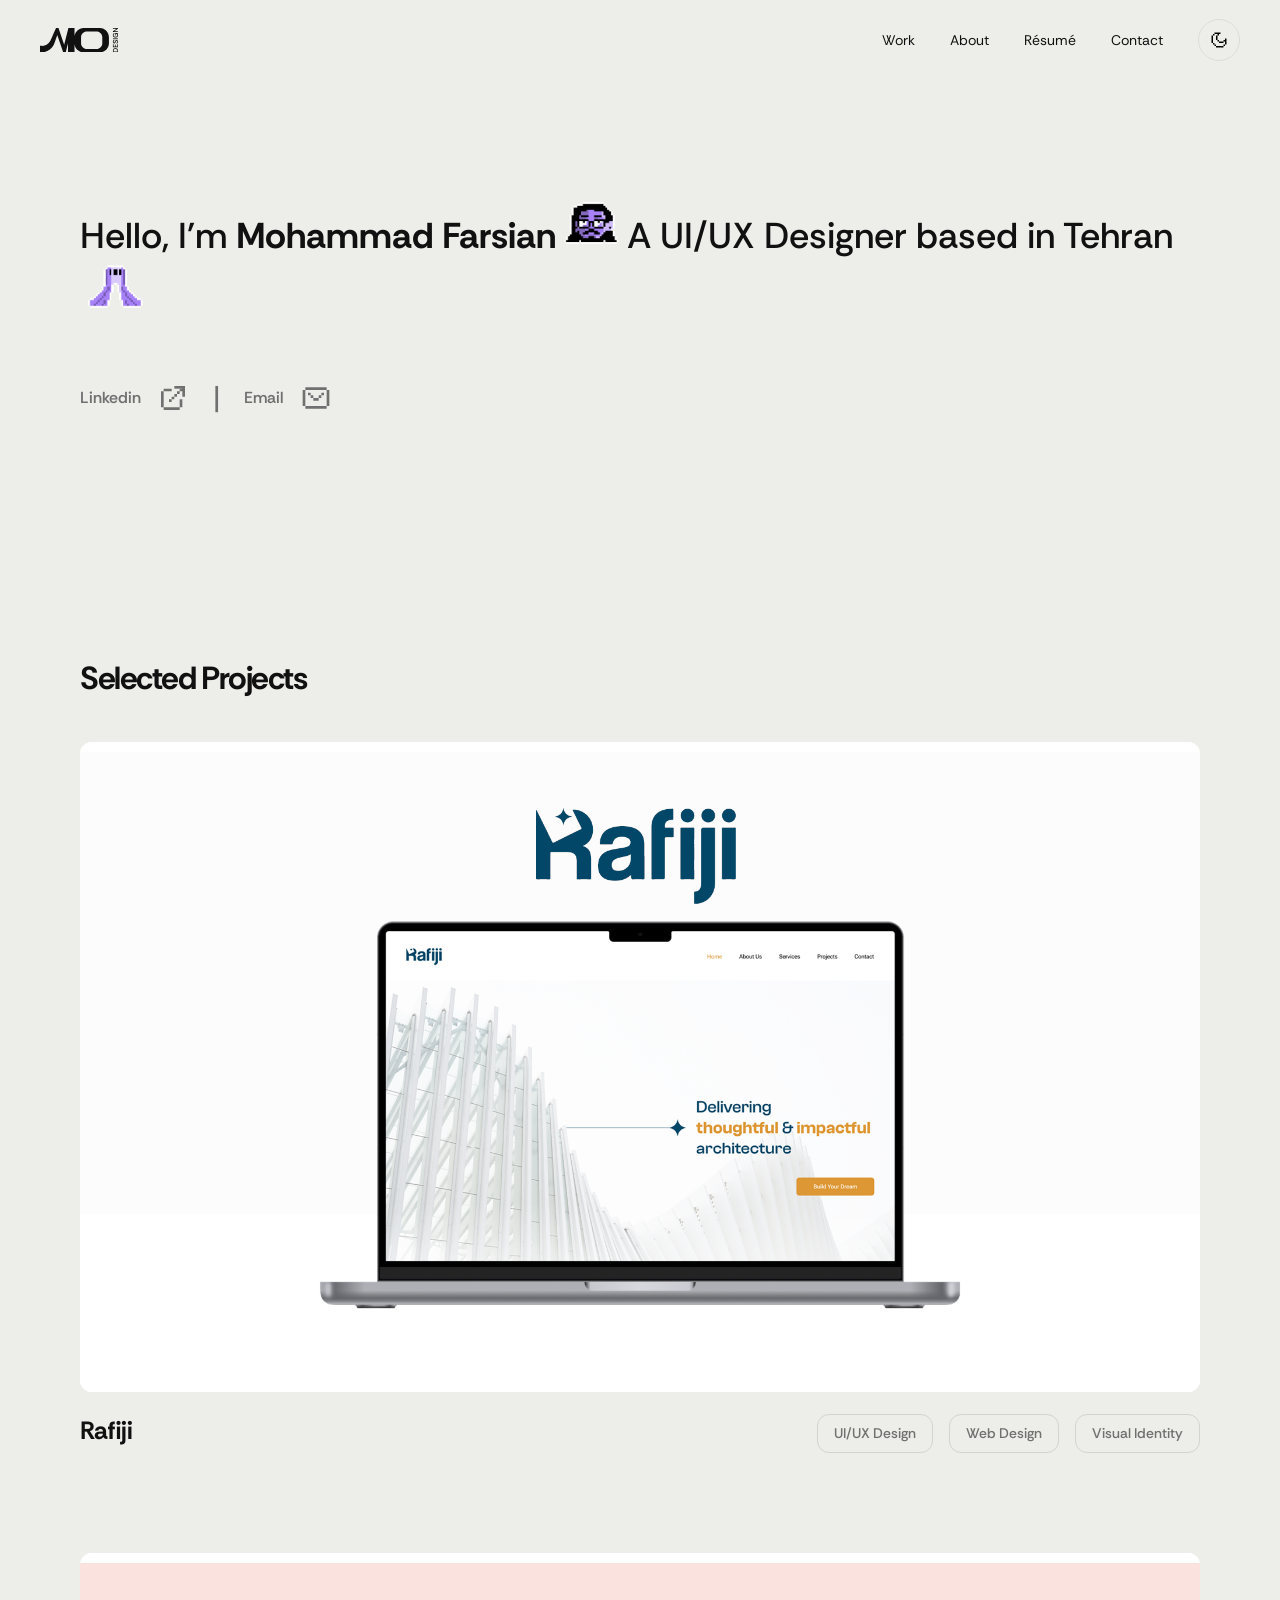
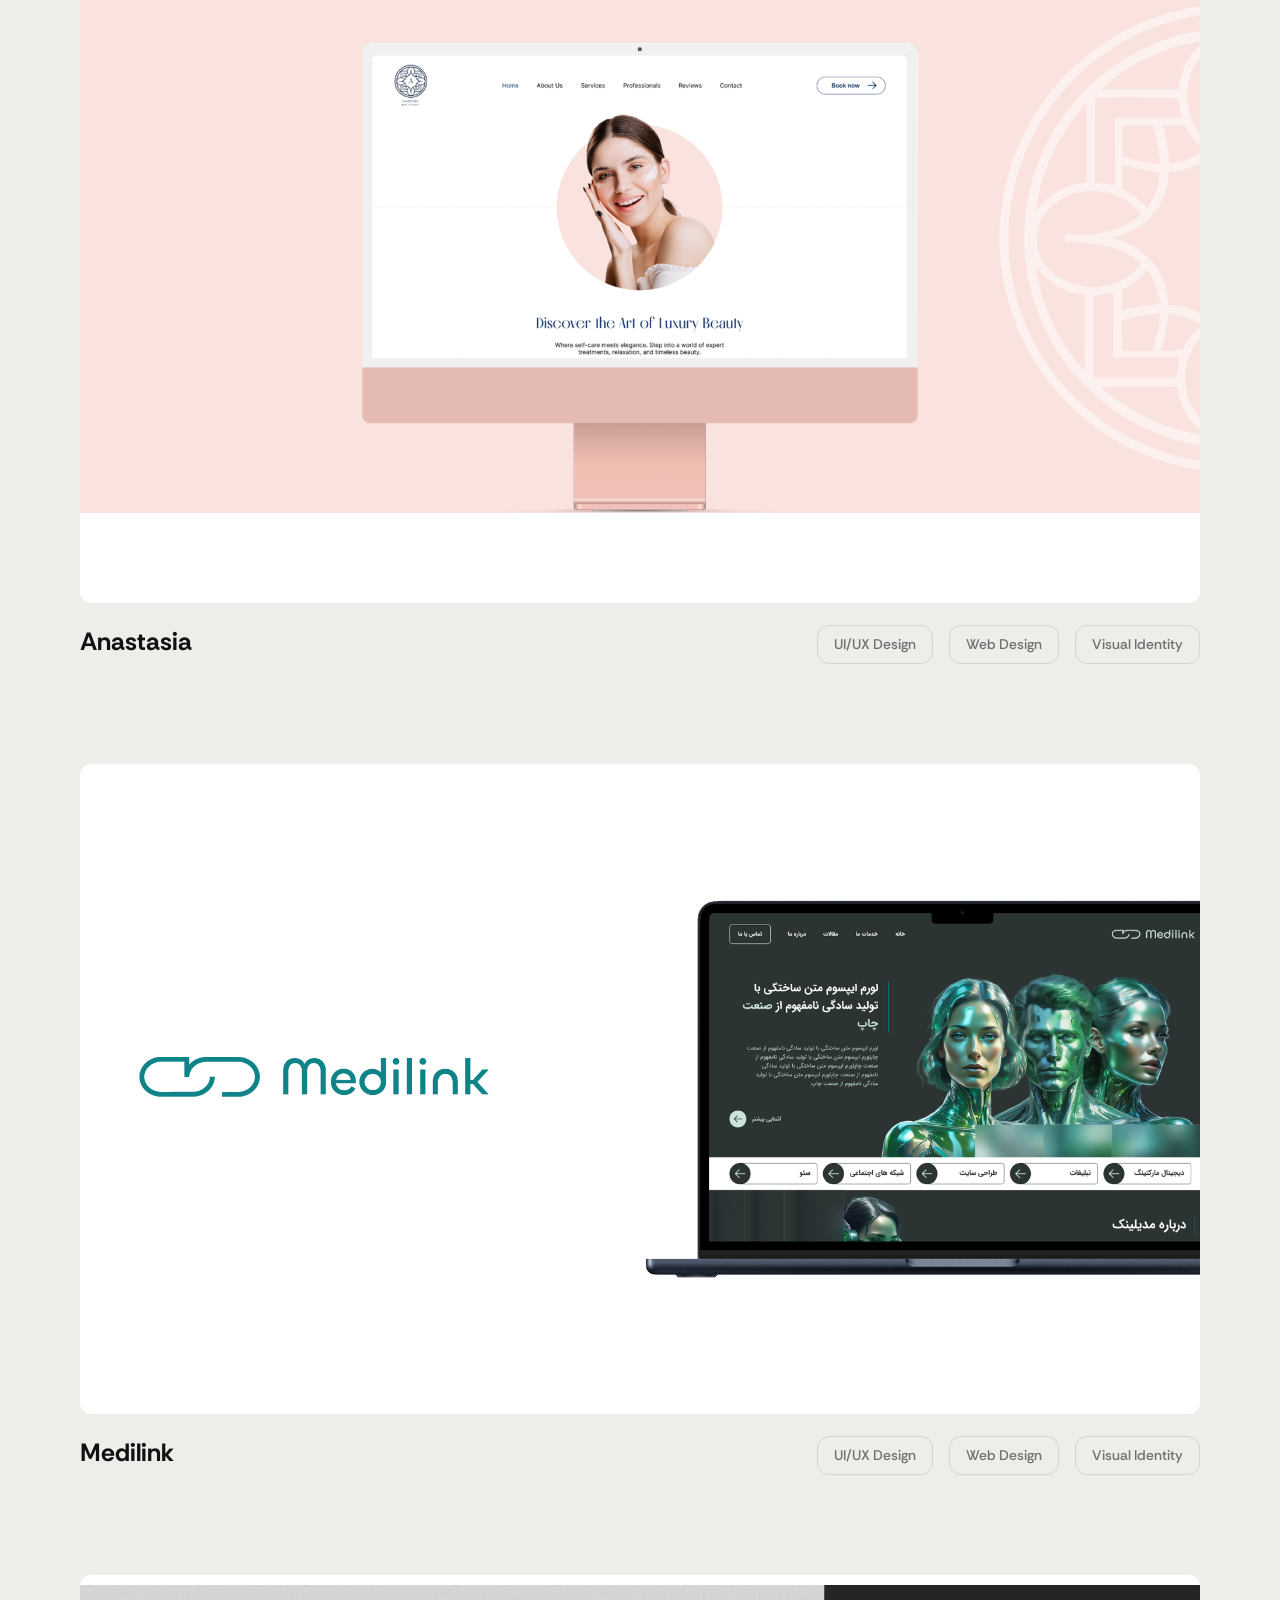
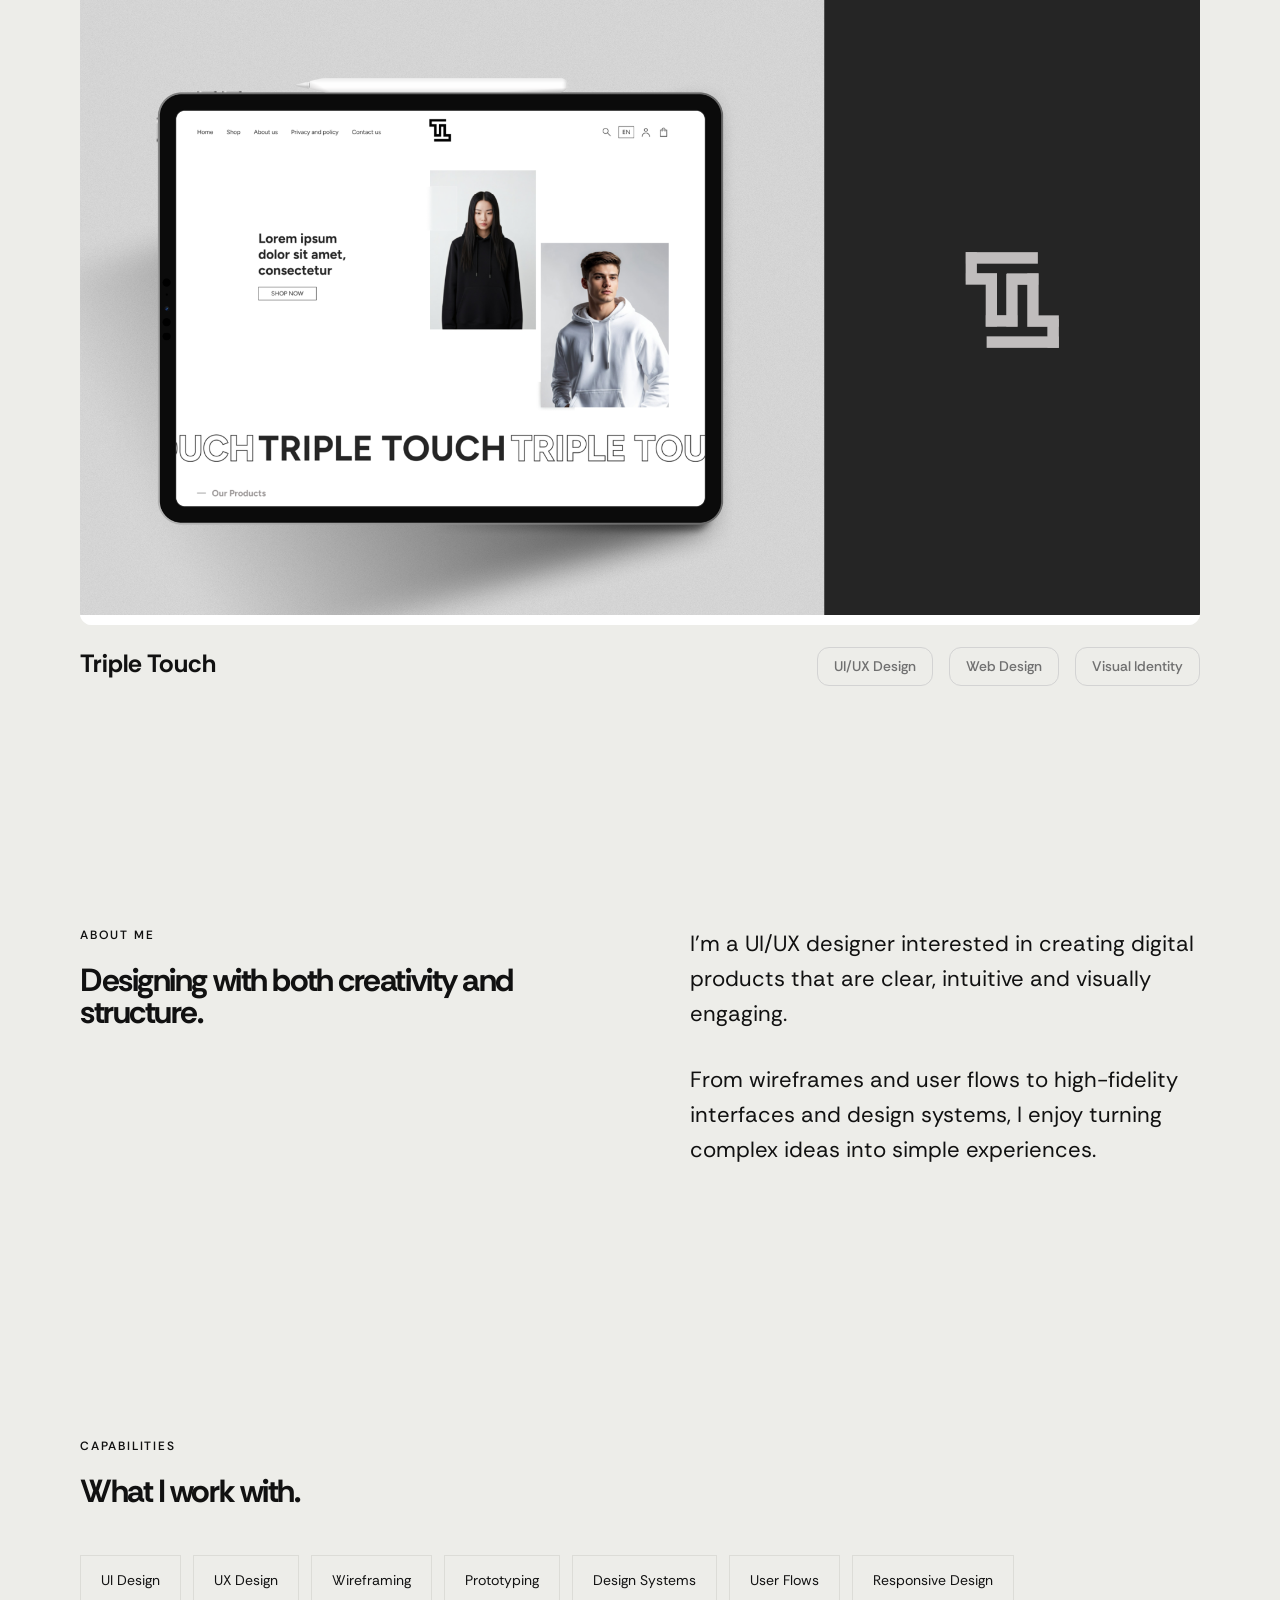
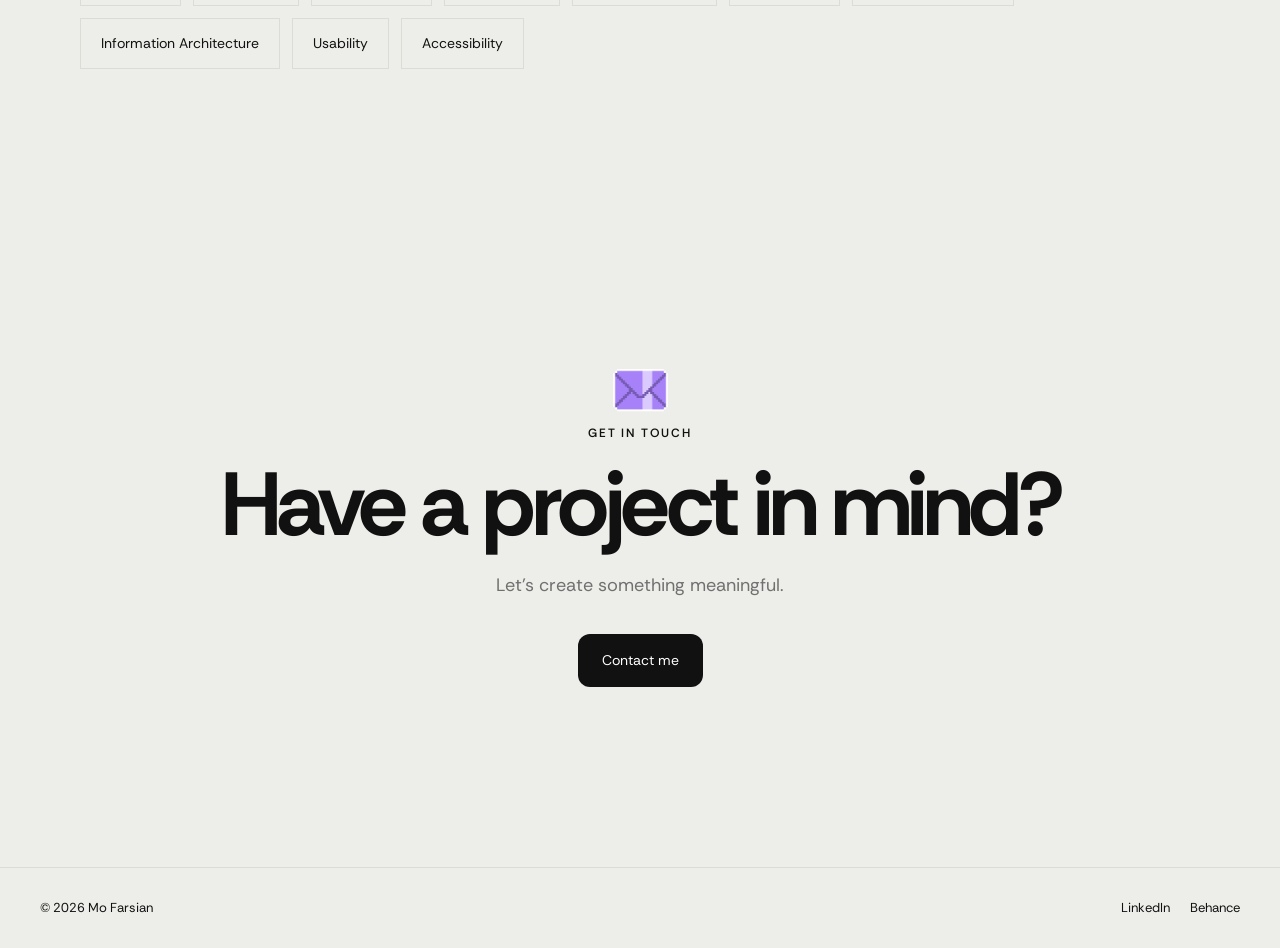
==== index.html @ df073ef6 "some major changes to the nav and hero" ====
<!DOCTYPE html>
<html lang="en">

<head>

    <meta charset="UTF-8">

    <meta
        name="viewport"
        content="width=device-width, initial-scale=1.0"
    >

    <title>Mo. Farsian — UI/UX Designer</title>

    <link rel="stylesheet" href="style.css">
    <link rel="icon" type="image/x-icon" href="Images/favicons/favicon.ico">
<link rel="icon" type="image/png" sizes="16x16" href="Images/favicons/favicon-16x16.png">
<link rel="icon" type="image/png" sizes="32x32" href="Images/favicons/favicon-32x32.png">
<link rel="apple-touch-icon" sizes="180x180" href="Images/favicons/apple-touch-icon.png">
<link rel="icon" type="image/png" sizes="192x192" href="Images/favicons/android-chrome-192x192.png">
<link rel="icon" type="image/png" sizes="512x512" href="Images/favicons/android-chrome-512x512.png">
<meta name="theme-color" content="#ffffff">

</head>

<body>


    <!-- =========================
         NAVIGATION
    ========================== -->

    <header class="navbar">
        <a href="#" class="mo-logo">
<svg id="Layer_2" data-name="Layer 2" xmlns="http://www.w3.org/2000/svg" viewBox="0 0 513.45 160.19">
  <g id="Layer_1-2" data-name="Layer 1">
    <path d="M393.83,0h-107.16c-30.55,0-55.82,24.55-59.52,54.12V0h-40.21l-27.93,110.62L121.69,0h-16.21s-34.4,78.73-37.21,84.76c-10.06,19.81-31.52,33.11-53.47,33.11-1.35,0-14.79-.96-14.79-.96v43.28h10c33.77,0,64.35-18.42,79.88-48.37,4.36-7.42,23.71-66.4,23.71-66.4l38.98,114.76h16.84l15.04-60.45v60.45h42.71v-53.02c3.69,29.57,28.97,53.02,59.52,53.02h107.16c33.08,0,60-27.41,60-60.5v-38.1c0-33.08-26.92-61.6-60-61.6ZM270.38,61.6c0-20.95,17.05-38,38-38h63.74c20.95,0,38,17.05,38,38v38.1c0,20.95-17.05,38-38,38h-63.74c-20.95,0-38-17.05-38-38v-38.1Z"/>
    <g>
      <path d="M512.89,160.19h-32.69v-10.79c0-3.89.68-7.08,2.03-9.55,1.35-2.47,3.26-4.3,5.72-5.49,2.46-1.18,5.34-1.77,8.64-1.77s6.36.63,8.8,1.89,4.31,3.14,5.58,5.63c1.28,2.49,1.91,5.59,1.91,9.29v10.79ZM508.36,154.87v-5.28c0-2.86-.47-5.14-1.4-6.84-.93-1.7-2.29-2.9-4.06-3.62-1.77-.72-3.88-1.07-6.3-1.07-4.08,0-7.08.93-9.01,2.8-1.93,1.87-2.9,4.78-2.9,8.73v5.28h23.68Z"/>
      <path d="M512.89,127.46h-32.69v-20.74h4.48v15.41h8.73v-13.31h4.44v13.31h10.55v-15.41h4.48v20.74Z"/>
      <path d="M513.45,90.23c0,2.24-.4,4.28-1.19,6.12s-1.96,3.29-3.5,4.37c-1.54,1.07-3.45,1.63-5.72,1.66v-5.56c1.74-.03,3.17-.64,4.27-1.82,1.11-1.18,1.66-2.76,1.66-4.72,0-1.74-.4-3.14-1.22-4.2-.81-1.06-1.95-1.59-3.41-1.59-.84,0-1.55.14-2.13.42-.58.28-1.09.75-1.54,1.4s-.89,1.53-1.31,2.62c-.42,1.09-.91,2.48-1.47,4.16-.65,1.96-1.41,3.57-2.27,4.81-.86,1.25-1.85,2.16-2.99,2.73-1.14.58-2.4.86-3.81.86-1.99,0-3.67-.47-5.04-1.42-1.37-.95-2.4-2.24-3.11-3.88-.7-1.64-1.05-3.45-1.05-5.44s.36-3.85,1.07-5.46,1.77-2.93,3.15-3.92c1.39-1,3.07-1.51,5.07-1.54v5.65c-1.34,0-2.48.5-3.41,1.49-.93,1-1.4,2.32-1.4,3.97-.03,1.4.33,2.59,1.07,3.57.75.98,1.84,1.47,3.27,1.47,1,0,1.82-.32,2.48-.96.65-.64,1.23-1.55,1.73-2.73.5-1.18,1.04-2.62,1.64-4.3.34-1.03.75-2.08,1.21-3.15.47-1.07,1.07-2.05,1.8-2.94.73-.89,1.63-1.61,2.71-2.17,1.07-.56,2.4-.84,3.99-.84,1.96,0,3.65.51,5.07,1.52,1.42,1.01,2.5,2.37,3.25,4.09s1.12,3.63,1.12,5.74Z"/>
      <path d="M512.89,73.84h-32.69v-5.32h32.69v5.32Z"/>
      <path d="M513.45,48.01c0,3.11-.71,5.82-2.13,8.1-1.42,2.29-3.39,4.07-5.91,5.35-2.52,1.28-5.43,1.91-8.73,1.91s-6.1-.62-8.69-1.87c-2.58-1.25-4.62-3.07-6.12-5.49s-2.24-5.36-2.24-8.85c0-3.77.91-6.9,2.73-9.39,1.82-2.49,4.32-4.11,7.5-4.86v5.98c-1.65.47-2.96,1.41-3.92,2.83-.96,1.42-1.45,3.23-1.45,5.44,0,2.34.51,4.31,1.54,5.91,1.03,1.6,2.45,2.82,4.27,3.64,1.82.82,3.96,1.24,6.42,1.24s4.55-.41,6.35-1.24c1.81-.82,3.2-2.02,4.18-3.57.98-1.56,1.47-3.41,1.47-5.56,0-3.02-.82-5.32-2.45-6.91-1.64-1.59-3.84-2.55-6.61-2.9v10.83h-4.39v-16.3h17.61v4.86l-4.67.42c1.68,1.12,2.97,2.49,3.88,4.11.9,1.62,1.35,3.72,1.35,6.31Z"/>
      <path d="M512.89,26.67h-32.69v-5.32l23.96-16.02h-23.96V0h32.69v5.32l-23.91,16.02h23.91v5.32Z"/>
    </g>
  </g>
</svg>
        </a>
        
        <nav class="nav-links">

            <a href="#work">
                Work
            </a>

            <a href="#about">
                About
            </a>

            <a href="#">
                Résumé
            </a>

            <a href="#contact">
                Contact
            </a>


            <button class="theme-toggle" id="theme-toggle" aria-label="Switch to night mode">
  <img
    class="theme-icon theme-icon-light"
    src="./Images/icons/moon.svg"
    alt=""
  >

  <img
    class="theme-icon theme-icon-dark"
    src="./Images/icons/sun.svg"
    alt=""
  >
</button>

        </nav>

    </header>



    <main>


        <!-- =========================
             HERO
        ========================== -->
        <section>           
            <div class="hero">
                <span class="hero-text">
                    <p>Hello, I'm <b>Mohammad Farsian</b><span><img
                            src="./Images/gif/mo.gif"
                            alt="mo farsian pixel art"
                            class="hero-gif"
                            height="48px"
                            width="55px"
                        ></span>A UI/UX Designer based in Tehran<span><img
                            src="./Images/gif/tehran.gif"
                            alt="azadi tower"
                            class="hero-gif"
                            height="48px"
                            width="55px"
                        ></span>
                </p>       
                <span class="hero-sub">
                    <a href="https://www.linkedin.com/in/mohammad-farsian-610218201/" target="_blank">
                        Linkedin
                        <svg xmlns="http://www.w3.org/2000/svg" width="32" height="32" viewBox="0 0 24 24"><!-- Icon from Pixelarticons by Gerrit Halfmann - https://github.com/halfmage/pixelarticons/blob/master/LICENSE --><g fill="currentColor"><path d="M11 5H5v2h6zM5 7H3v12h2zm12 12H5v2h12zm2-6h-2v6h2zm-8 0H9v2h2zm2-2h-2v2h2zm2-2h-2v2h2zm2-2h-2v2h2zm2-2h-2v2h2zm2-2h-2v8h2z"/><path d="M21 3h-8v2h8z"/></g></svg>
                    </a>
                    <span class="sub-divider">|</span>
                    <a href="email">
                        Email
                        <svg xmlns="http://www.w3.org/2000/svg" width="32" height="32" viewBox="0 0 24 24"><!-- Icon from Pixelarticons by Gerrit Halfmann - https://github.com/halfmage/pixelarticons/blob/master/LICENSE --><path fill="currentColor" d="M6 8h2v2H6zm2 2h2v2H8zm10-2h-2v2h2zm-2 2h-2v2h2zm-6 2h4v2h-4zM2 6h2v12H2zm18 0h2v12h-2zM4 4h16v2H4zm0 14h16v2H4z"/></svg>
                    </a>
                </span>
                </span>
            </div>
        </section>

        <!-- =========================
             SELECTED WORK
        ========================== -->

        <section
            id="work"
            class="work"
        >

            <div class="section-heading">
                <h2>
                    Selected Projects
                </h2>
            </div>


            <div class="projects">


                <!-- PROJECT 01 -->

                <article class="project reveal">

                    <a
                        href="project-01.html"
                        class="project-image"
                    >

                        <img
                            src="./Images/rafiji/rafiji-01.png"
                            alt="Project One UI/UX design"
                        >

                    </a>


                    <div class="project-info">

                            <span class="project-link-container">
                            <h3>
                                Rafiji
                            </h3>  
                            
                            <span class="project-categories">
                                <p class="categories-txt">UI/UX Design</p>
                                <p class="categories-txt">Web Design</p>
                                <p class="categories-txt">Visual Identity</p>
                            </span>

                            </span>

                    </div>

                </article>



                <!-- PROJECT 02 -->

                <article class="project reveal">

                    <a
                        href="project-02.html"
                        class="project-image"
                    >

                        <img
                            src="./Images/anastasia/ana-01.png"
                            alt="Project Two UI/UX design"
                        >

                    </a>


                    <div class="project-info">

                            <span class="project-link-container">
                            <h3>
                                Anastasia
                            </h3>  
                            
                            <span class="project-categories">
                                <p class="categories-txt">UI/UX Design</p>
                                <p class="categories-txt">Web Design</p>
                                <p class="categories-txt">Visual Identity</p>
                            </span>

                            </span>

                    </div>

                </article>



                <!-- PROJECT 03 -->

                <article class="project reveal">

                    <a
                        href="project-03.html"
                        class="project-image"
                    >

                        <img
                            src="./Images/medilink/med-01.png"
                            alt="Project Two UI/UX design"
                        >

                    </a>


                    <div class="project-info">

                            <span class="project-link-container">
                            <h3>
                                Medilink
                            </h3>  
                            
                            <span class="project-categories">
                                <p class="categories-txt">UI/UX Design</p>
                                <p class="categories-txt">Web Design</p>
                                <p class="categories-txt">Visual Identity</p>
                            </span>

                            </span>

                    </div>

                </article>

                <!-- PROJECT 04 -->

                <article class="project reveal">

                    <a
                        href="project-04.html"
                        class="project-image"
                    >

                        <img
                            src="./Images/tripletouch/tt-01.png"
                            alt="Project Two UI/UX design"
                        >

                    </a>


                    <div class="project-info">

                            <span class="project-link-container">
                            <h3>
                                Triple Touch
                            </h3>  
                            
                            <span class="project-categories">
                                <p class="categories-txt">UI/UX Design</p>
                                <p class="categories-txt">Web Design</p>
                                <p class="categories-txt">Visual Identity</p>
                            </span>

                            </span>

                    </div>

                </article>


            </div>

        </section>



        <!-- =========================
             ABOUT
        ========================== -->

        <section
            id="about"
            class="about reveal"
        >

            <div class="section-heading">

                <p class="eyebrow">
                    ABOUT ME
                </p>

                <h2>
                    Designing with both
                    creativity and structure.
                </h2>

            </div>


            <div class="about-content">

                <p>
                    I'm a UI/UX designer interested in creating
                    digital products that are clear, intuitive
                    and visually engaging.
                </p>

                <p>
                    From wireframes and user flows to high-fidelity
                    interfaces and design systems, I enjoy turning
                    complex ideas into simple experiences.
                </p>

            </div>

        </section>



        <!-- =========================
             SKILLS
        ========================== -->

        <section class="skills reveal">

            <div class="section-heading">

                <p class="eyebrow">
                    CAPABILITIES
                </p>

                <h2>
                    What I work with.
                </h2>

            </div>


            <div class="skill-list">

                <span>UI Design</span>
                <span>UX Design</span>
                <span>Wireframing</span>
                <span>Prototyping</span>
                <span>Design Systems</span>
                <span>User Flows</span>
                <span>Responsive Design</span>
                <span>Information Architecture</span>
                <span>Usability</span>
                <span>Accessibility</span>

            </div>

        </section>



        <!-- =========================
             CONTACT
        ========================== -->

        <section
            id="contact"
            class="contact reveal"
        >

        <img
                            src="./Images/gif/mail.gif"
                            alt="contact me"
                            class="hero-gif"
                            height="48px"
                            width="55px"
                        >

            <p class="eyebrow">
                GET IN TOUCH
            </p>

            <h2>
                Have a project
                in mind?
            </h2>

            <p>
                Let's create something meaningful.
            </p>

            <a
                href="mailto:mofarsian.designs@email.com"
                class="button"
            >
                Contact me
            </a>

        </section>


    </main>



    <!-- =========================
         FOOTER
    ========================== -->

    <footer>

        <p>
            © 2026 Mo Farsian
        </p>


        <div>

            <a href="https://www.linkedin.com/in/mohammad-farsian-610218201/" target="_blank">
                LinkedIn
            </a>

            <a href="#">
                Behance
            </a>

        </div>

    </footer>



    <script src="script.js"></script>

</body>

</html>
---- style.css ----
@font-face {
  font-family: ReThinkSans;
  src: url(Font/RethinkSans-VariableFont_wght.ttf); 
}

/* =========================================
   DESIGN TOKENS
========================================= */


:root {
  --background: #edede9;
  --surface: #ffffff;
  --text: #111111;
  --muted: #707070;
  --border: #dcdcd7;
  --accent: #a681f8;

  --nav-background: rgba(237, 237, 233, 0.82);
  --button-background: #111111;
  --button-text: #ffffff;
}

[data-theme="dark"] {
  --background: #0d0d0c;
  --surface: #17171a;
  --text: #f1f1ef;
  --muted: #99999f;
  --border: #393E46;
  --accent: #a681f8;

  --nav-background: #0d0d0cd1;
  --button-background: #f1f1ef;
  --button-text: #0d0d0f;
}


/* =========================================
   RESET
========================================= */

* {
    margin: 0;
    padding: 0;
    box-sizing: border-box;
}


html {
    scroll-behavior: smooth;
}


body {

    font-family:
        ReThinkSans,
        Helvetica,
        sans-serif;

    background: var(--background);

    color: var(--text);

    line-height: 1.5;

    overflow-x: hidden;

    transition:
    background-color 0.4s ease,
    color 0.4s ease;

}


img {
    max-width: 100%;
}


a {

    color: inherit;

    text-decoration: none;

}


/* =========================================
   GLOBAL SECTIONS
========================================= */

section {

    max-width: 1200px;

    margin: 0 auto;

    padding: 120px 40px;

}


.eyebrow {

    font-size: 12px;

    letter-spacing: 0.15em;

    font-weight: 600;

    margin-bottom: 20px;

}


/* =========================================
   NAVIGATION
========================================= */

.navbar {

    height: 80px;

    display: flex;

    align-items: center;

    justify-content: space-between;

    padding: 0 40px;

    position: sticky;

    top: 0;

    background: var(--nav-background);

    backdrop-filter: blur(12px);

    -webkit-backdrop-filter: blur(12px);

    z-index: 100;

  transition: background-color 0.4s ease;

}


.logo {
    color: var(--text);

    font-size: 22px;

    font-weight: 700;

    letter-spacing: -0.05em;

    transition: color 200ms ease;

}

.logo:hover {
    color: var(--accent);
}

.nav-links {

    display: flex;
    gap: 35px;
    align-items: center;

}


.nav-links a {

    position: relative;

    font-size: 14px;

}


.nav-links a::after {

    content: "";

    position: absolute;

    left: 0;

    bottom: -6px;

    width: 0;

    height: 1px;

    background: var(--text);

    transition: width 0.25s ease;

}


.nav-links a:hover::after {

    width: 100%;

}

.mo-logo {
    fill: var(--text);
    height: 100%;
    width: 78px;
    max-height: 24px;
    transition:
    fill 0.3s ease;
}

.mo-logo:hover {
    fill: var(--accent);
}


/* =========================================
   HERO
========================================= */

.hero {

    display: flex;

    align-items: center;
justify-content: left;

}


.hero-text {
    font-size:
        clamp(36px, 2vw, 64px);
    font-weight: 500;
}


.hero h1 {

    font-size:
        clamp(55px, 8vw, 115px);

    line-height: 0.9;

    letter-spacing: -0.065em;

    font-weight: 600;

    margin-bottom: 40px;

}


.hero-description {
    max-width: 560px;
    font-size: 18px;
    line-height: 1.6;
    color: var(--muted);
    margin-bottom: 40px;

}

.hero-gif {
    margin-inline: 8px;
}

.hero-sub {
    display: flex;
    gap: 24px;
    padding-top: 48px;
    justify-content: normal;
}

.hero-sub a {
    font-size: 16px;
    font-weight: 600;
    color: var(--muted);
    display: inline-flex;
    align-items: center;
    gap: 16px;
    transition:
    color 0.3s ease,
    transform 0.3s ease;
}

.hero-sub a:hover {
    color: var(--accent);
    transform: translateY(-3px);
}

.sub-divider {
    color: var(--muted);
    font-size: 32px;
    font-weight: 400;
}
/* =========================================
   BUTTON
========================================= */

.button {

    display: inline-flex;

    align-items: center;

    justify-content: center;

    background: var(--button-background);
  color: var(--button-text);

    padding: 16px 24px;

    font-size: 14px;

    border-radius: 12px;

  transition:
    background-color 0.3s ease,
    color 0.3s ease,
    transform 0.3s ease;

}


.button:hover {

    transform: translateY(-3px);

    background: var(--accent);

}


/* =========================================
   MARQUEE
========================================= */

.marquee {

    width: 100%;

    overflow: hidden;

    border-top:
        1px solid var(--border);

    border-bottom:
        1px solid var(--border);

    padding: 18px 0;

    white-space: nowrap;

}


.marquee-content {

    display: inline-flex;

    align-items: center;

    gap: 30px;

    font-size: 13px;

    letter-spacing: 0.12em;

    animation:
        marquee 25s linear infinite;

}


.marquee-content b {

    color: var(--accent);

    font-weight: 400;

}


@keyframes marquee {

    from {
        transform: translateX(0);
    }

    to {
        transform: translateX(-50%);
    }

}


/* =========================================
   SECTION HEADINGS
========================================= */

.section-heading {

    max-width: 700px;

    margin-bottom: 48px;

}


.section-heading h2 {

    font-size: 2em;

    line-height: 1;

    letter-spacing: -0.045em;

}


/* =========================================
   PROJECTS
========================================= */

.projects {

    display: flex;

    flex-direction: column;

    gap: 100px;

}


.project {

    width: 100%;

}

.project-categories {
    display: flex;
    gap: 16px;
}

.categories-txt {
    color: black;
    border: 1px solid lightgray;
    padding: 8px 16px;
    border-radius: 12px;
    cursor: default;
    font-weight: 500;
}


/* =========================================
   PROJECT IMAGE CONTAINER
========================================= */

/*
    IMPORTANT:

    The container controls the clipping.

    The image is allowed to become larger
    during hover without affecting layout.
*/

.project-image {

    position: relative;

    display: block;

    width: 100%;

    height: 650px;

    overflow: hidden;

    background: #deded9;

}


/* =========================================
   PROJECT IMAGE
========================================= */

.project-image {

    position: relative;

    display: block;

    width: 100%;

    height: 650px;

    overflow: hidden;

    background: #ffffff;

    border-radius: 12px;

}


.project-image img {

    display: block;

    width: 100%;

    height: 100%;

    object-fit: contain;

    background: #ffffff;

    transform: scale(1);

    transform-origin: center center;

    transition:
        transform 0.7s
        cubic-bezier(0.2, 0.65, 0.3, 1);

}


/* =========================================
   IMAGE HOVER ZOOM
========================================= */

.project-image:hover img {

    transform: scale(1.05);

}


/* =========================================
   PLACEHOLDER PROJECTS
========================================= */

.image-placeholder {

    width: 100%;

    height: 100%;

    display: flex;

    align-items: center;

    justify-content: center;

    color: #777;

    font-size: 13px;

    letter-spacing: 0.15em;

}


/* =========================================
   PROJECT INFO
========================================= */

.project-info {
    display: flex;
    align-items: flex-start;
    padding-top: 22px;
    flex-direction: column;
}


.project-info h3 {

    font-size: 25px;

    line-height: 1.2;

    margin-bottom: 5px;

}


.project-info p {

    color: var(--muted);

    font-size: 14px;

}


.project-link {

    font-size: 14px;

    margin-top: 5px;

    transition: color 0.25s ease;

}

.project-link-container {
    display: flex;
    justify-content: space-between;
    align-items: center;
    width: 100%;
}


.project-link:hover {

    color: var(--accent);

}


/* =========================================
   ABOUT
========================================= */

.about {

    display: grid;

    grid-template-columns: 1fr 1fr;

    gap: 100px;

}


.about-content {

    font-size: 22px;

    line-height: 1.6;

}


.about-content p {

    margin-bottom: 30px;

}


/* =========================================
   SKILLS
========================================= */

.skill-list {

    display: flex;

    flex-wrap: wrap;

    gap: 12px;

}


.skill-list span {

    border:
        1px solid var(--border);

    padding: 14px 20px;

    font-size: 14px;

    transition:
        background 0.2s ease,
        color 0.2s ease;

}


.skill-list span:hover {

    background: var(--text);

    color: white;

}


/* =========================================
   CONTACT
========================================= */

.contact {

    text-align: center;

    padding-top: 180px;

    padding-bottom: 180px;

}


.contact h2 {

    font-size:
        clamp(50px, 7vw, 100px);

    line-height: 0.95;

    letter-spacing: -0.05em;

    margin-bottom: 25px;

}


.contact p:not(.eyebrow) {

    color: var(--muted);

    font-size: 18px;

    margin-bottom: 35px;

}


/* =========================================
   FOOTER
========================================= */

footer {

    border-top:
        1px solid var(--border);

    padding: 30px 40px;

    display: flex;

    justify-content: space-between;

    font-size: 13px;

}


footer div {

    display: flex;

    gap: 20px;

}


/* =========================================
   TABLET
   701px — 1000px
========================================= */

@media (max-width: 1000px) {


    section {

        padding-left: 30px;

        padding-right: 30px;

    }


    .navbar {

        padding-left: 30px;

        padding-right: 30px;

    }


    .hero h1 {

        font-size:
            clamp(55px, 9vw, 85px);

    }


    .project-image {

        height: 500px;

    }


    .about {

        grid-template-columns: 1fr;

        gap: 50px;

    }

}


/* =========================================
   MOBILE
   0px — 700px
========================================= */

@media (max-width: 700px) {


    /* GLOBAL */

    section {

        padding:
            80px 20px;

    }


    /* NAVIGATION */

    .navbar {

        height: 70px;

        padding:
            0 20px;

    }


    .logo {

        font-size: 20px;

    }


    .nav-links {

        gap: 18px;

    }


    .nav-links a {

        font-size: 13px;

    }


    /* HERO */

    .hero {

        min-height: 75vh;

        padding-top: 50px;

        padding-bottom: 60px;

    }


    .hero h1 {

        font-size:
            clamp(48px, 14vw, 70px);

        line-height: 0.92;

        margin-bottom: 30px;

    }


    .hero-description {

        font-size: 16px;

        line-height: 1.6;

        margin-bottom: 30px;

    }


    /* BUTTON */

    .button {

        padding:
            14px 20px;

        font-size: 13px;

    }


    /* SECTION HEADINGS */

    .section-heading {

        margin-bottom: 45px;

    }


    .section-heading h2 {

        font-size:
            clamp(38px, 11vw, 55px);

        line-height: 0.95;

    }


    /* MARQUEE */

    .marquee {

        padding: 15px 0;

    }


    .marquee-content {

        gap: 20px;

        font-size: 11px;

    }


    /* PROJECTS */

    .projects {

        gap: 70px;

    }


    .project-image {

        height: 400px;

    }


    /*
        Keep zoom active on mobile too.

        The scale is slightly smaller
        because mobile screens are narrower.
    */

    .project-image:hover img {

        transform: scale(1.03);

    }


    .project-info {

        flex-direction: column;

        gap: 15px;

        padding-top: 18px;

    }


    .project-info h3 {

        font-size: 21px;

    }


    .project-info p {

        font-size: 13px;

    }


    .project-link {

        font-size: 13px;

    }


    /* ABOUT */

    .about {

        grid-template-columns: 1fr;

        gap: 40px;

    }


    .about-content {

        font-size: 18px;

    }


    /* SKILLS */

    .skill-list {

        gap: 8px;

    }


    .skill-list span {

        padding:
            11px 15px;

        font-size: 12px;

    }


    /* CONTACT */

    .contact {

        padding-top: 120px;

        padding-bottom: 120px;

    }


    .contact h2 {

        font-size:
            clamp(48px, 13vw, 70px);

    }


    .contact p:not(.eyebrow) {

        font-size: 16px;

    }


    /* FOOTER */

    footer {

        padding:
            25px 20px;

        flex-direction: column;

        gap: 15px;

    }

}


/* =========================================
   VERY SMALL PHONES
   0px — 400px
========================================= */

@media (max-width: 400px) {


    .nav-links {

        gap: 12px;

    }


    .nav-links a {

        font-size: 12px;

    }


    .hero h1 {

        font-size: 48px;

    }


    .project-image {

        height: 330px;

    }

}

/* =========================================
   CASE STUDY / PRODUCT PAGE
========================================= */

.case-hero {

    max-width: 1200px;

    min-height: 70vh;

    margin: 0 auto;

    display: flex;

    flex-direction: column;

    justify-content: center;

    padding: 120px 40px 80px;

}


.case-hero h1 {

    font-size:
        clamp(60px, 10vw, 140px);

    line-height: 0.9;

    letter-spacing: -0.065em;

    margin-bottom: 40px;

}


.case-intro {

    max-width: 650px;

    font-size: 22px;

    line-height: 1.5;

    color: var(--muted);

}


/* =========================================
   CASE STUDY HERO IMAGE
========================================= */

.case-image {

    width: 100%;

    padding: 0 40px;

    margin-bottom: 80px;

}


.case-image img {

    width: 100%;

    max-height: 800px;

    object-fit: cover;

    display: block;

}


/* =========================================
   PROJECT INFORMATION
========================================= */

.project-meta {

    max-width: 1120px;

    margin: 0 auto;

    padding: 50px 40px;

    border-top:
        1px solid var(--border);

    border-bottom:
        1px solid var(--border);

    display: grid;

    grid-template-columns:
        repeat(4, 1fr);

    gap: 40px;

}


.project-meta p {

    font-size: 14px;

    line-height: 1.6;

}


.meta-label {

    font-size: 11px !important;

    letter-spacing: 0.15em;

    color: var(--muted);

    margin-bottom: 12px;

}


/* =========================================
   CASE STUDY SECTIONS
========================================= */

.case-section {

    max-width: 1200px;

    margin: 0 auto;

    padding: 150px 40px;

    display: grid;

    grid-template-columns:
        30% 70%;

    gap: 40px;

}


.case-label {

    padding-top: 10px;

}


.case-content {

    max-width: 750px;

}


.case-content h2 {

    font-size:
        clamp(40px, 5vw, 70px);

    line-height: 1;

    letter-spacing: -0.045em;

    margin-bottom: 40px;

}


.case-content p {

    font-size: 19px;

    line-height: 1.7;

    color: var(--muted);

    margin-bottom: 25px;

}


/* =========================================
   DESIGN GOALS
========================================= */

.goals {

    display: grid;

    grid-template-columns:
        repeat(3, 1fr);

    gap: 30px;

    margin-top: 60px;

}


.goal {

    border-top:
        1px solid var(--border);

    padding-top: 20px;

}


.goal span {

    font-size: 12px;

    color: var(--accent);

    display: block;

    margin-bottom: 30px;

}


.goal h3 {

    font-size: 22px;

    margin-bottom: 15px;

}


.goal p {

    font-size: 15px;

    margin-bottom: 0;

}


/* =========================================
   USER FLOW / IMAGE PLACEHOLDER
========================================= */

.case-placeholder {

    width: 100%;

    height: 400px;

    margin-top: 50px;

    background: #deded9;

    display: flex;

    align-items: center;

    justify-content: center;

    font-size: 12px;

    letter-spacing: 0.15em;

    color: #777;

}


/* =========================================
   SMALL CASE STUDY IMAGES
========================================= */

.case-image-small {

    margin-top: 50px;

}


.case-image-small img {

    width: 100%;

    display: block;

}


/* =========================================
   FINAL DESIGN
========================================= */

.final-design {

    padding-bottom: 100px;

}


/* =========================================
   NEXT PROJECT
========================================= */

.next-project {

    max-width: 1200px;

    margin: 0 auto;

    padding: 120px 40px 180px;

    border-top:
        1px solid var(--border);

}


.next-project a {

    font-size:
        clamp(50px, 8vw, 110px);

    line-height: 0.9;

    letter-spacing: -0.06em;

    transition:
        color 0.3s ease;

}


.next-project a:hover {

    color: var(--accent);

}


/* =========================================
   CASE STUDY — TABLET
========================================= */

@media (max-width: 1000px) {


    .case-hero {

        padding-left: 30px;

        padding-right: 30px;

    }


    .case-image {

        padding-left: 30px;

        padding-right: 30px;

    }


    .case-section {

        grid-template-columns: 1fr;

        gap: 35px;

        padding-left: 30px;

        padding-right: 30px;

    }


    .case-label {

        padding-top: 0;

    }


    .project-meta {

        grid-template-columns:
            repeat(2, 1fr);

        padding-left: 30px;

        padding-right: 30px;

    }


    .goals {

        grid-template-columns:
            repeat(2, 1fr);

    }

}


/* =========================================
   CASE STUDY — MOBILE
========================================= */

@media (max-width: 700px) {


    .case-hero {

        min-height: 65vh;

        padding:
            70px 20px;

    }


    .case-hero h1 {

        font-size:
            clamp(55px, 15vw, 80px);

        line-height: 0.9;

        margin-bottom: 30px;

    }


    .case-intro {

        max-width: 100%;

        font-size: 18px;

    }


    /* HERO IMAGE */

    .case-image {

        padding: 0 20px;

        margin-bottom: 40px;

    }


    .case-image img {

        max-height: none;

        width: 100%;

        object-fit: cover;

    }


    /* SMALL IMAGES */

    .case-image-small {

        margin-top: 35px;

    }


    /* PROJECT META */

    .project-meta {

        padding:
            35px 20px;

        grid-template-columns:
            repeat(2, 1fr);

        gap:
            30px 20px;

    }


    .project-meta p {

        font-size: 13px;

    }


    /* CASE SECTIONS */

    .case-section {

        padding:
            90px 20px;

        grid-template-columns: 1fr;

        gap: 25px;

    }


    .case-content {

        max-width: 100%;

    }


    .case-content h2 {

        font-size:
            clamp(38px, 11vw, 55px);

        line-height: 0.95;

        margin-bottom: 30px;

    }


    .case-content p {

        font-size: 16px;

        line-height: 1.7;

    }


    /* GOALS */

    .goals {

        grid-template-columns: 1fr;

        gap: 35px;

        margin-top: 40px;

    }


    .goal h3 {

        font-size: 20px;

    }


    .goal p {

        font-size: 15px;

    }


    /* PLACEHOLDER */

    .case-placeholder {

        height: 250px;

        margin-top: 35px;

    }


    /* NEXT PROJECT */

    .next-project {

        padding:
            90px 20px 130px;

    }


    .next-project a {

        font-size:
            clamp(48px, 13vw, 70px);

    }

}

/* ========================================
   SCROLL REVEAL ANIMATIONS
======================================== */

.reveal {
  opacity: 0;
  transform: translateY(40px);
  transition:
    opacity 0.8s ease,
    transform 0.8s cubic-bezier(0.22, 1, 0.36, 1);
}

.reveal.is-visible {
  opacity: 1;
  transform: translateY(0);
}

/* Slightly different animation for project cards */
.project-card.reveal {
  transform: translateY(50px);
}

.project-card.reveal.is-visible {
  transform: translateY(0);
}

/* Staggered project animations */
.project-card:nth-child(1) {
  transition-delay: 0s;
}

.project-card:nth-child(2) {
  transition-delay: 0.08s;
}

.project-card:nth-child(3) {
  transition-delay: 0.16s;
}

.project-card:nth-child(4) {
  transition-delay: 0.24s;
}

/* Hero animation */
.hero .reveal {
  transform: translateY(30px);
}

.hero .reveal.is-visible {
  transform: translateY(0);
}

/* Respect users who prefer reduced motion */
@media (prefers-reduced-motion: reduce) {
  .reveal,
  .project-card.reveal {
    opacity: 1;
    transform: none;
    transition: none;
  }
}

/* ========================================
   THEME TOGGLE
======================================== */

.theme-toggle {
  width: 42px;
  height: 42px;
  padding: 0;

  display: flex;
  align-items: center;
  justify-content: center;

  border: 1px solid var(--border);
  border-radius: 50%;

  background: transparent;
  cursor: pointer;

  transition:
    border-color 0.3s ease,
    transform 0.3s ease;
}

.theme-toggle:hover {
  border-color: var(--text);
  transform: rotate(10deg);
}

.theme-icon {
  width: 18px;
  height: 18px;
  display: block;

  transition:
    opacity 0.25s ease,
    transform 0.35s ease;
}

/* Light mode → show moon */
.theme-icon-dark {
  display: none;
}

/* Dark mode → show sun */
[data-theme="dark"] .theme-icon-light {
  display: none;
}

[data-theme="dark"] .theme-icon-dark {
  display: block;
}
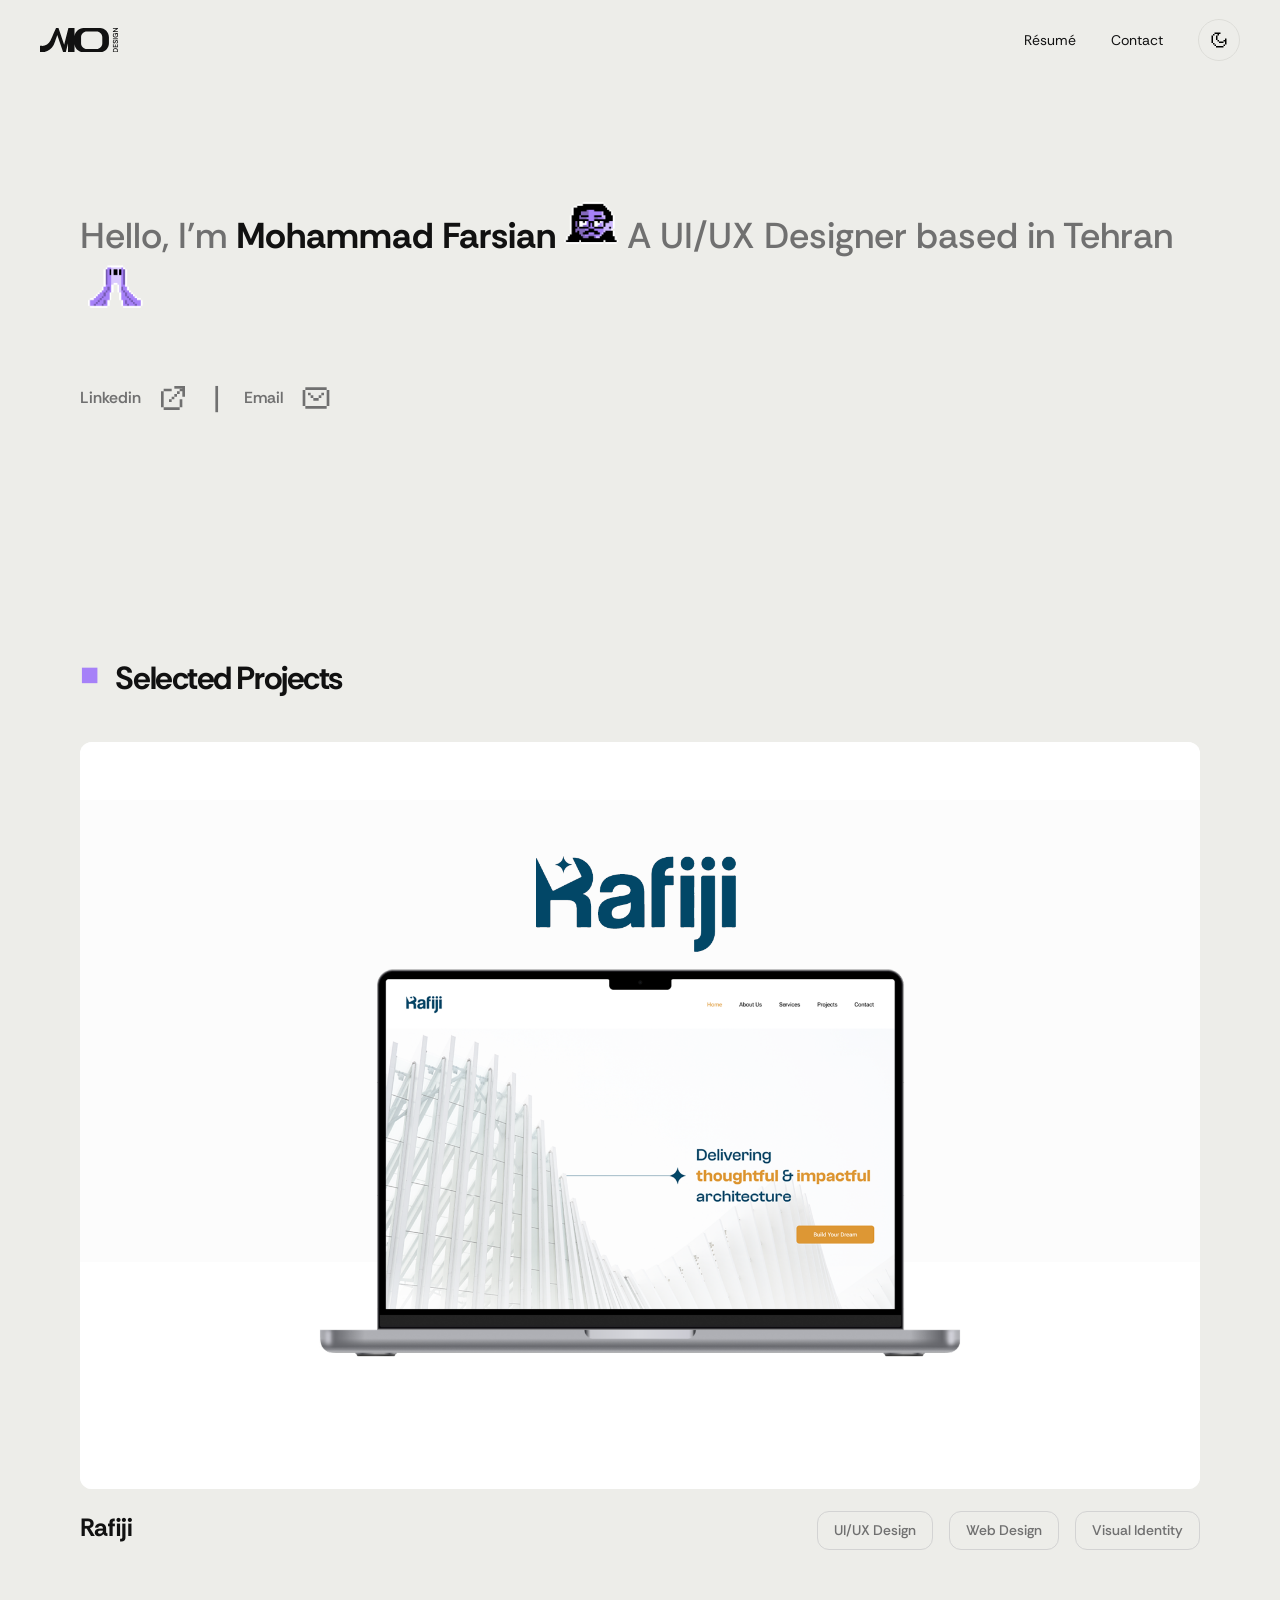
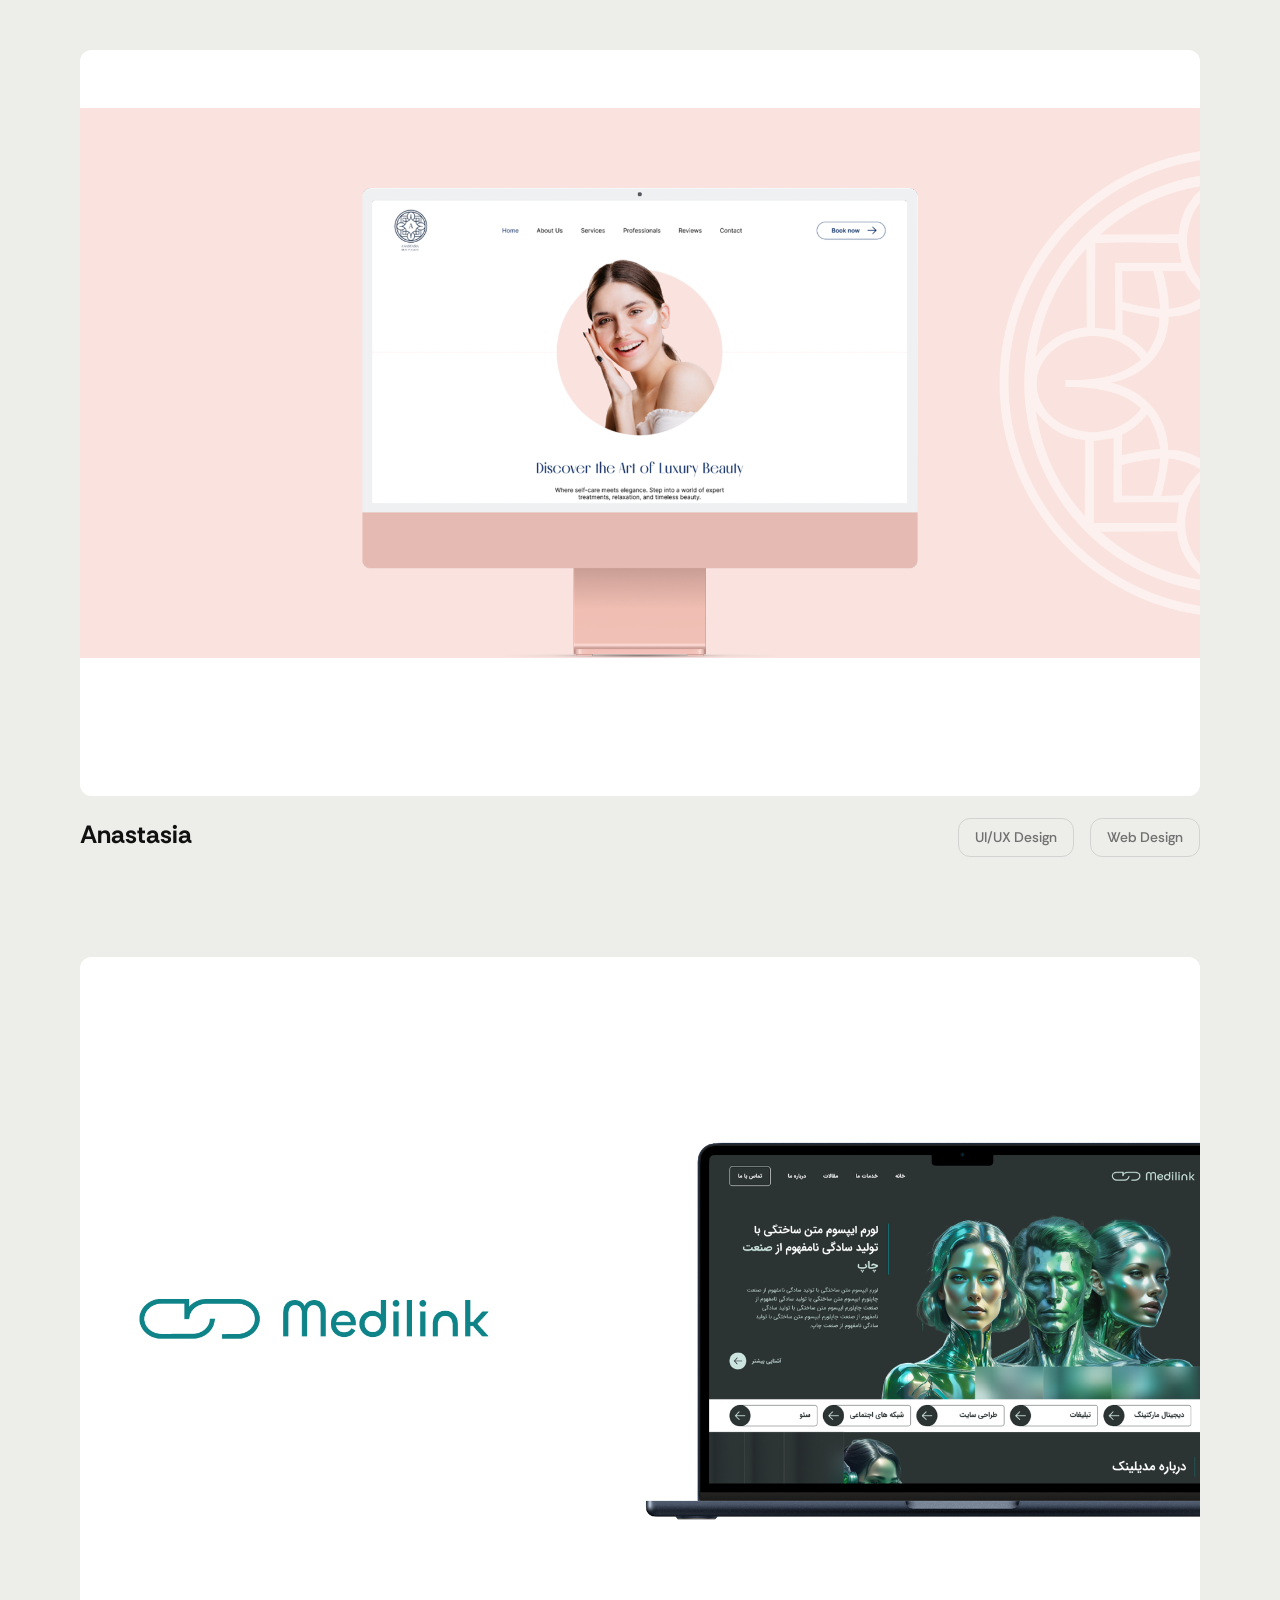
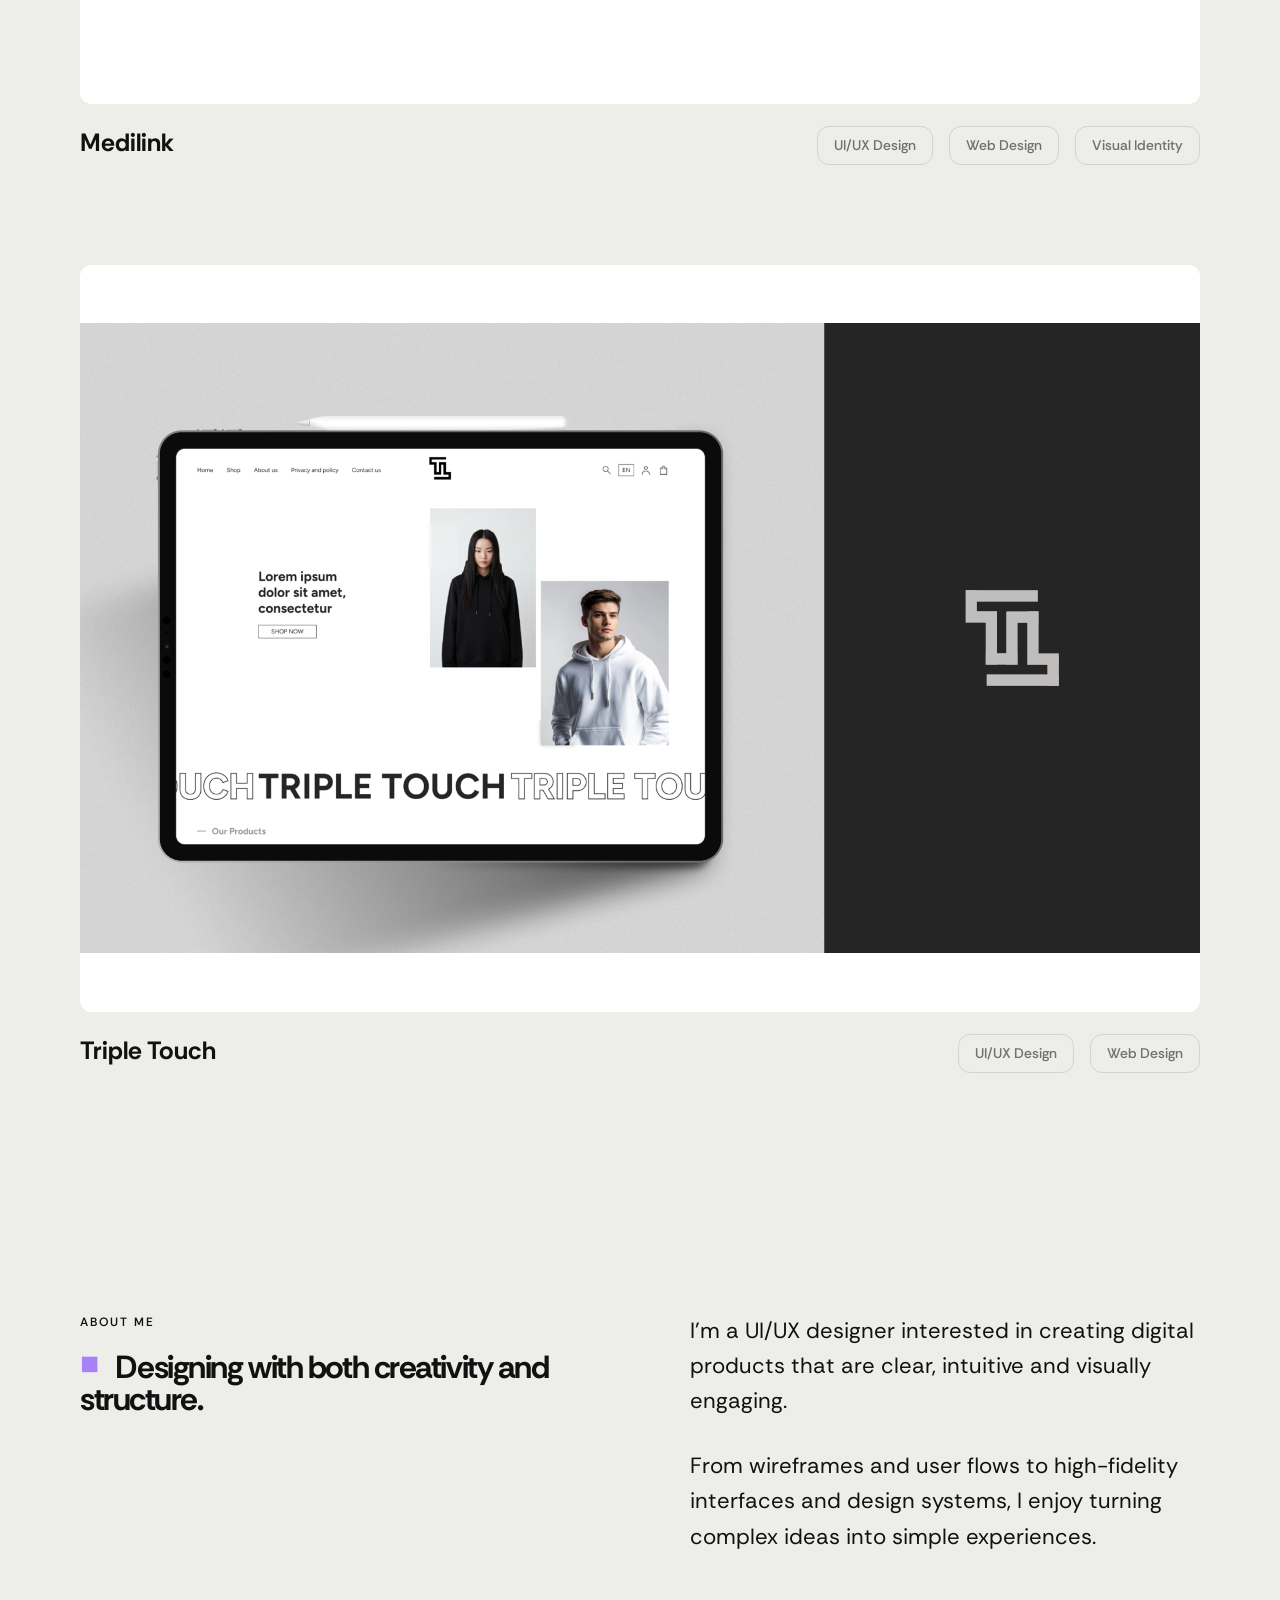
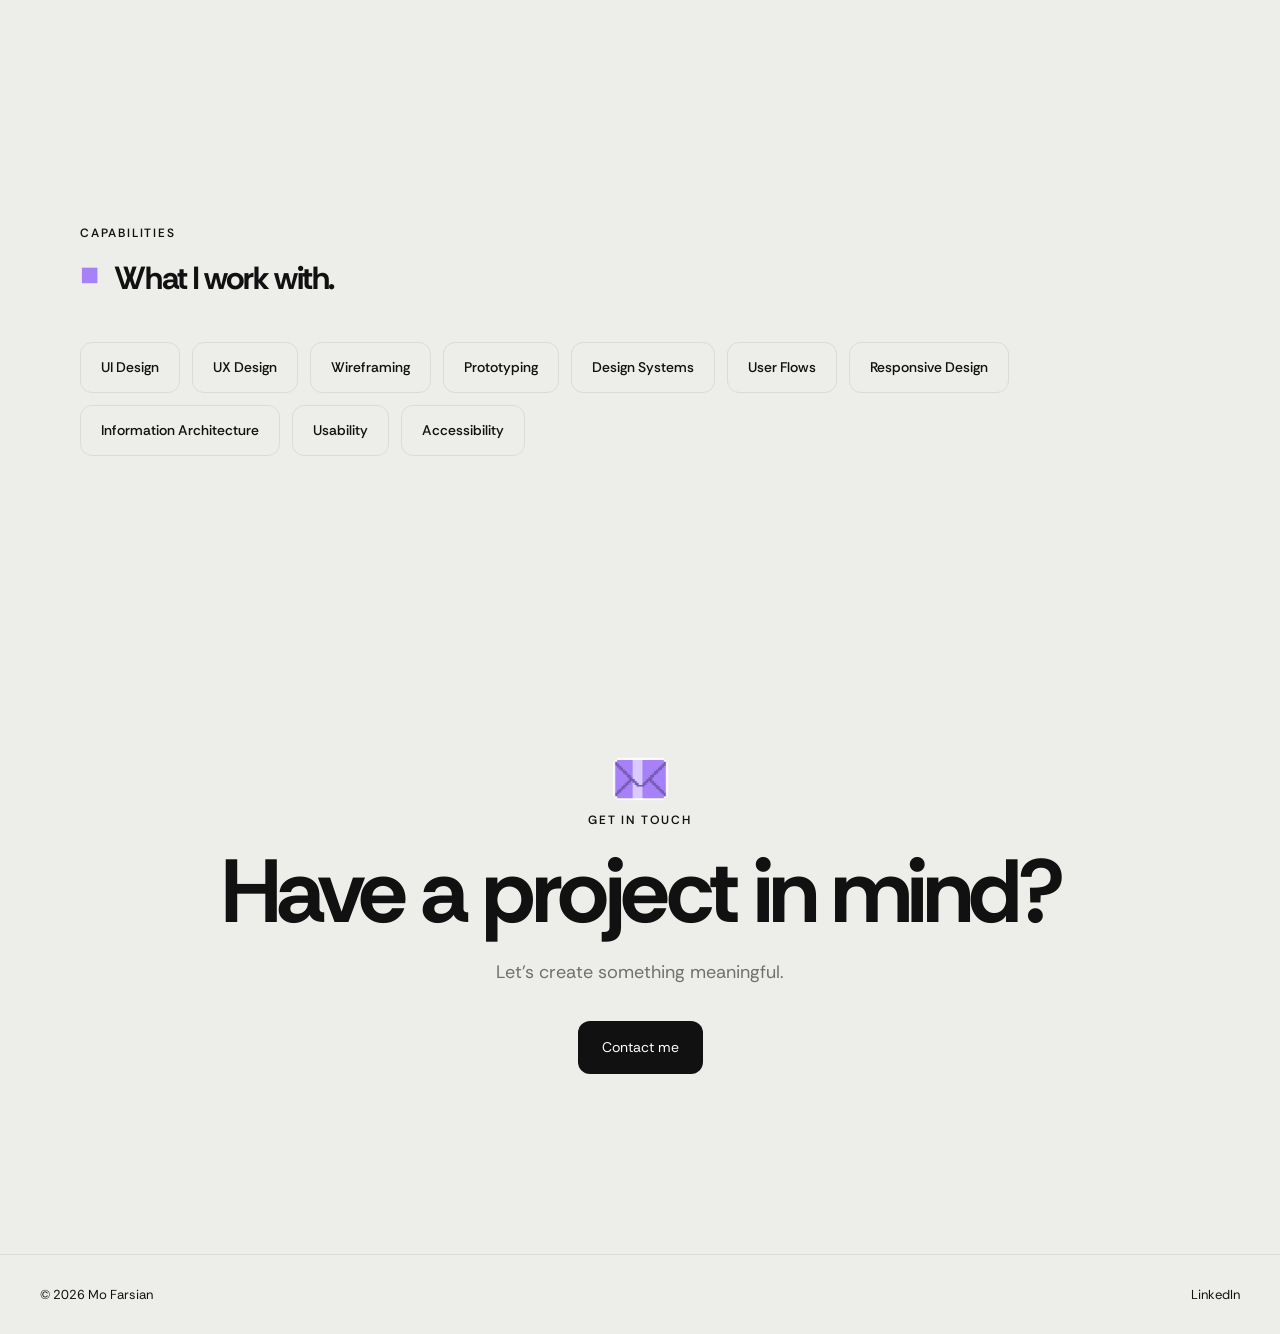
==== commit ac8ff402: "Responsive and some small changes" ====
--- a/index.html
+++ b/index.html
@@ -20,7 +20,6 @@
 <link rel="icon" type="image/png" sizes="192x192" href="Images/favicons/android-chrome-192x192.png">
 <link rel="icon" type="image/png" sizes="512x512" href="Images/favicons/android-chrome-512x512.png">
 <meta name="theme-color" content="#ffffff">
-
 </head>
 
 <body>
@@ -49,15 +48,7 @@
         
         <nav class="nav-links">
 
-            <a href="#work">
-                Work
-            </a>
-
-            <a href="#about">
-                About
-            </a>
-
-            <a href="#">
+            <a href="https://drive.google.com/file/d/1i35L6vG6WUDHnHe5bXITHP7Zoy3vDRfC/view?usp=sharing" target="_blank">
                 Résumé
             </a>
 
@@ -208,7 +199,6 @@
                             <span class="project-categories">
                                 <p class="categories-txt">UI/UX Design</p>
                                 <p class="categories-txt">Web Design</p>
-                                <p class="categories-txt">Visual Identity</p>
                             </span>
 
                             </span>
@@ -282,7 +272,6 @@
                             <span class="project-categories">
                                 <p class="categories-txt">UI/UX Design</p>
                                 <p class="categories-txt">Web Design</p>
-                                <p class="categories-txt">Visual Identity</p>
                             </span>
 
                             </span>
@@ -362,16 +351,16 @@
 
             <div class="skill-list">
 
-                <span>UI Design</span>
-                <span>UX Design</span>
-                <span>Wireframing</span>
-                <span>Prototyping</span>
-                <span>Design Systems</span>
-                <span>User Flows</span>
-                <span>Responsive Design</span>
-                <span>Information Architecture</span>
-                <span>Usability</span>
-                <span>Accessibility</span>
+                <span class="categories-txt">UI Design</span>
+                <span class="categories-txt">UX Design</span>
+                <span class="categories-txt">Wireframing</span>
+                <span class="categories-txt">Prototyping</span>
+                <span class="categories-txt">Design Systems</span>
+                <span class="categories-txt">User Flows</span>
+                <span class="categories-txt">Responsive Design</span>
+                <span class="categories-txt">Information Architecture</span>
+                <span class="categories-txt">Usability</span>
+                <span class="categories-txt">Accessibility</span>
 
             </div>
 
@@ -440,16 +429,10 @@
                 LinkedIn
             </a>
 
-            <a href="#">
-                Behance
-            </a>
-
         </div>
 
     </footer>
 
-
-
     <script src="script.js"></script>
 
 </body>
--- a/style.css
+++ b/style.css
@@ -242,6 +242,14 @@
     font-size:
         clamp(36px, 2vw, 64px);
     font-weight: 500;
+}
+
+.hero-text p {
+    color: var(--muted);
+}
+
+.hero-text b {
+    color: var(--text);
 }
 
 
@@ -427,6 +435,14 @@
 
 }
 
+.section-heading h2:before {
+    position: relative;
+    content: "■";
+    padding-right: 12px;
+    color: var(--accent);
+    bottom: 4px;
+}
+
 
 /* =========================================
    PROJECTS
@@ -455,7 +471,7 @@
 }
 
 .categories-txt {
-    color: black;
+    color: var(--text);
     border: 1px solid lightgray;
     padding: 8px 16px;
     border-radius: 12px;
@@ -505,8 +521,9 @@
     display: block;
 
     width: 100%;
-
-    height: 650px;
+    height: 100%;
+    aspect-ratio: 1.5;
+    height: 100%;
 
     overflow: hidden;
 
@@ -669,40 +686,19 @@
 ========================================= */
 
 .skill-list {
-
     display: flex;
-
     flex-wrap: wrap;
-
     gap: 12px;
-
 }
 
 
 .skill-list span {
-
     border:
         1px solid var(--border);
 
     padding: 14px 20px;
-
     font-size: 14px;
-
-    transition:
-        background 0.2s ease,
-        color 0.2s ease;
-
-}
-
-
-.skill-list span:hover {
-
-    background: var(--text);
-
-    color: white;
-
-}
-
+}
 
 /* =========================================
    CONTACT
@@ -807,11 +803,11 @@
     }
 
 
-    .project-image {
+    /* .project-image {
 
         height: 500px;
 
-    }
+    } */
 
 
     .about {
@@ -838,7 +834,7 @@
     section {
 
         padding:
-            80px 20px;
+            48px 20px;
 
     }
 
@@ -880,11 +876,13 @@
 
     .hero {
 
-        min-height: 75vh;
-
-        padding-top: 50px;
-
-        padding-bottom: 60px;
+        min-height: 50vh;
+
+        padding-top: 48px;
+
+        padding-bottom: 0;
+
+        align-items: start;
 
     }
 
@@ -935,9 +933,6 @@
 
     .section-heading h2 {
 
-        font-size:
-            clamp(38px, 11vw, 55px);
-
         line-height: 0.95;
 
     }
@@ -970,11 +965,11 @@
     }
 
 
-    .project-image {
+    /* .project-image {
 
         height: 400px;
 
-    }
+    } */
 
 
     /*
@@ -1022,6 +1017,15 @@
 
     }
 
+    .project-link-container {
+    align-items: start;
+    flex-direction: column;
+}
+
+
+.categories-txt {
+    padding: 8px 12px;
+}
 
     /* ABOUT */
 
@@ -1131,11 +1135,11 @@
     }
 
 
-    .project-image {
+    /* .project-image {
 
         height: 330px;
 
-    }
+    } */
 
 }
 
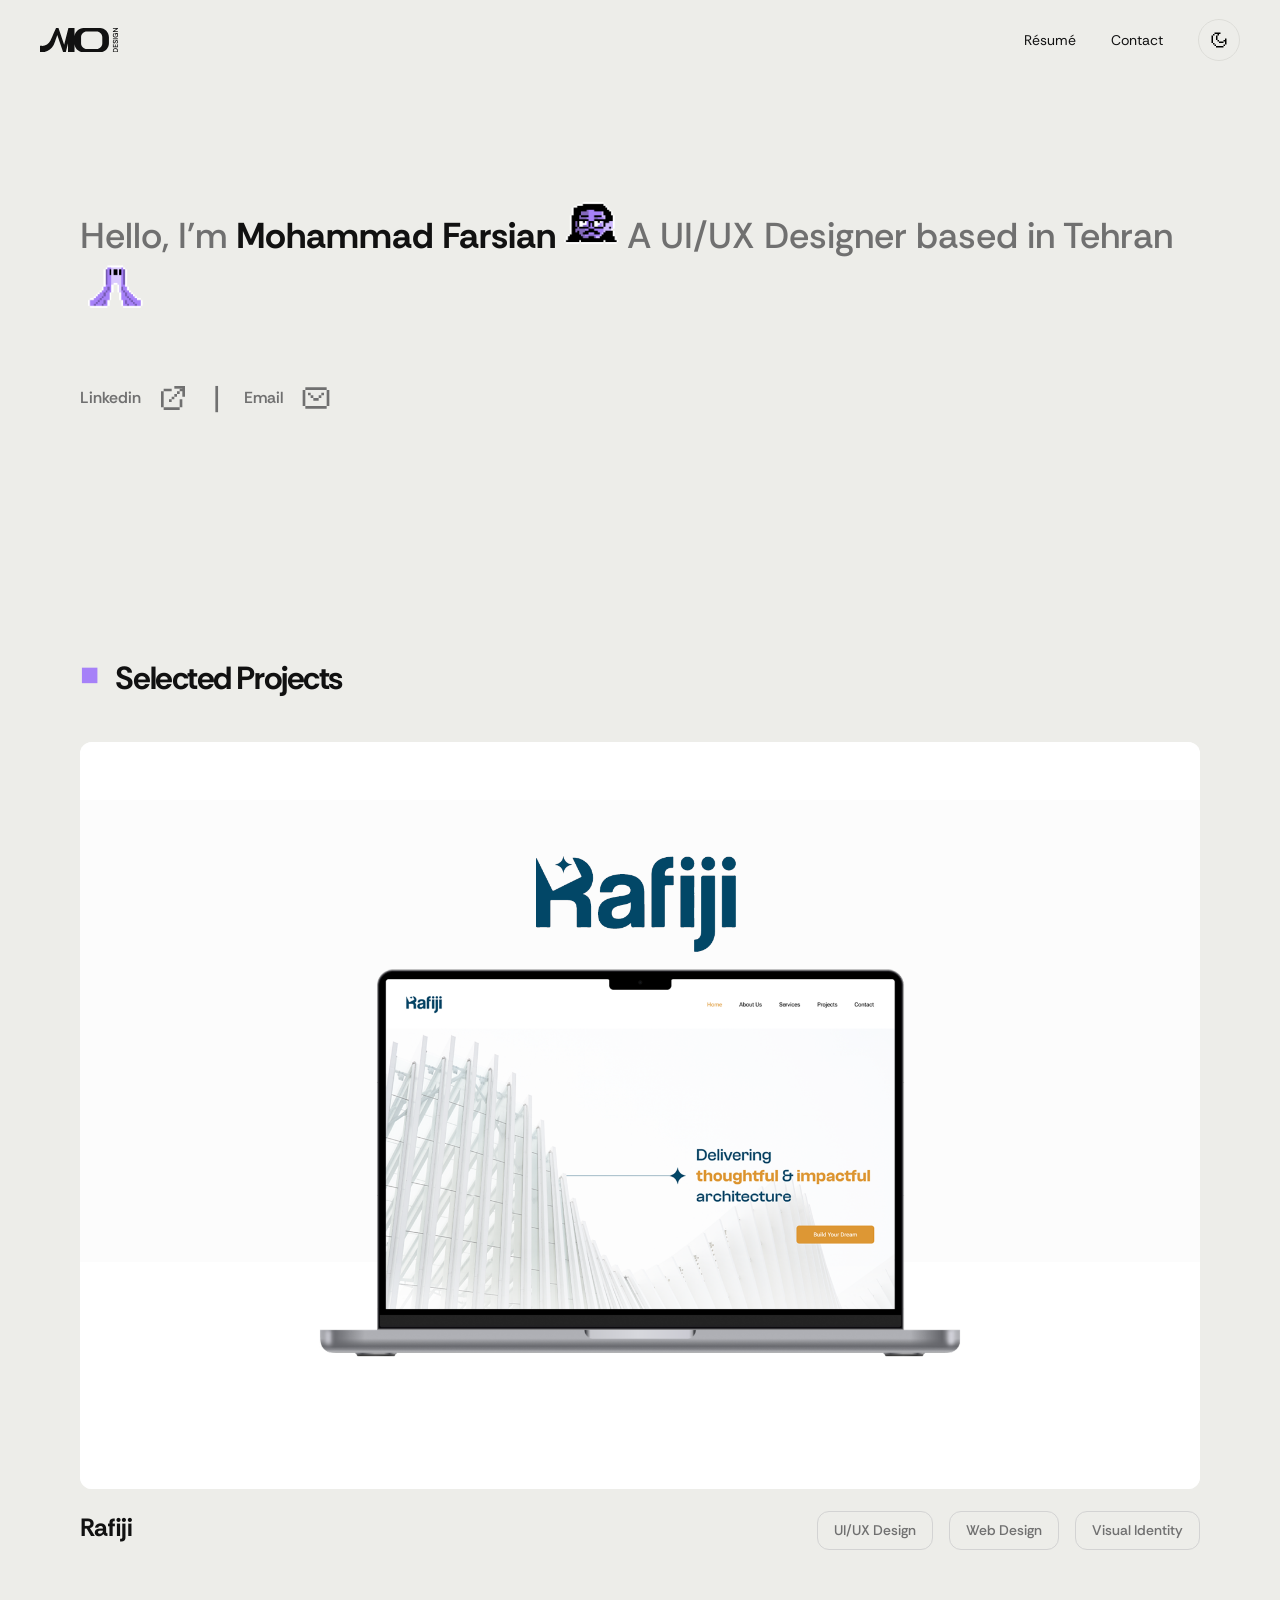
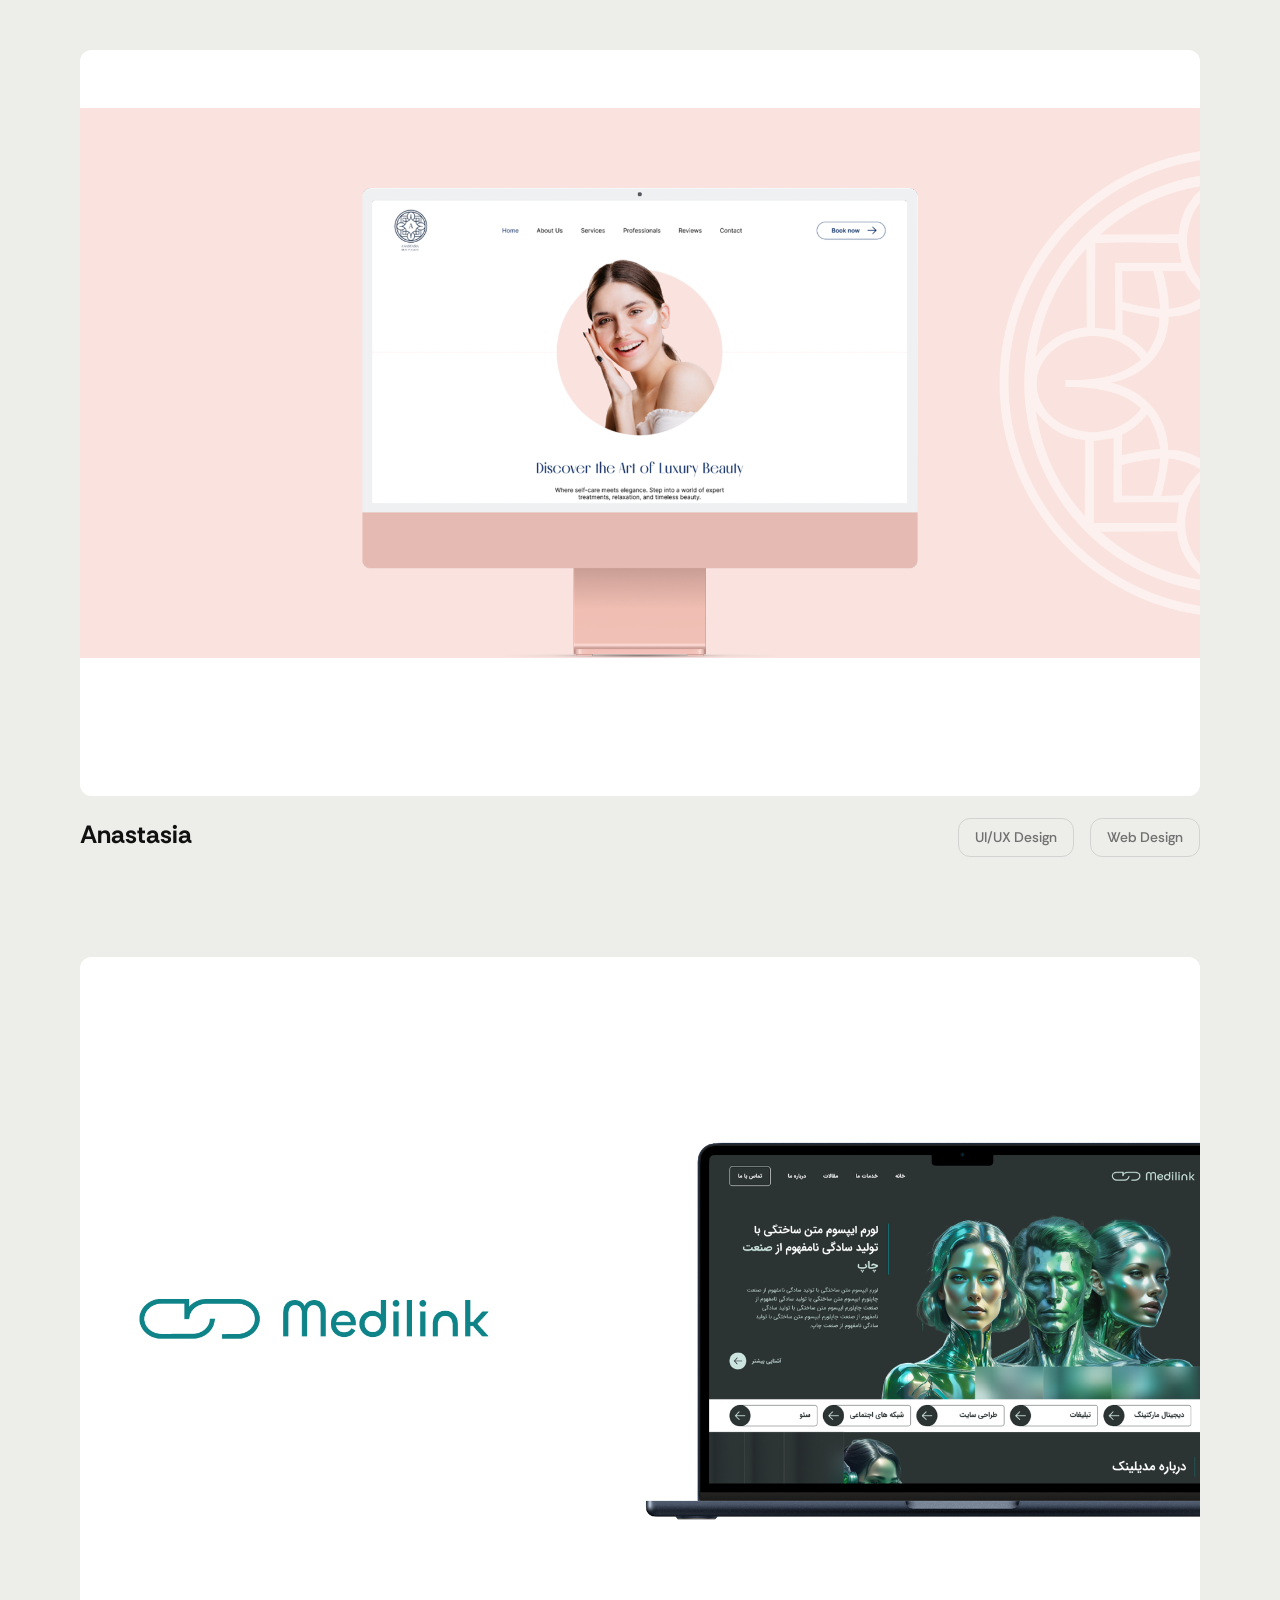
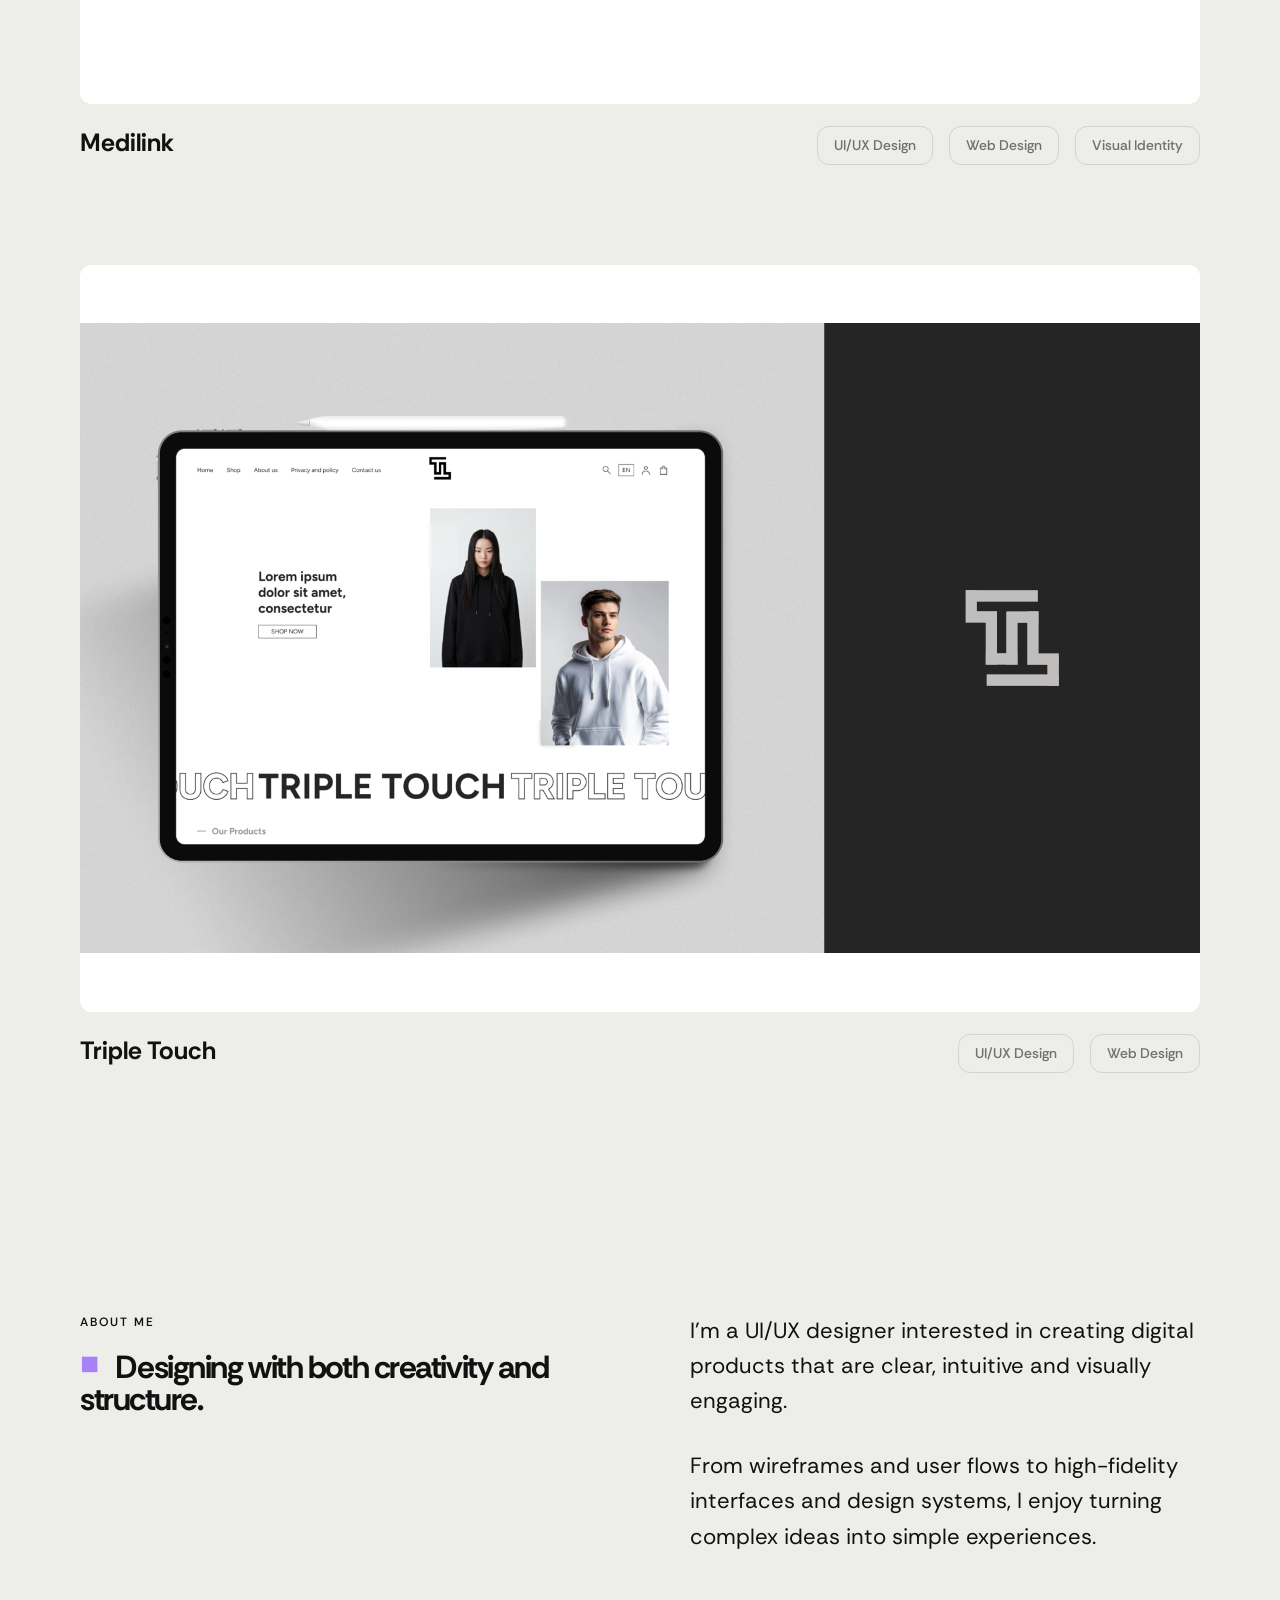
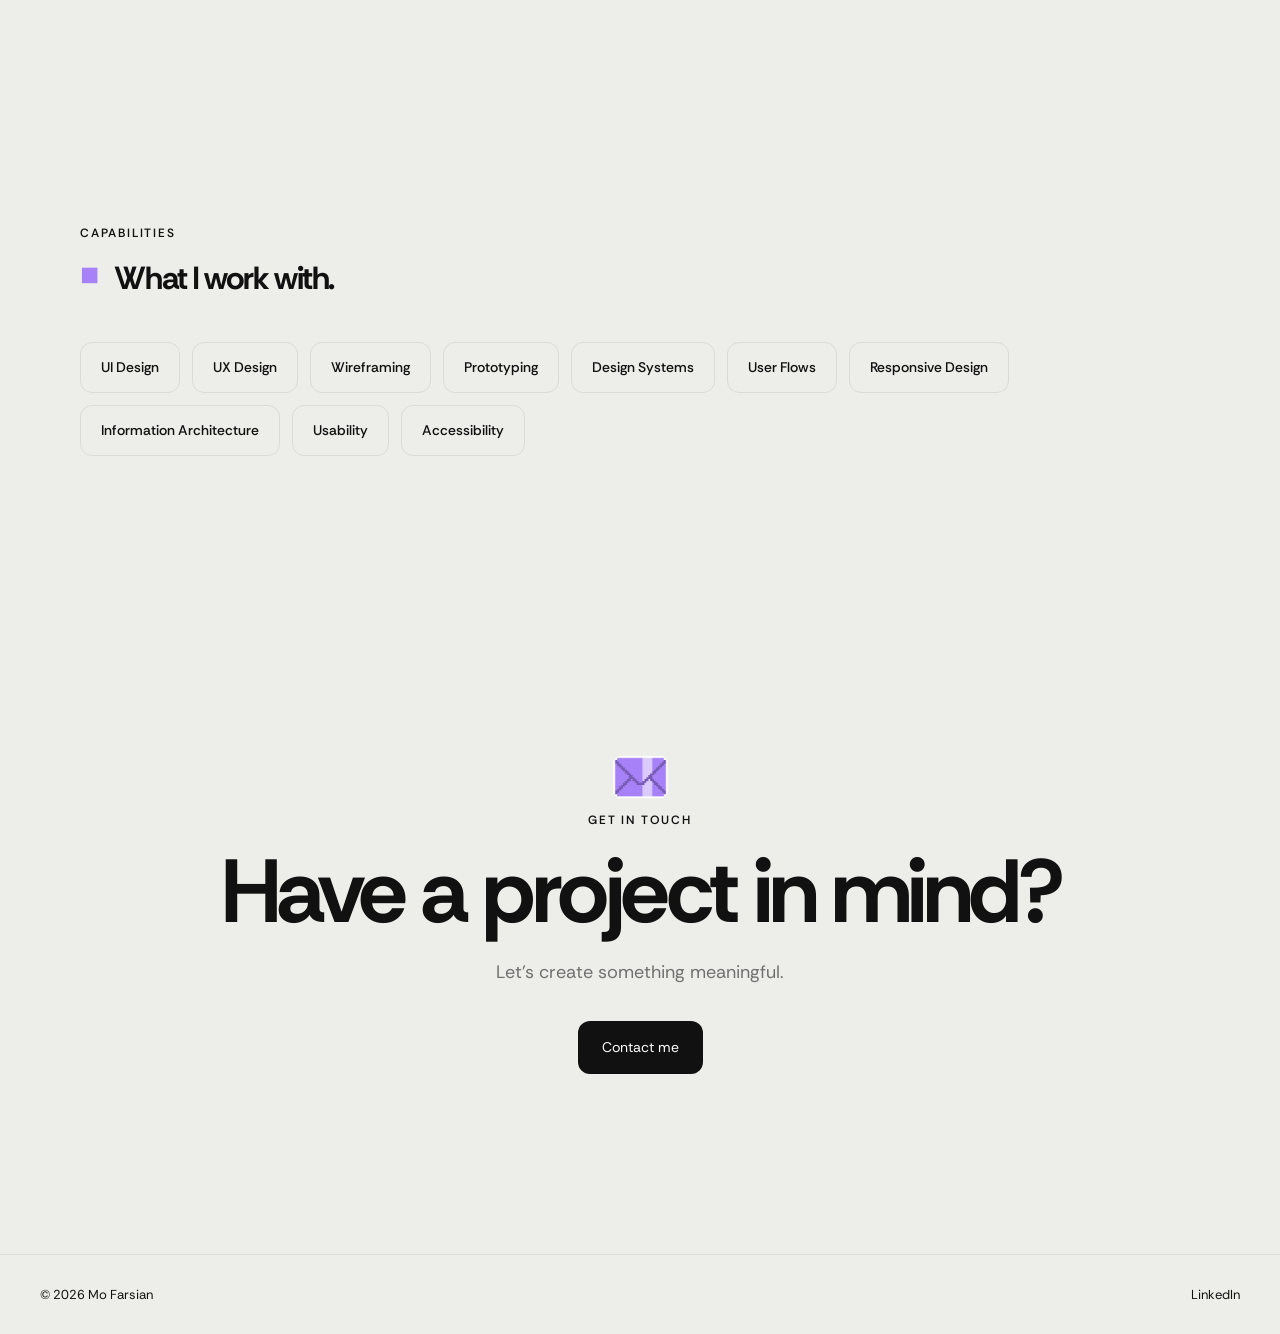
==== commit 5daaacf3: "Bug Fixes" ====
--- a/index.html
+++ b/index.html
@@ -48,7 +48,7 @@
         
         <nav class="nav-links">
 
-            <a href="https://drive.google.com/file/d/1i35L6vG6WUDHnHe5bXITHP7Zoy3vDRfC/view?usp=sharing" target="_blank">
+            <a href="Files/CV.pdf" download>
                 Résumé
             </a>
 
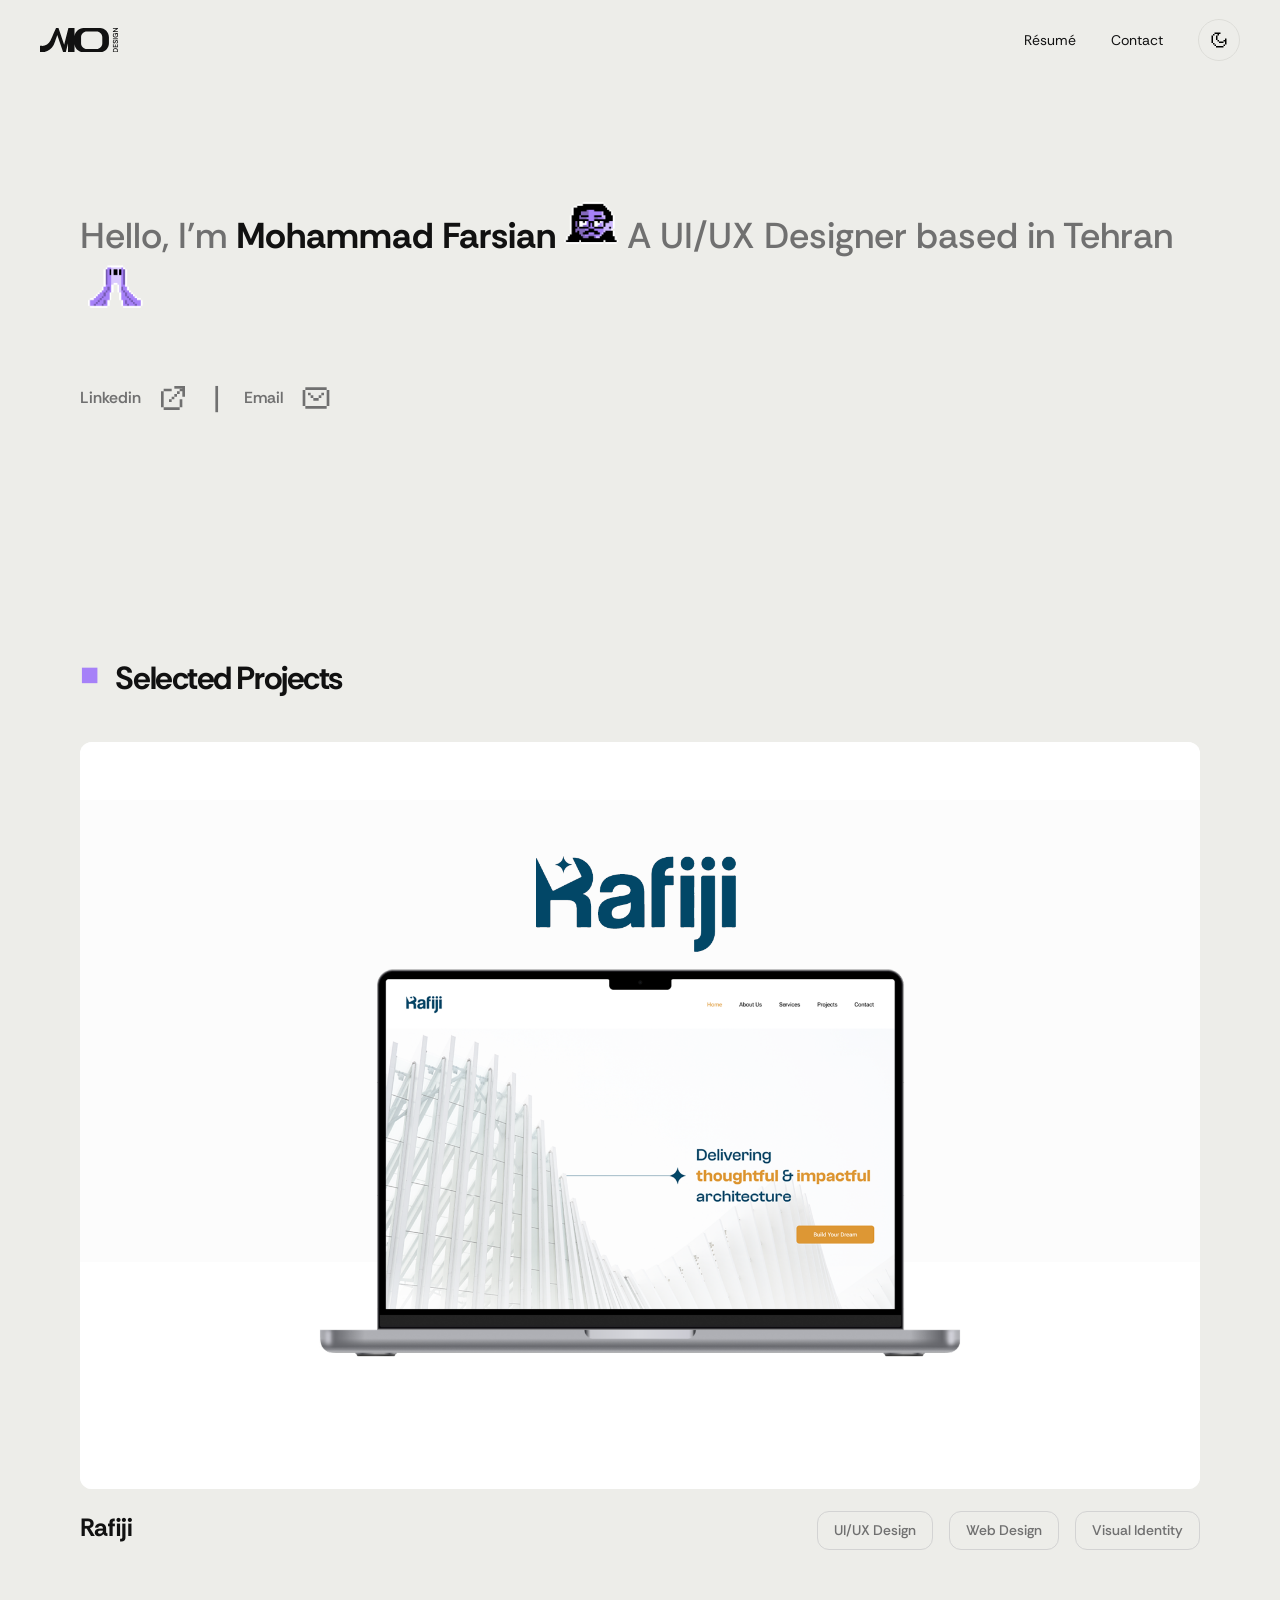
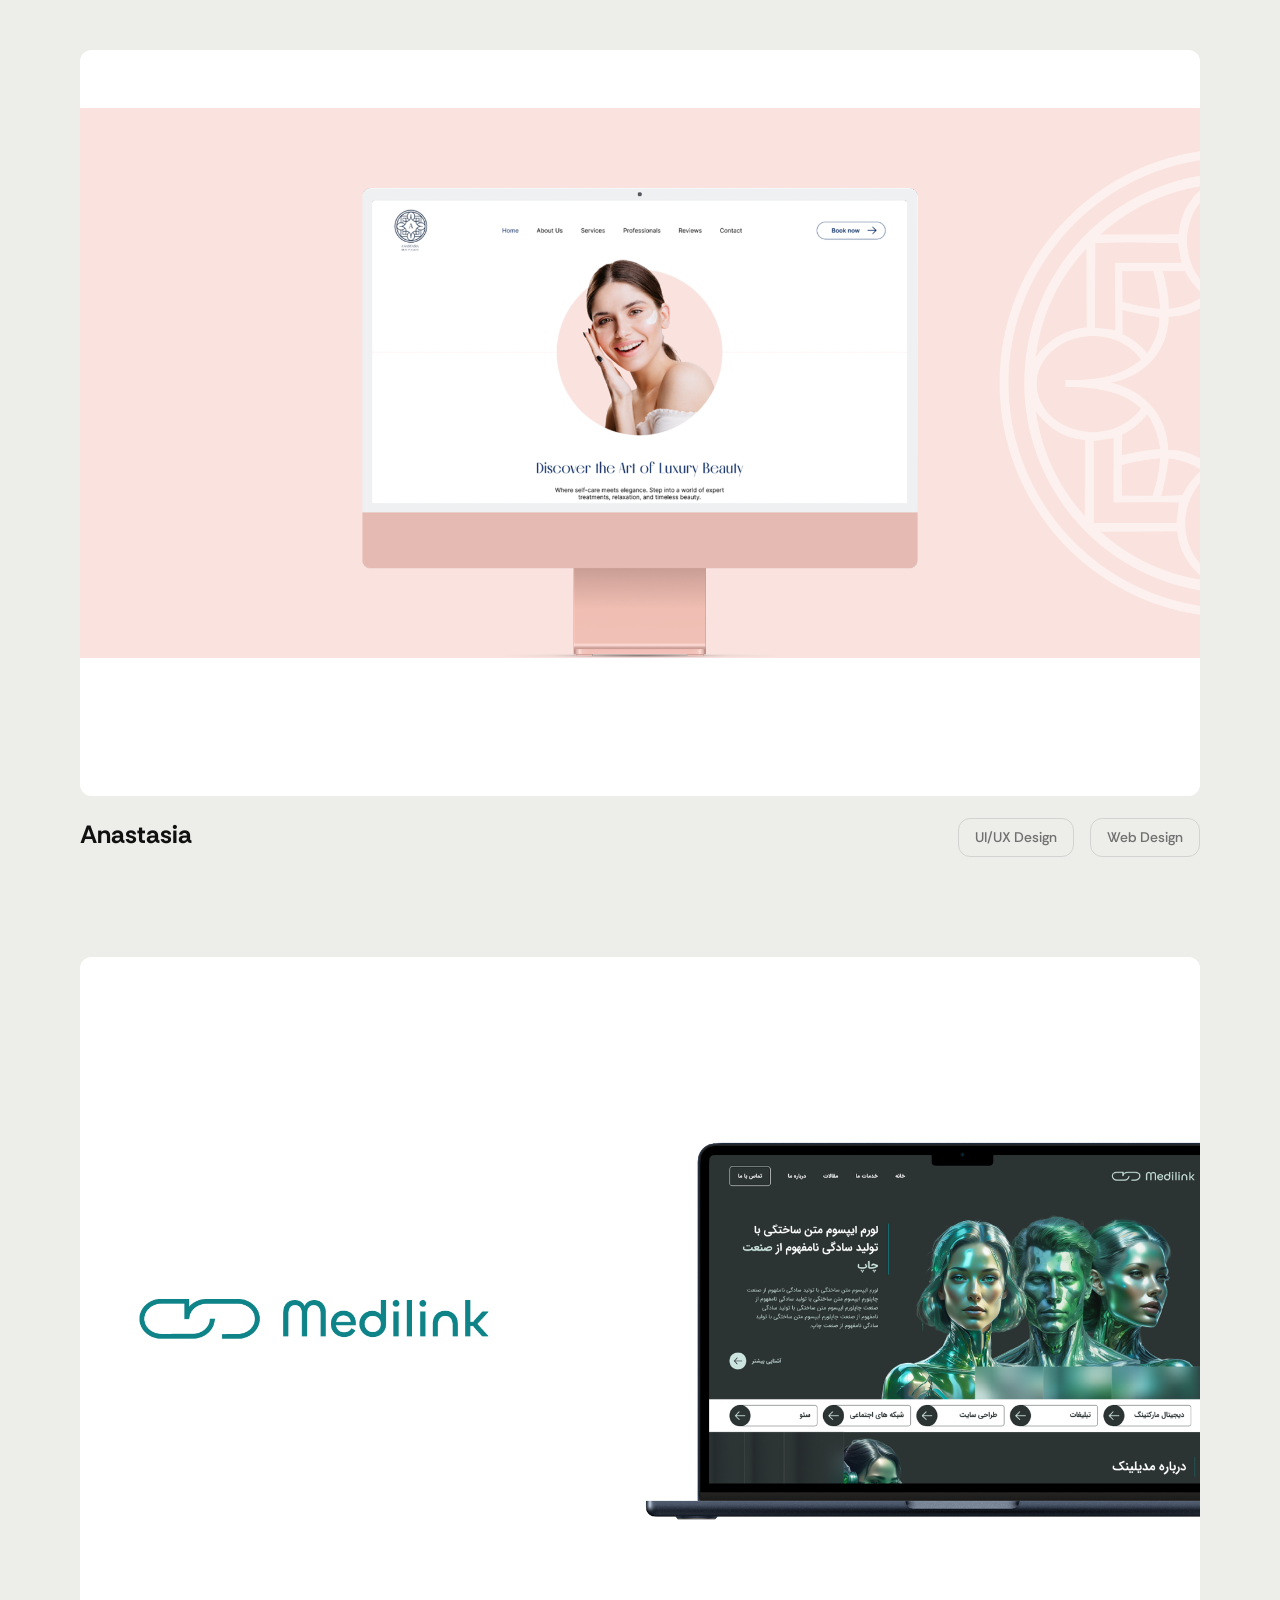
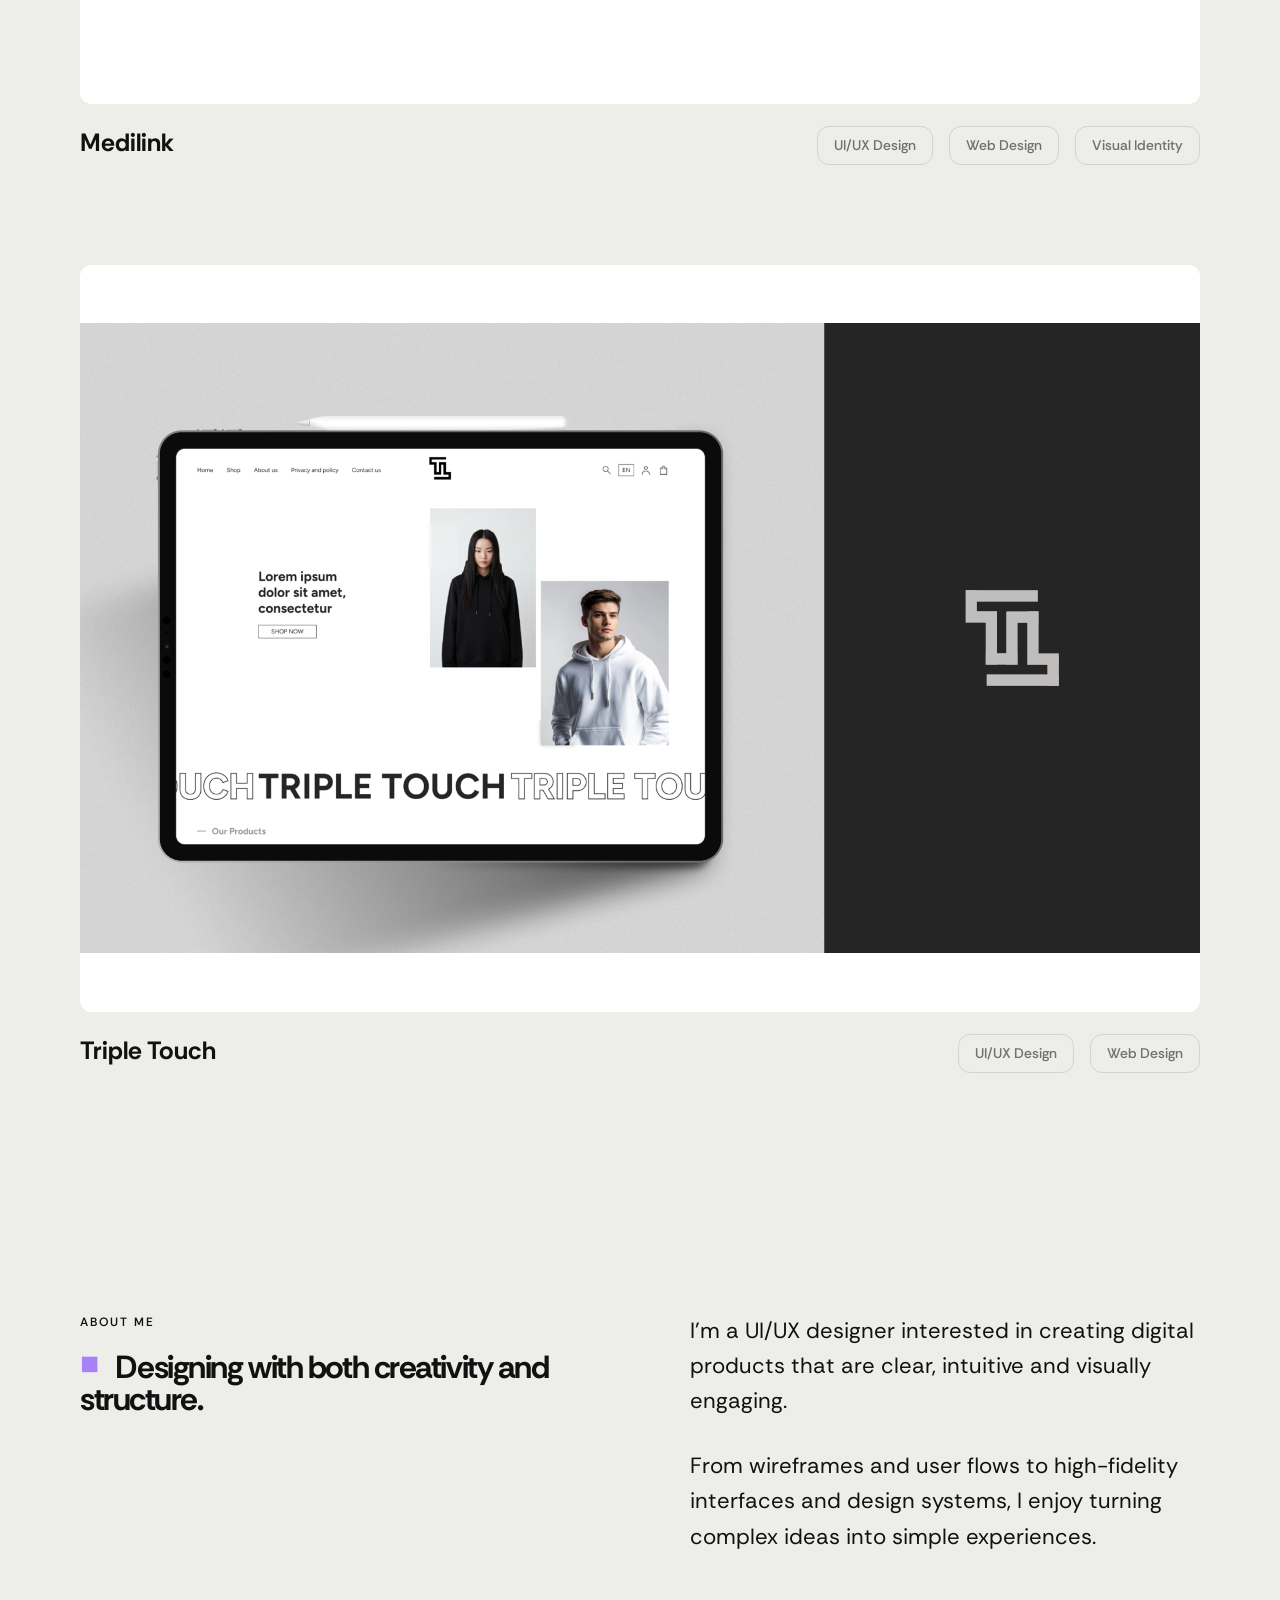
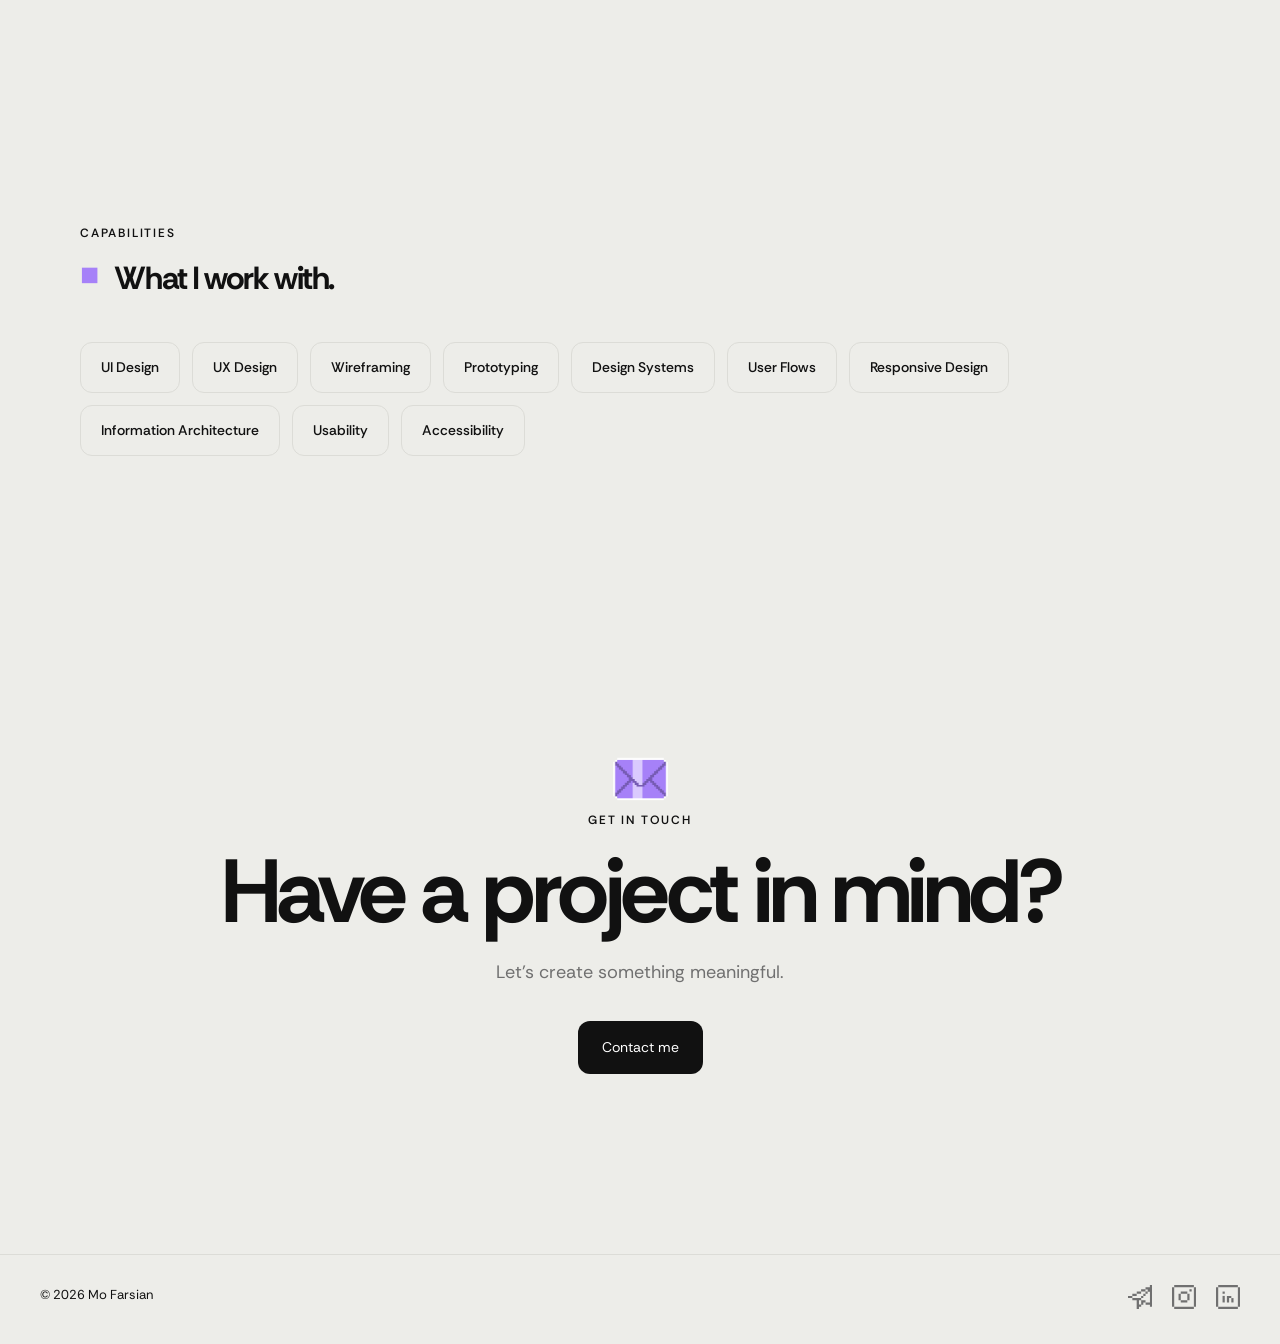
==== commit 2200d658: "Social Media in Footer" ====
--- a/index.html
+++ b/index.html
@@ -425,8 +425,26 @@
 
         <div>
 
+            <a href="https://t.me/mofarsian_designs" target="_blank">
+                <svg id="Layer_1" xmlns="http://www.w3.org/2000/svg" width="24" height="24" version="1.1" viewBox="0 0 29.3 29.3">
+  <path d="M26.7,26.7h2.7V0h-2.7v2.7h-5.3v2.7h2.7v2.7h2.7v13.3h-5.3v2.7h5.3v2.7ZM0,16h5.3v-2.7H0v2.7ZM10.7,29.3h2.7v-2.7h2.7v-2.7h-2.7v-5.3h2.7v-2.7H5.3v2.7h5.3v10.7ZM5.3,13.3h5.3v-2.7h-5.3v2.7ZM16,24h2.7v-2.7h2.7v-2.7h-5.3v5.3ZM16,16h2.7v-2.7h-2.7v2.7ZM10.7,10.7h5.3v-2.7h-5.3v2.7ZM18.7,13.3h2.7v-2.7h-2.7v2.7ZM16,8h5.3v-2.7h-5.3v2.7ZM21.3,10.7h2.7v-2.7h-2.7v2.7Z"/>
+</svg>
+            </a>
+
+            <a href="https://www.instagram.com/mofarsian?stkn=cG9hNnpwdHFveWpp" target="_blank">
+                <svg id="Layer_1" xmlns="http://www.w3.org/2000/svg" width="24" height="24" version="1.1" viewBox="0 0 29.3 29.3">
+  <path d="M2.7,2.7H0v24h2.7V2.7ZM2.7,2.7h24V0H2.7v2.7ZM2.7,29.3h24v-2.7H2.7v2.7ZM8,18.7h2.7v-8h-2.7v8ZM10.7,21.3h8v-2.7h-8v2.7ZM10.7,10.7h8v-2.7h-8v2.7ZM18.7,18.7h2.7v-8h-2.7v8ZM26.7,26.7h2.7V2.7h-2.7v24ZM21.3,8h2.7v-2.7h-2.7v2.7Z"/>
+</svg>
+            </a>
+
             <a href="https://www.linkedin.com/in/mohammad-farsian-610218201/" target="_blank">
-                LinkedIn
+                <svg id="Layer_1" width="24" height="24" xmlns="http://www.w3.org/2000/svg" version="1.1" viewBox="0 0 29.3 29.3">
+  <path d="M0,2.7v24h2.7V2.7H0ZM2.7,26.7v2.7h24v-2.7H2.7ZM26.7,2.7v24h2.7V2.7h-2.7ZM2.7,0v2.7h24V0H2.7Z"/>
+  <polygon points="18.7 13.3 18.7 16 16 16 16 21.3 13.3 21.3 13.3 13.3 18.7 13.3"/>
+  <rect x="18.7" y="16" width="2.7" height="5.3"/>
+  <rect x="8" y="8" width="2.7" height="2.7"/>
+  <rect x="8" y="13.3" width="2.7" height="8"/>
+</svg>
             </a>
 
         </div>
--- a/style.css
+++ b/style.css
@@ -768,6 +768,17 @@
 
 }
 
+footer a {
+    fill: var(--muted);
+    transition:
+    fill 0.3s ease,
+    transform 0.3s ease;
+}
+
+footer a:hover {
+    fill: var(--accent);
+    transform: translateY(-3px);
+}
 
 /* =========================================
    TABLET
@@ -1096,8 +1107,6 @@
 
         padding:
             25px 20px;
-
-        flex-direction: column;
 
         gap: 15px;
 
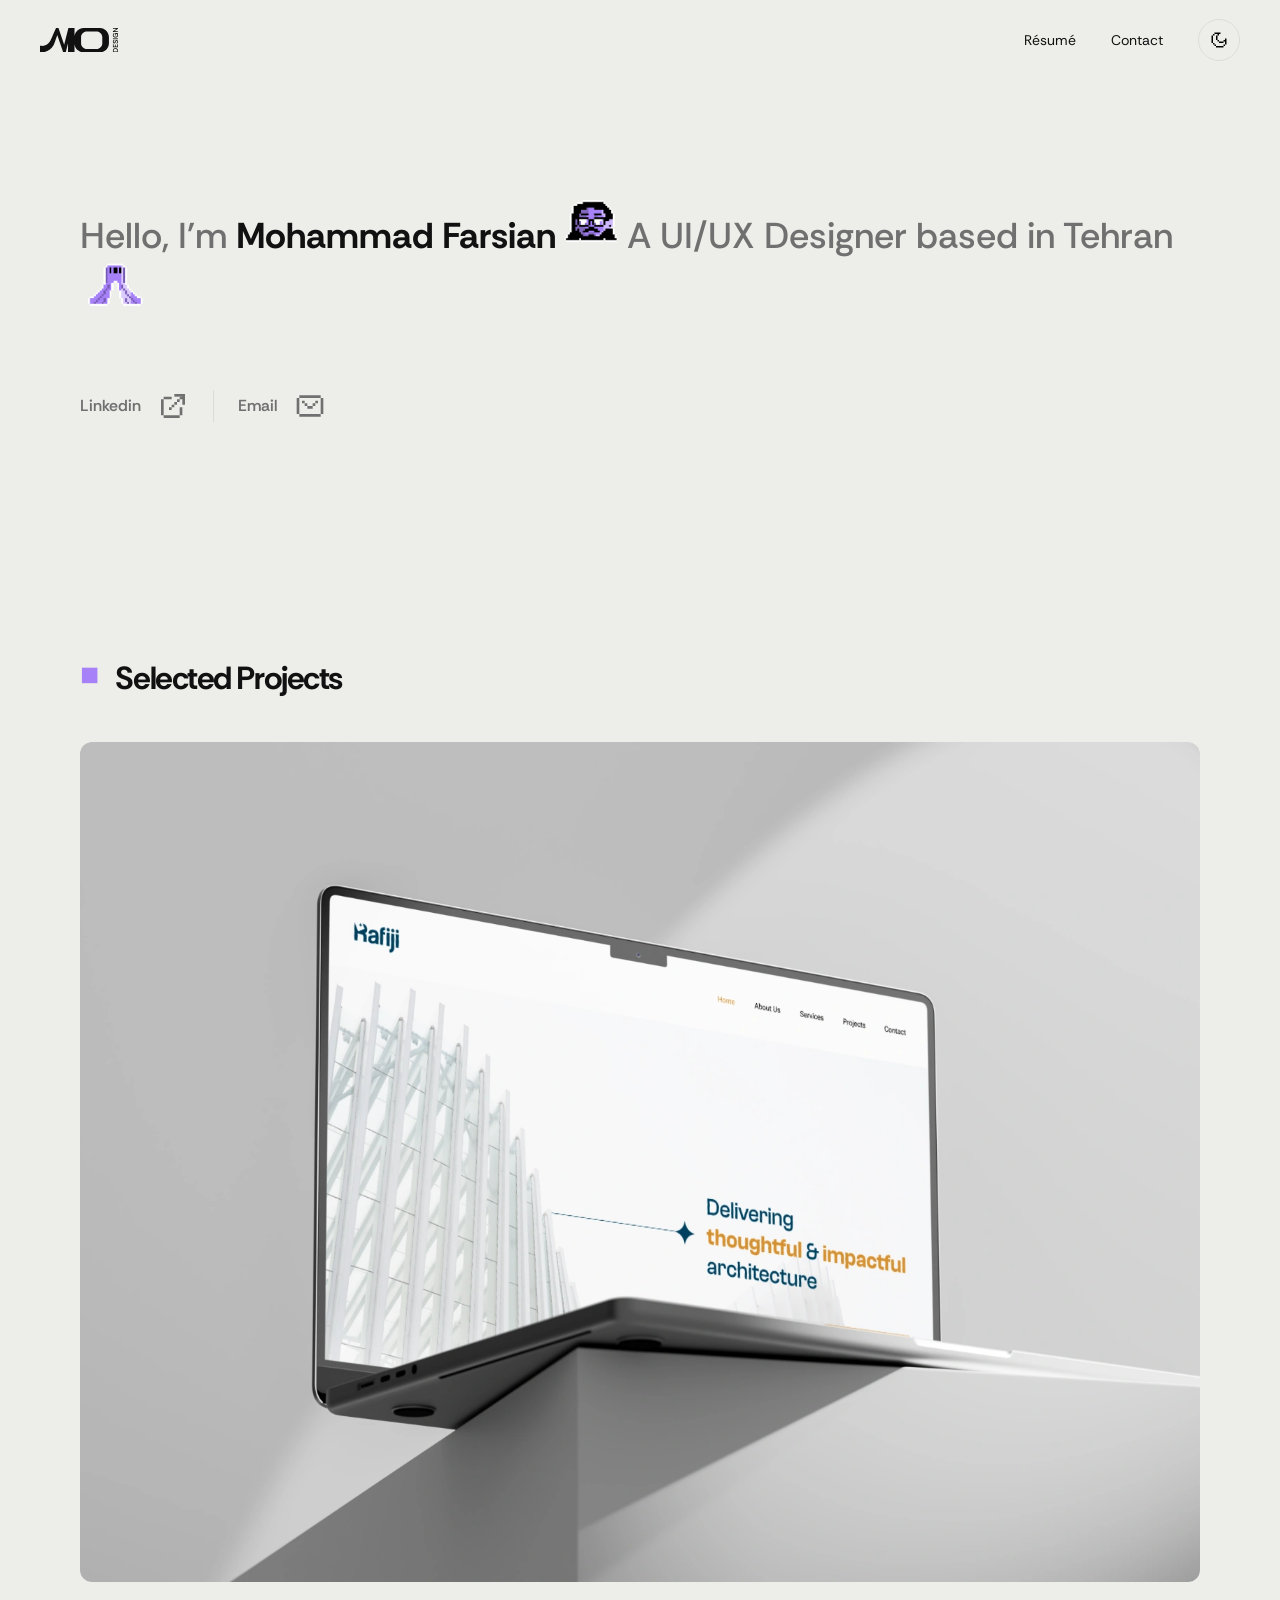
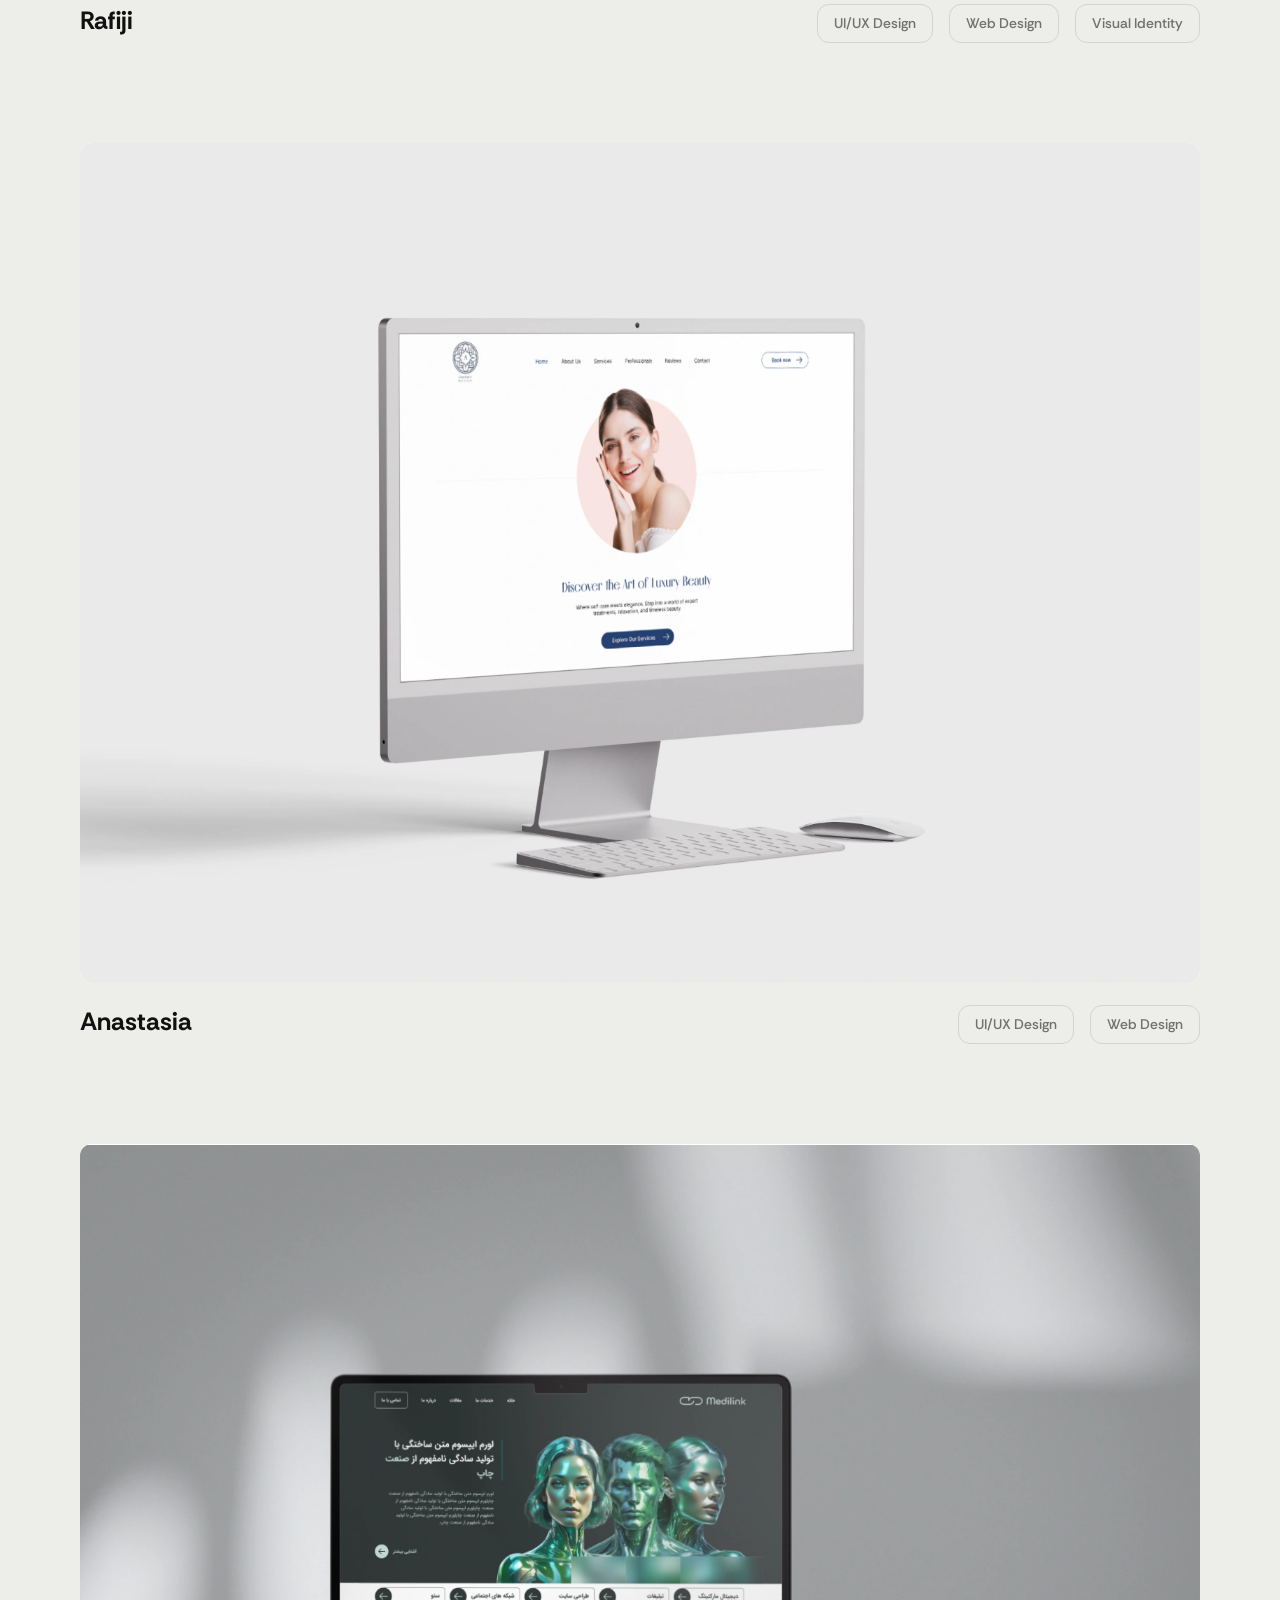
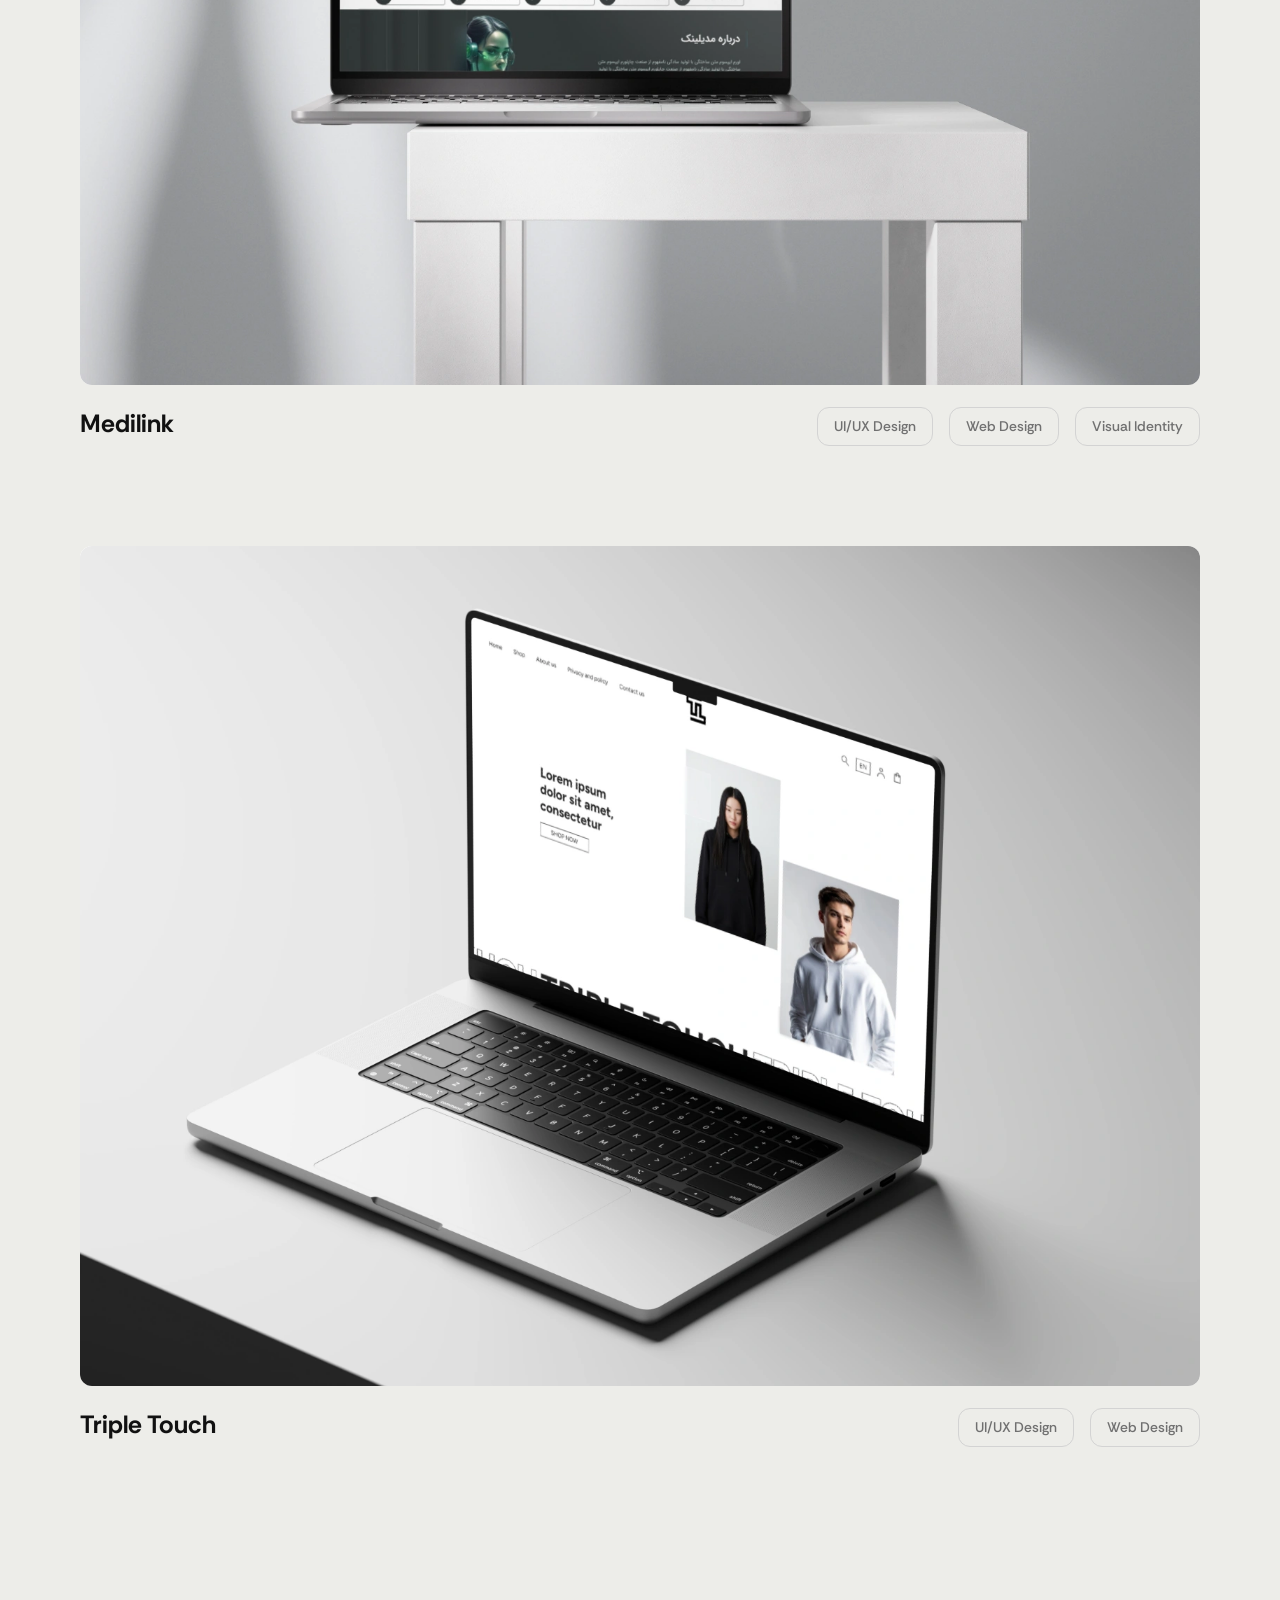
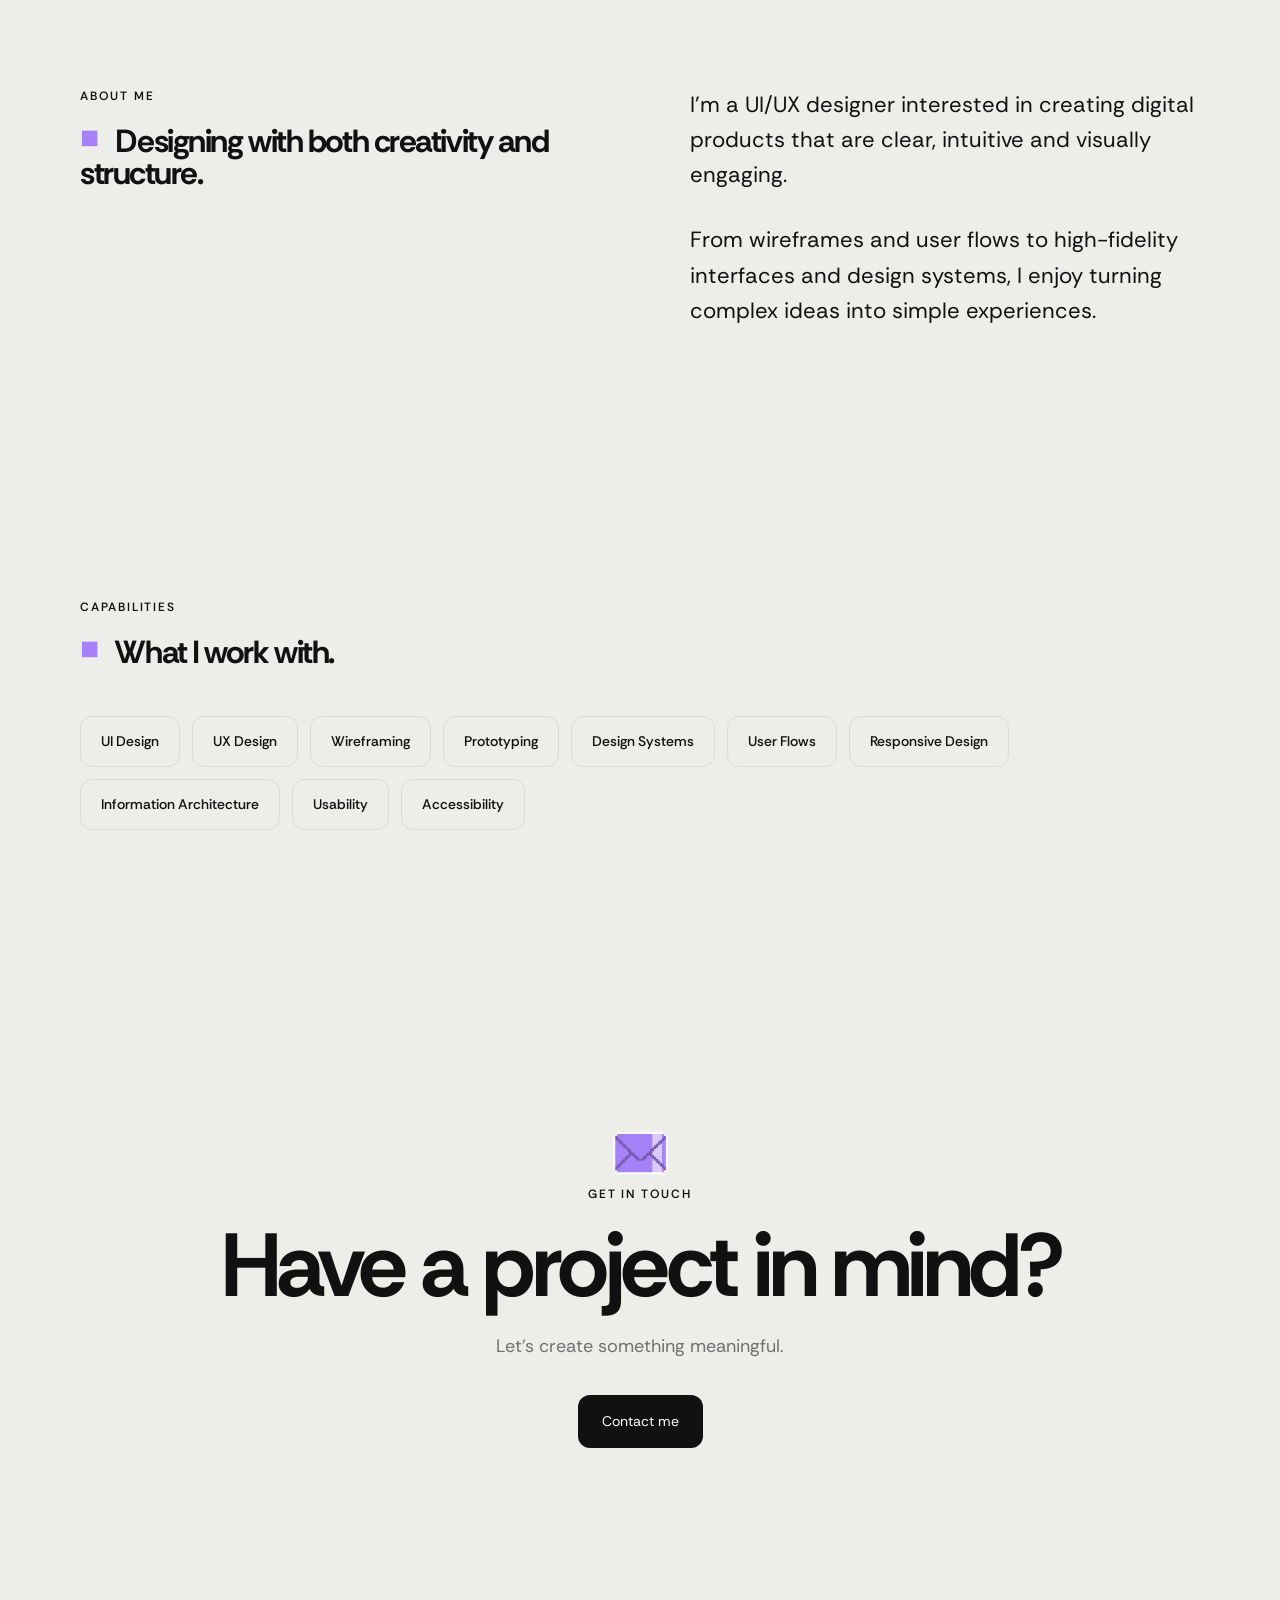
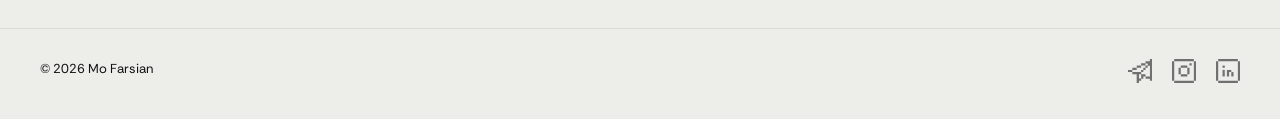
==== commit cef0730c: "Rafiji Project Brief + some bug fixes" ====
--- a/index.html
+++ b/index.html
@@ -11,6 +11,21 @@
     >
 
     <title>Mo. Farsian — UI/UX Designer</title>
+
+    <script>
+  const savedTheme = localStorage.getItem("theme");
+
+  const systemPrefersDark =
+    window.matchMedia("(prefers-color-scheme: dark)").matches;
+
+  const theme = savedTheme ||
+    (systemPrefersDark ? "dark" : "light");
+
+  document.documentElement.setAttribute(
+    "data-theme",
+    theme
+  );
+</script>
 
     <link rel="stylesheet" href="style.css">
     <link rel="icon" type="image/x-icon" href="Images/favicons/favicon.ico">
@@ -105,7 +120,6 @@
                         Linkedin
                         <svg xmlns="http://www.w3.org/2000/svg" width="32" height="32" viewBox="0 0 24 24"><!-- Icon from Pixelarticons by Gerrit Halfmann - https://github.com/halfmage/pixelarticons/blob/master/LICENSE --><g fill="currentColor"><path d="M11 5H5v2h6zM5 7H3v12h2zm12 12H5v2h12zm2-6h-2v6h2zm-8 0H9v2h2zm2-2h-2v2h2zm2-2h-2v2h2zm2-2h-2v2h2zm2-2h-2v2h2zm2-2h-2v8h2z"/><path d="M21 3h-8v2h8z"/></g></svg>
                     </a>
-                    <span class="sub-divider">|</span>
                     <a href="email">
                         Email
                         <svg xmlns="http://www.w3.org/2000/svg" width="32" height="32" viewBox="0 0 24 24"><!-- Icon from Pixelarticons by Gerrit Halfmann - https://github.com/halfmage/pixelarticons/blob/master/LICENSE --><path fill="currentColor" d="M6 8h2v2H6zm2 2h2v2H8zm10-2h-2v2h2zm-2 2h-2v2h2zm-6 2h4v2h-4zM2 6h2v12H2zm18 0h2v12h-2zM4 4h16v2H4zm0 14h16v2H4z"/></svg>
@@ -144,7 +158,7 @@
                     >
 
                         <img
-                            src="./Images/rafiji/rafiji-01.png"
+                            src="./Images/rafiji/rafiji-thumbnail.webp"
                             alt="Project One UI/UX design"
                         >
 
@@ -155,7 +169,7 @@
 
                             <span class="project-link-container">
                             <h3>
-                                Rafiji
+                                <a href="project-01.html">Rafiji</a>
                             </h3>  
                             
                             <span class="project-categories">
@@ -182,7 +196,7 @@
                     >
 
                         <img
-                            src="./Images/anastasia/ana-01.png"
+                            src="./Images/anastasia/ana-thumbnail.webp"
                             alt="Project Two UI/UX design"
                         >
 
@@ -193,7 +207,7 @@
 
                             <span class="project-link-container">
                             <h3>
-                                Anastasia
+                                <a href="project-02.html">Anastasia</a>
                             </h3>  
                             
                             <span class="project-categories">
@@ -219,7 +233,7 @@
                     >
 
                         <img
-                            src="./Images/medilink/med-01.png"
+                            src="./Images/medilink/medilink-thumbnail.webp"
                             alt="Project Two UI/UX design"
                         >
 
@@ -230,7 +244,7 @@
 
                             <span class="project-link-container">
                             <h3>
-                                Medilink
+                                <a href="project-03.html">Medilink</a>
                             </h3>  
                             
                             <span class="project-categories">
@@ -255,7 +269,7 @@
                     >
 
                         <img
-                            src="./Images/tripletouch/tt-01.png"
+                            src="./Images/tripletouch/tt-thumbnail.webp"
                             alt="Project Two UI/UX design"
                         >
 
@@ -266,7 +280,7 @@
 
                             <span class="project-link-container">
                             <h3>
-                                Triple Touch
+                                <a href="project-04.html">Triple Touch</a>
                             </h3>  
                             
                             <span class="project-categories">
--- a/style.css
+++ b/style.css
@@ -114,6 +114,39 @@
 
 }
 
+.diagram {
+    margin-bottom: 25px;
+}
+
+ul {
+    list-style: none;
+    margin-bottom: 25px;
+}
+
+li {
+    font-size: 19px;
+    line-height: 1.7;
+}
+
+li:before {
+    content: "■";
+    color: var(--accent);
+    bottom: 2px;
+    position: relative;
+    padding-right: 12px;
+}
+
+.imp-txt {
+    font-weight: 500;
+    color: var(--text)!important;
+    display: flex;
+    gap: 16px;
+}
+
+.imp-txt::before {
+    content: url(Images/bulb.svg);
+}
+
 
 /* =========================================
    NAVIGATION
@@ -242,10 +275,12 @@
     font-size:
         clamp(36px, 2vw, 64px);
     font-weight: 500;
+    cursor: default;
 }
 
 .hero-text p {
     color: var(--muted);
+    padding-bottom: 48px;
 }
 
 .hero-text b {
@@ -285,8 +320,8 @@
 .hero-sub {
     display: flex;
     gap: 24px;
-    padding-top: 48px;
-    justify-content: normal;
+    padding-top: 16px;
+    justify-content: start;
 }
 
 .hero-sub a {
@@ -301,6 +336,11 @@
     transform 0.3s ease;
 }
 
+.hero-sub a:first-child {
+    border-right: 1px solid var(--border);
+    padding-right: 24px;
+}
+
 .hero-sub a:hover {
     color: var(--accent);
     transform: translateY(-3px);
@@ -522,7 +562,7 @@
 
     width: 100%;
     height: 100%;
-    aspect-ratio: 1.5;
+    aspect-ratio: 1.333;
     height: 100%;
 
     overflow: hidden;
@@ -649,6 +689,33 @@
 
 }
 
+.rafiji.palette-parent {
+    margin-bottom: 48px;
+}
+
+.palette-colors {
+    display: flex;
+    justify-content: space-between;
+}
+
+.rafiji.palette-parent .palette-colors:first-child {
+    background-color: #DD9734;
+    padding: 36px;
+    border-radius: 12px 12px 0 0;
+}
+
+.rafiji.palette-parent .palette-colors:nth-child(2) {
+    background-color: #024666;
+    padding: 36px;
+    border-radius: 0;
+}
+
+.rafiji.palette-parent .palette-colors:last-child {
+    background-color: #FCFCFC;
+    padding: 36px;
+    border-radius: 0 0 12px 12px;
+    color: #000;
+}
 
 /* =========================================
    ABOUT
@@ -1182,8 +1249,6 @@
 
     line-height: 0.9;
 
-    letter-spacing: -0.065em;
-
     margin-bottom: 40px;
 
 }
@@ -1323,8 +1388,6 @@
 
     line-height: 1;
 
-    letter-spacing: -0.045em;
-
     margin-bottom: 40px;
 
 }
@@ -1338,7 +1401,7 @@
 
     color: var(--muted);
 
-    margin-bottom: 25px;
+    margin-bottom: 48px;
 
 }
 
@@ -1409,25 +1472,14 @@
 .case-placeholder {
 
     width: 100%;
-
     height: 400px;
-
     margin-top: 50px;
-
-    background: #deded9;
-
     display: flex;
-
     align-items: center;
-
     justify-content: center;
-
     font-size: 12px;
-
     letter-spacing: 0.15em;
-
     color: #777;
-
 }
 
 
@@ -1447,6 +1499,8 @@
     width: 100%;
 
     display: block;
+
+    border-radius: 12px;
 
 }
 
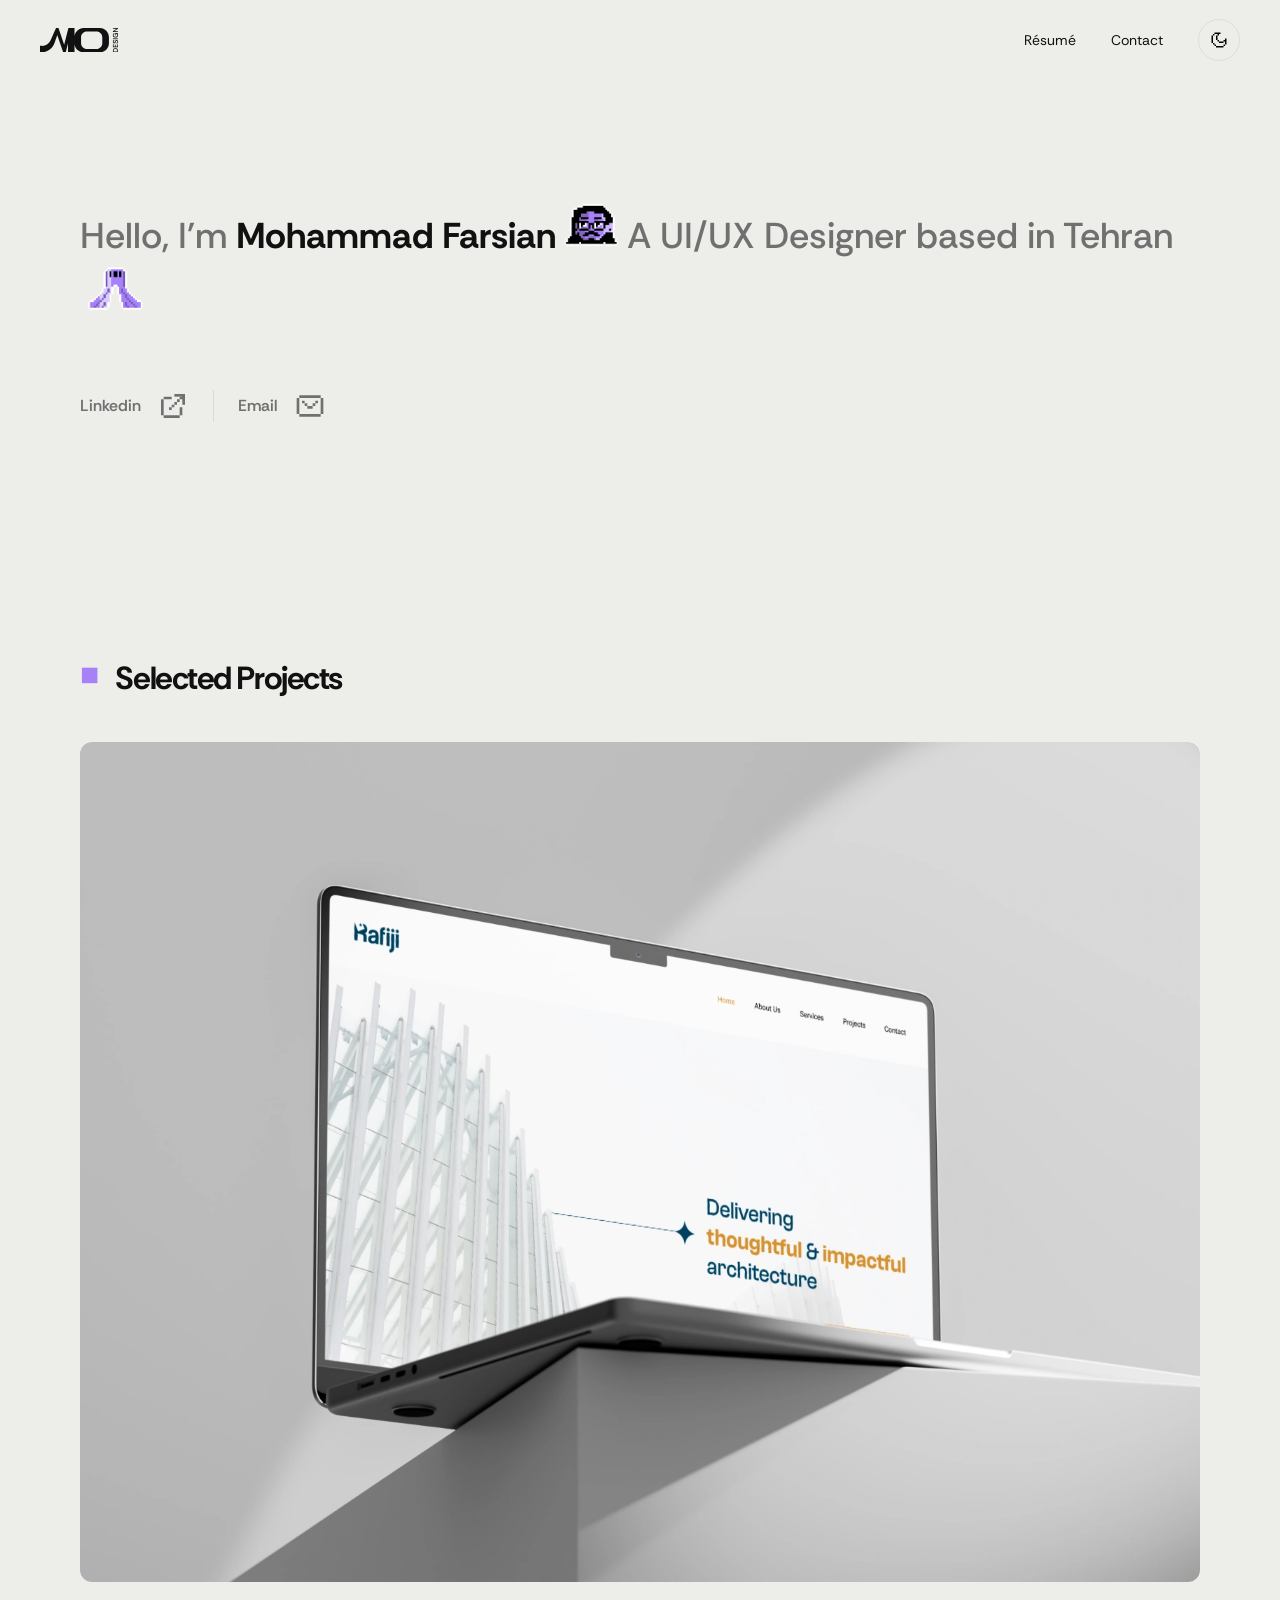
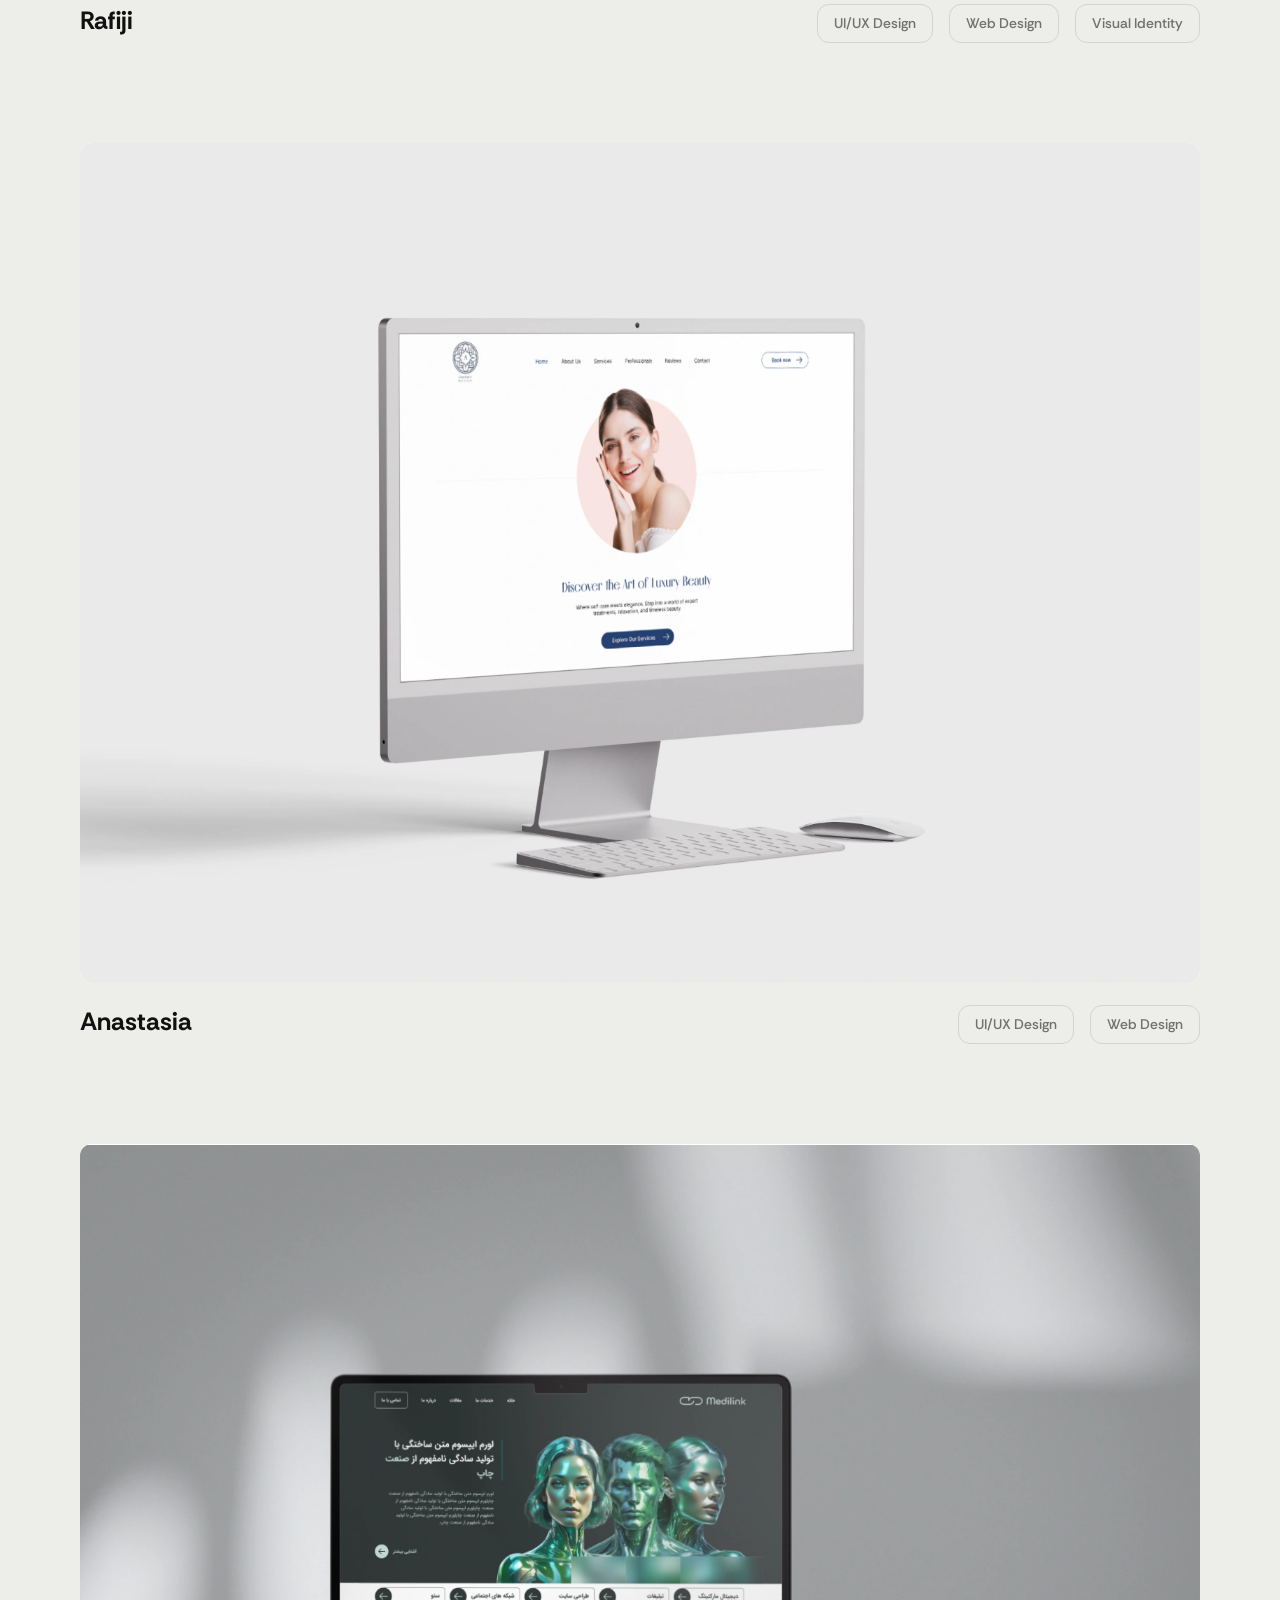
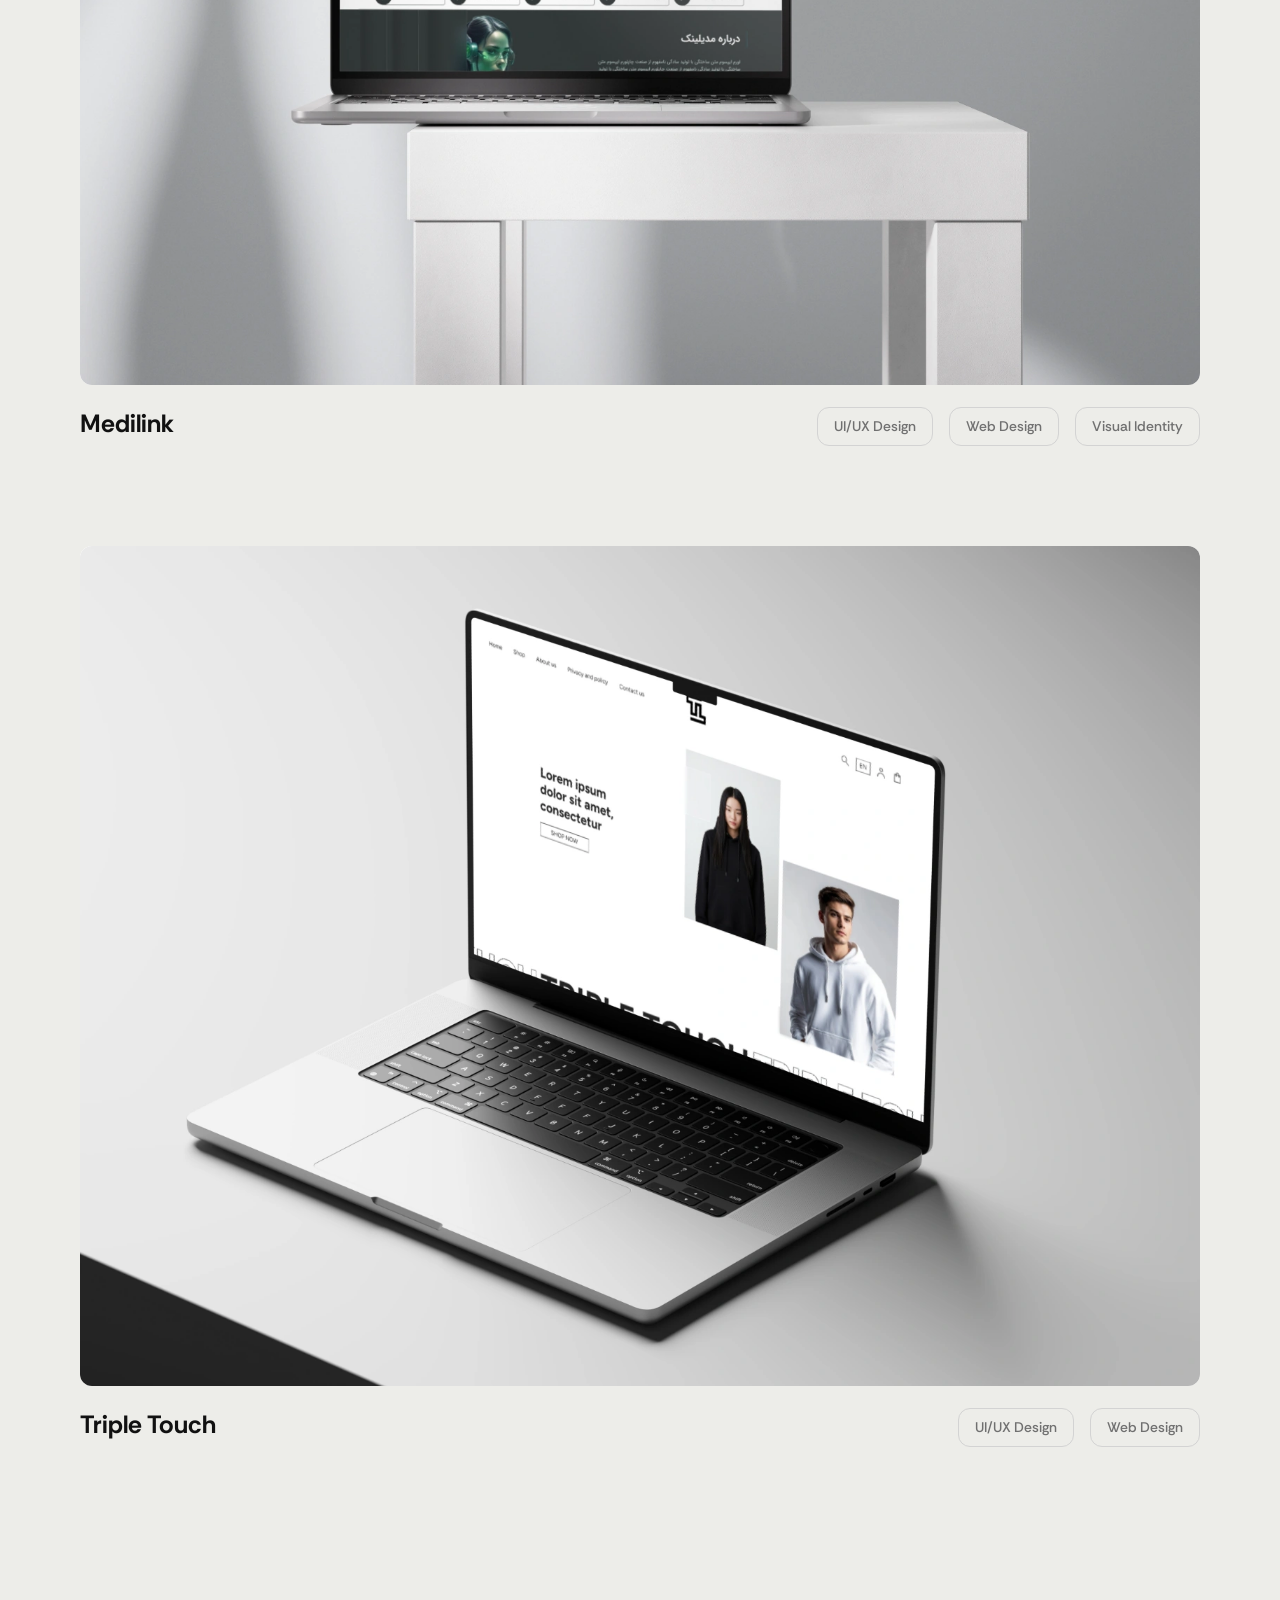
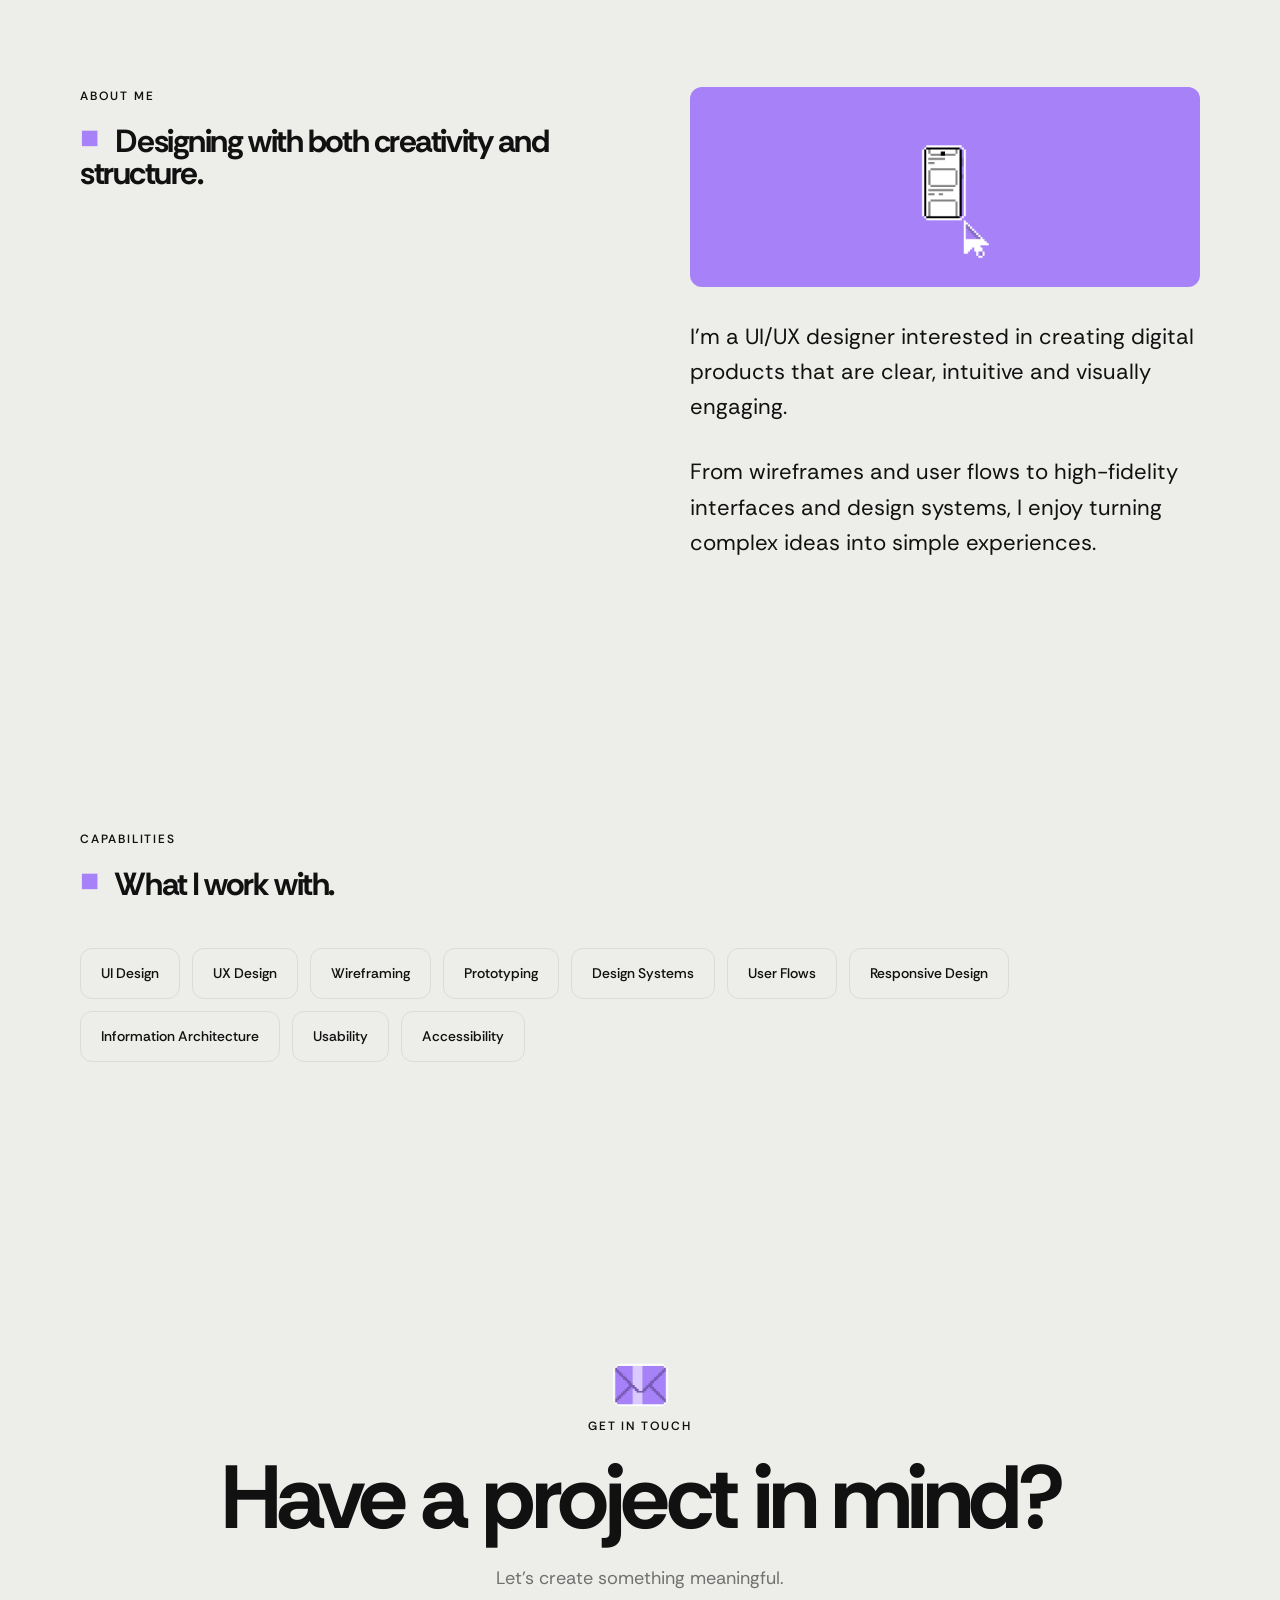
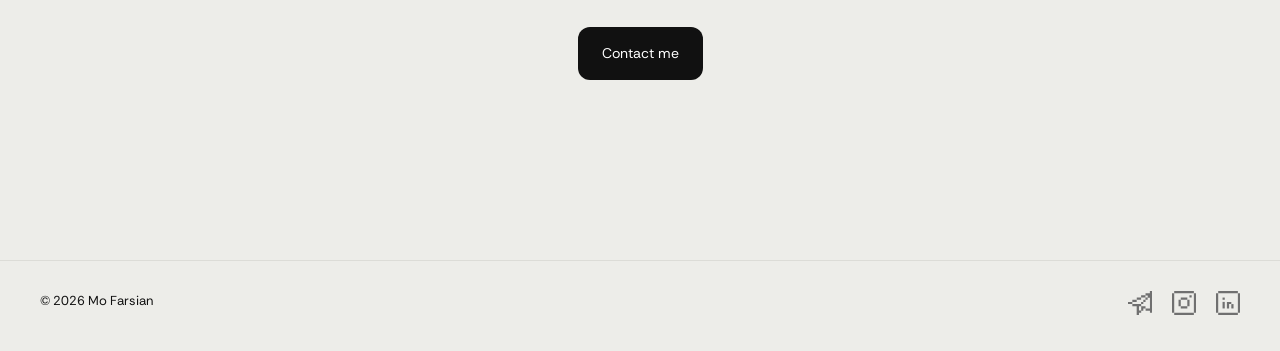
==== commit 4a228542: "Anastasia mostly done, added something to about me section of homepage" ====
--- a/index.html
+++ b/index.html
@@ -326,6 +326,14 @@
 
             <div class="about-content">
 
+                <div class="resp-img">
+                <img
+                            src="./Images/gif/responsive.gif"
+                            alt="responsive devices"
+                            height="200px"
+                >    
+                </div>
+
                 <p>
                     I'm a UI/UX designer interested in creating
                     digital products that are clear, intuitive
--- a/style.css
+++ b/style.css
@@ -116,6 +116,18 @@
 
 .diagram {
     margin-bottom: 25px;
+}
+
+.diagram-image {
+    display: flex;
+    flex-wrap: wrap;
+    padding: 0;
+}
+
+.diagram-image span {
+    width: 100%;
+    margin-bottom: 32px;
+    flex: 50%;
 }
 
 ul {
@@ -1294,6 +1306,14 @@
 
 }
 
+.resp-img {
+    background-color: var(--accent);
+    border-radius: 12px;
+    margin-bottom: 32px;
+    display: flex;
+    justify-content: center;
+}
+
 
 /* =========================================
    PROJECT INFORMATION
@@ -1515,6 +1535,10 @@
 
 }
 
+.final-product.case-image img {
+    max-height: 100%;
+}
+
 
 /* =========================================
    NEXT PROJECT
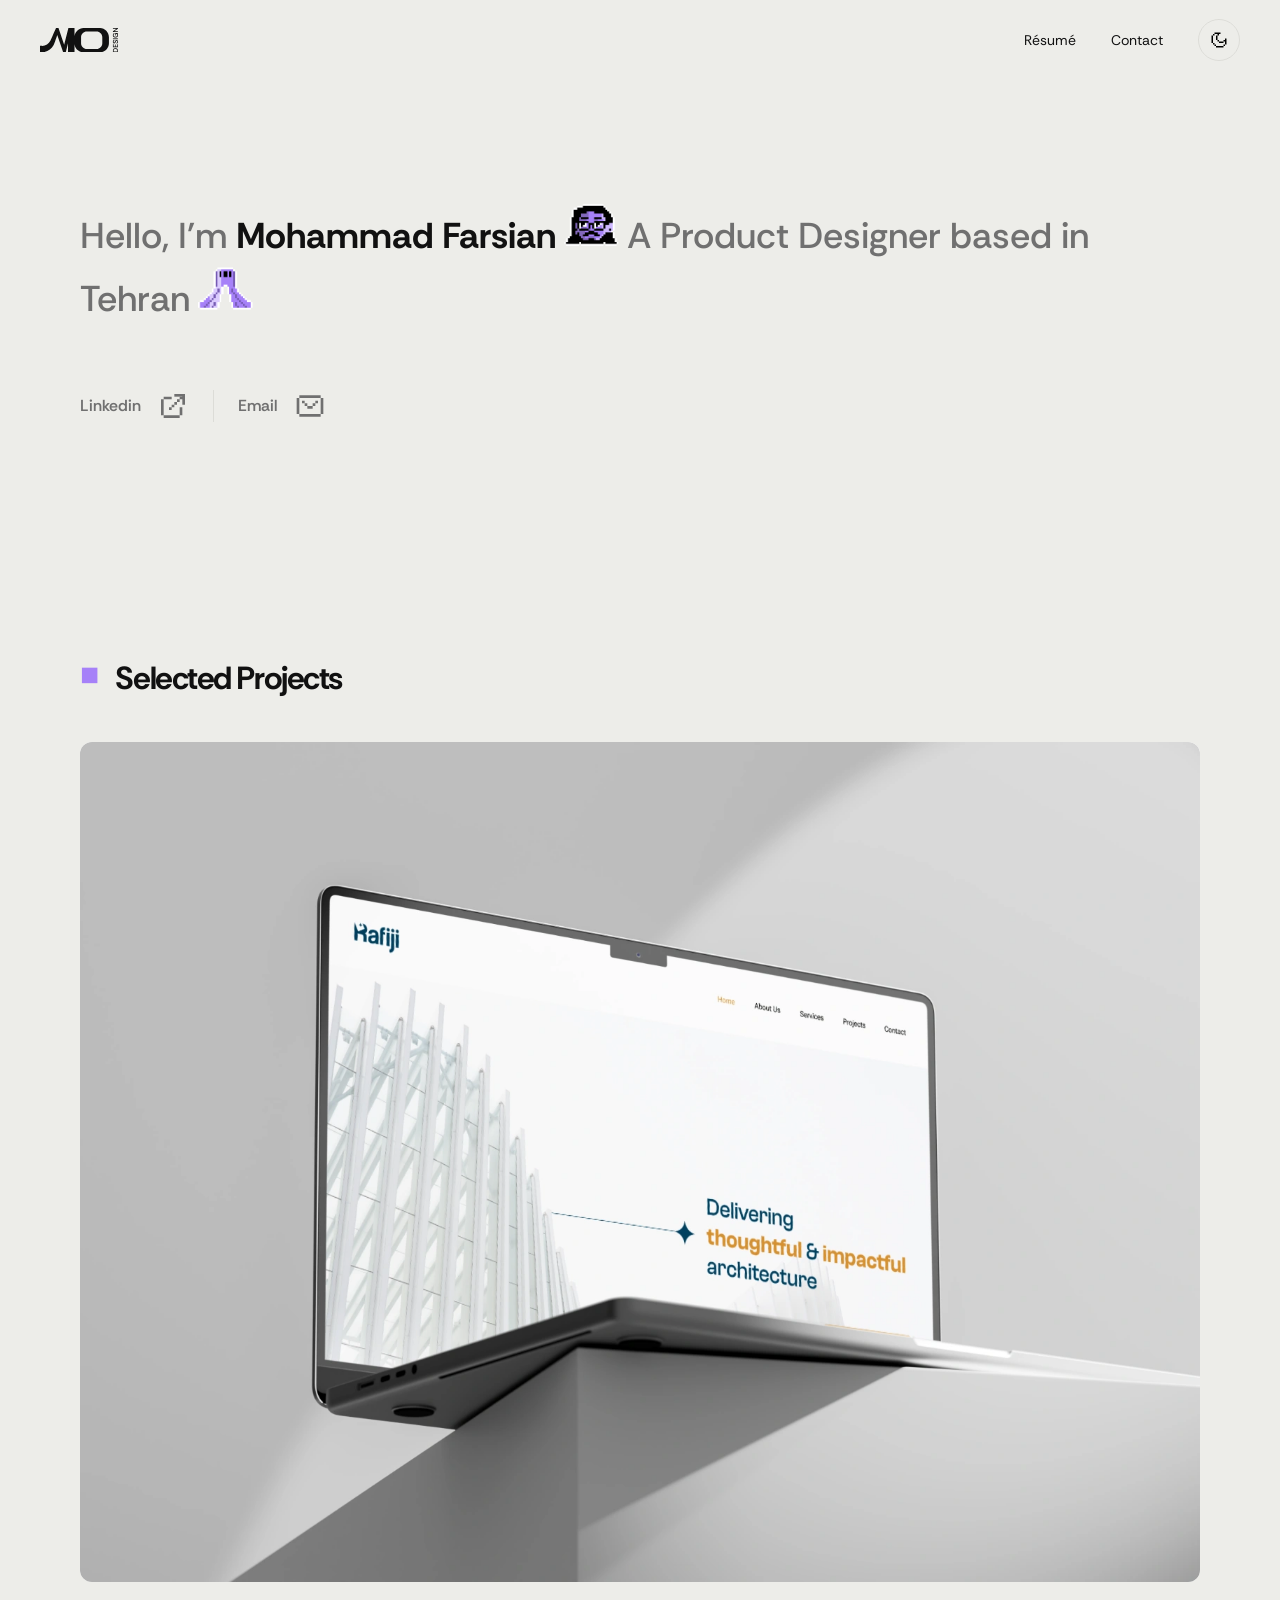
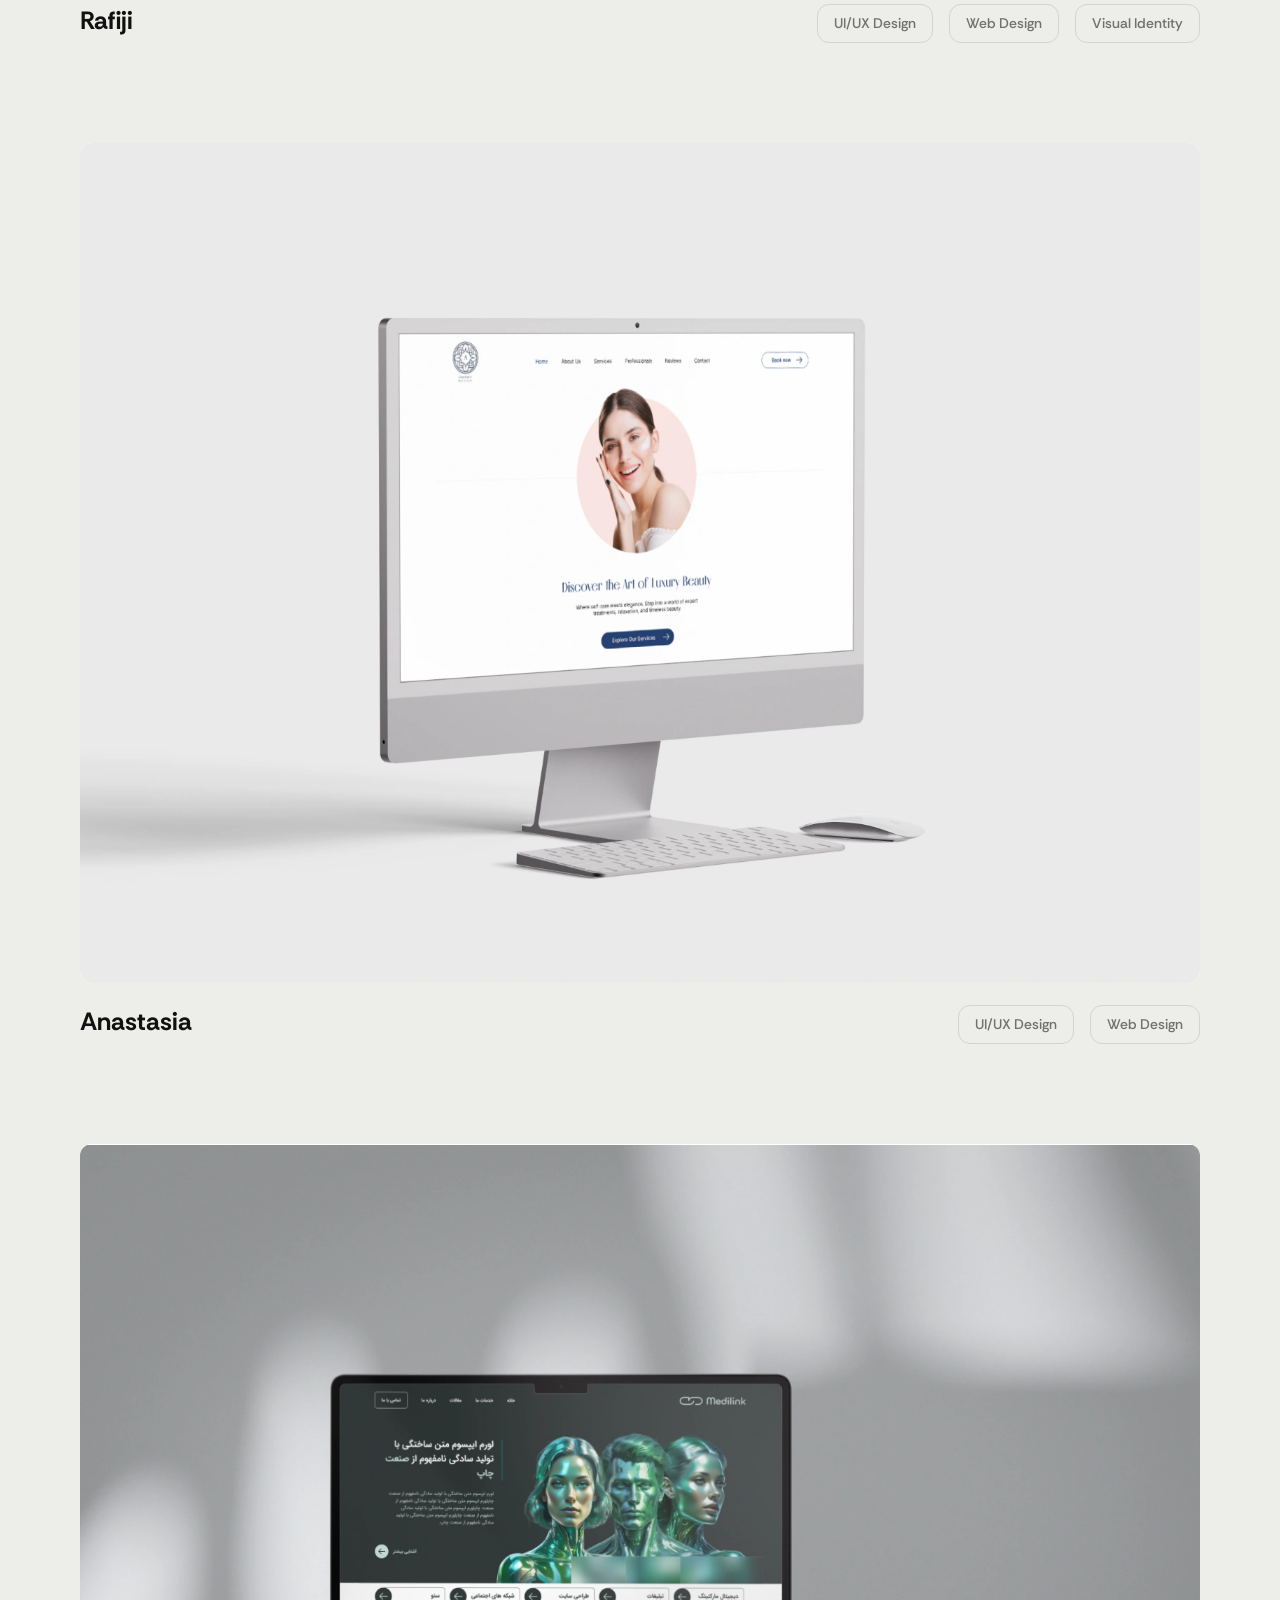
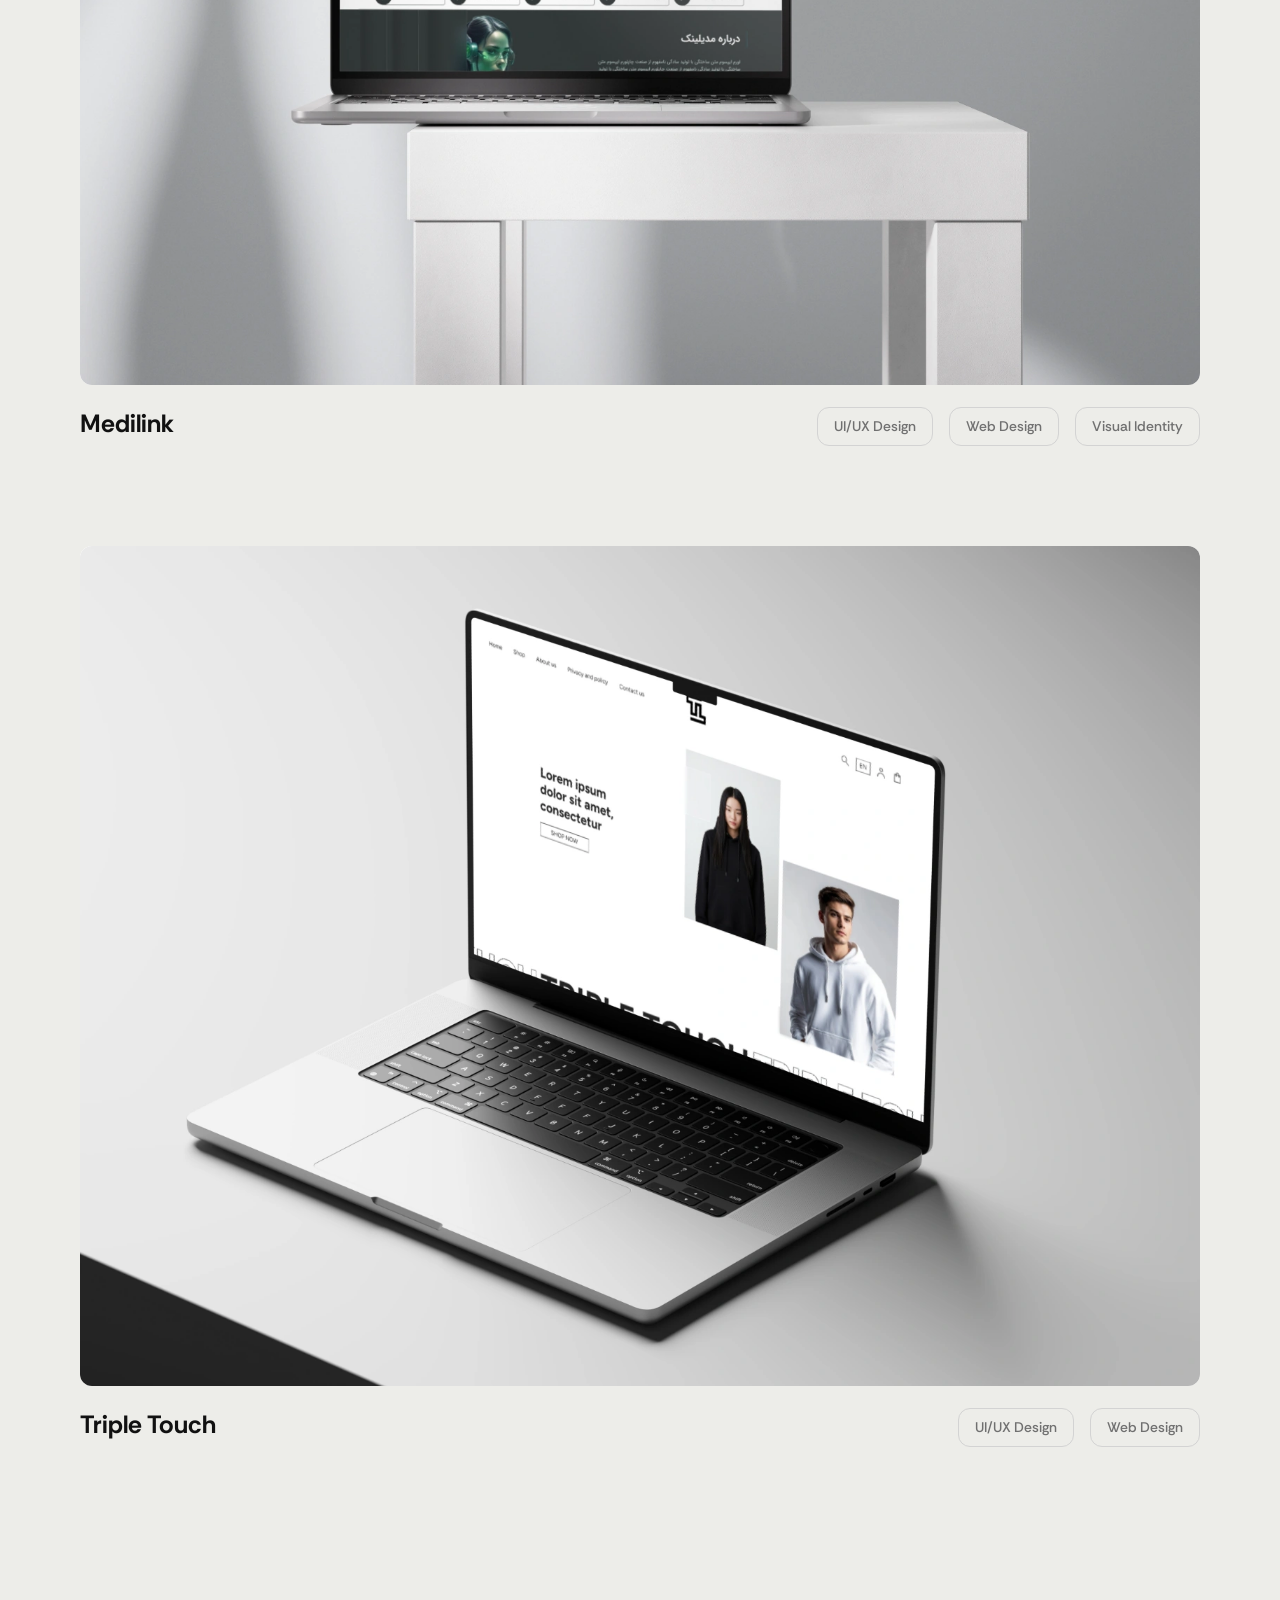
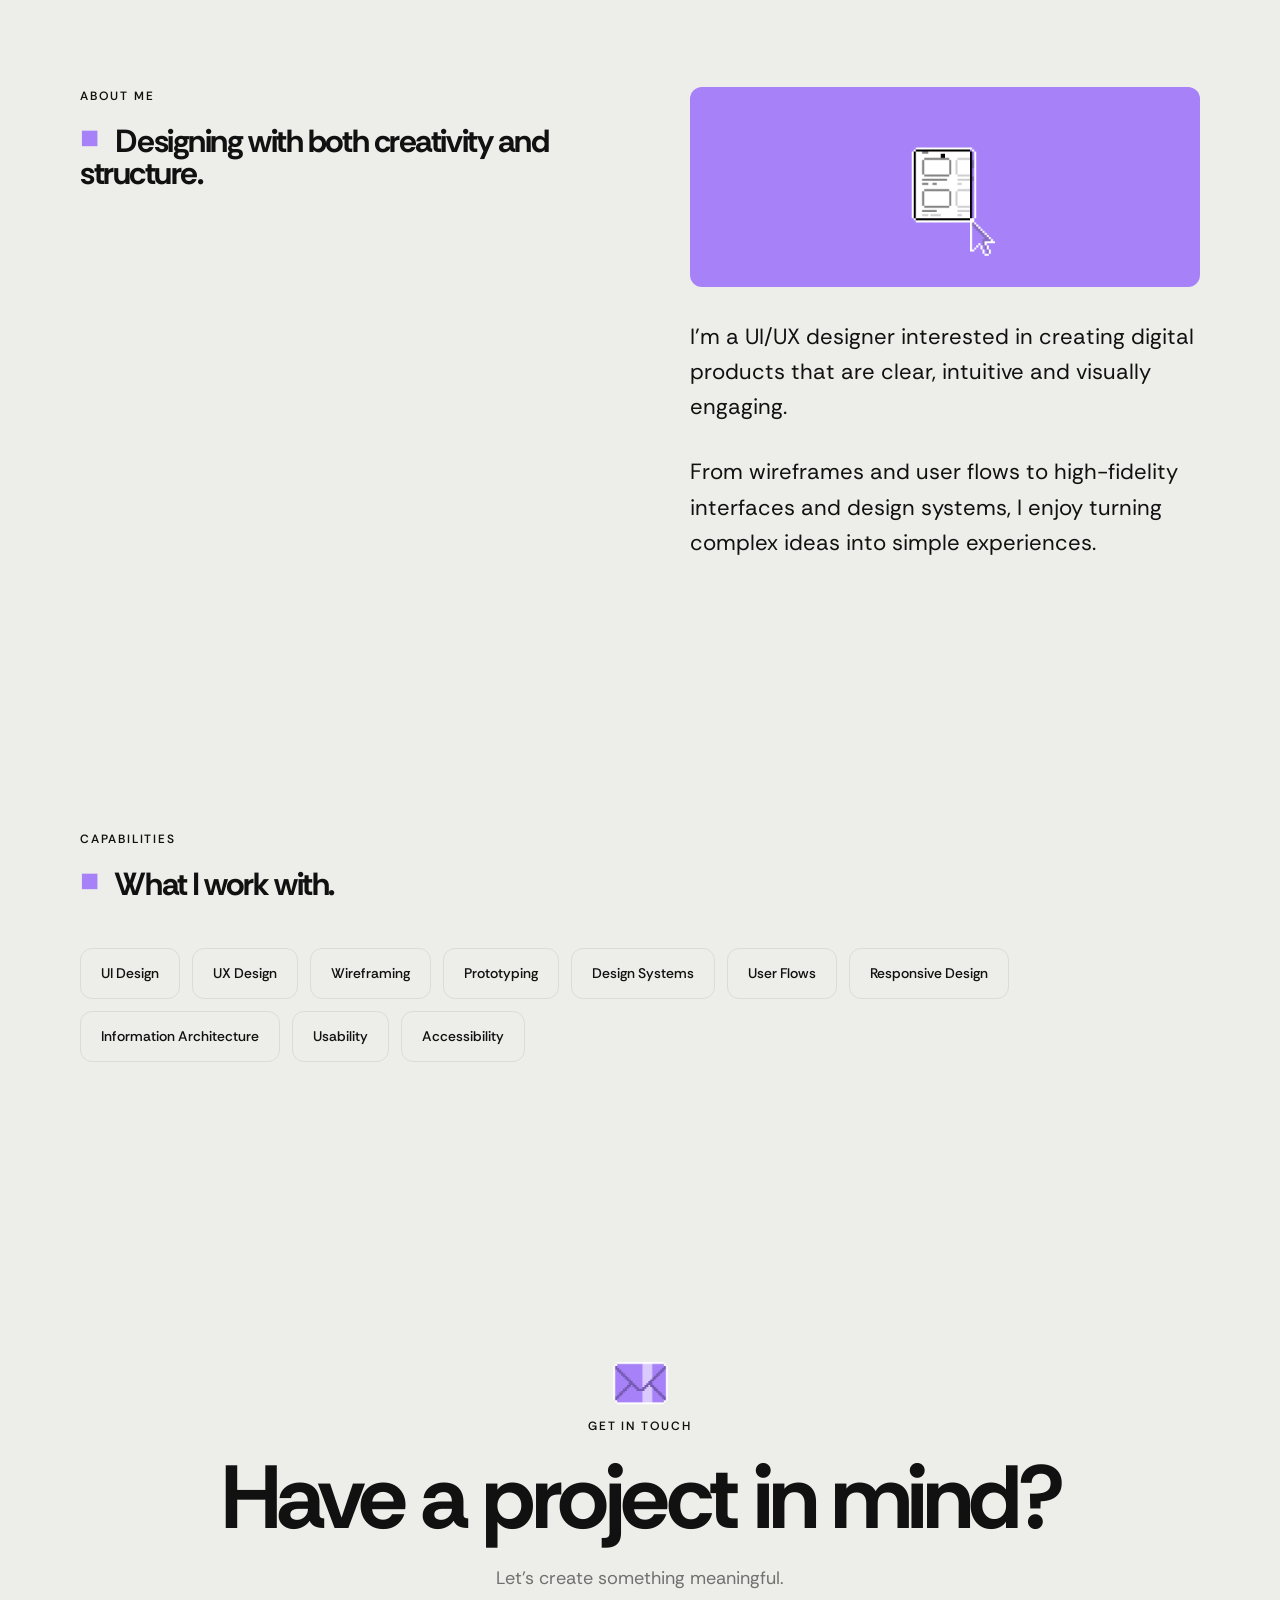
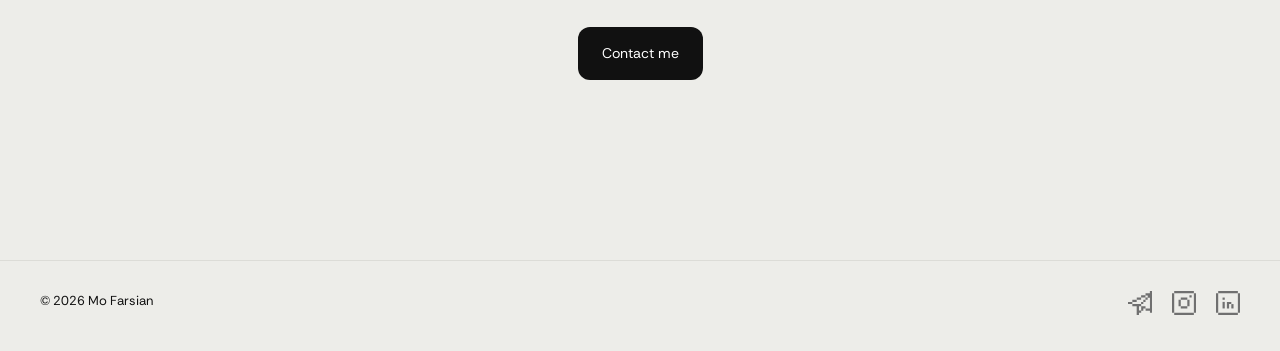
==== commit 72002955: "Update index.html" ====
--- a/index.html
+++ b/index.html
@@ -10,7 +10,7 @@
         content="width=device-width, initial-scale=1.0"
     >
 
-    <title>Mo. Farsian — UI/UX Designer</title>
+    <title>Mo. Farsian — Product Designer</title>
 
     <script>
   const savedTheme = localStorage.getItem("theme");
@@ -107,7 +107,7 @@
                             class="hero-gif"
                             height="48px"
                             width="55px"
-                        ></span>A UI/UX Designer based in Tehran<span><img
+                        ></span>A Product Designer based in Tehran<span><img
                             src="./Images/gif/tehran.gif"
                             alt="azadi tower"
                             class="hero-gif"
@@ -153,7 +153,7 @@
                 <article class="project reveal">
 
                     <a
-                        href="project-01.html"
+                        href="Projects/Rafiji.html"
                         class="project-image"
                     >
 
@@ -169,7 +169,7 @@
 
                             <span class="project-link-container">
                             <h3>
-                                <a href="project-01.html">Rafiji</a>
+                                <a href="Projects/Rafiji.html">Rafiji</a>
                             </h3>  
                             
                             <span class="project-categories">
@@ -191,7 +191,7 @@
                 <article class="project reveal">
 
                     <a
-                        href="project-02.html"
+                        href="Projects/Anastasia.html"
                         class="project-image"
                     >
 
@@ -207,7 +207,7 @@
 
                             <span class="project-link-container">
                             <h3>
-                                <a href="project-02.html">Anastasia</a>
+                                <a href="Projects/Anastasia.html">Anastasia</a>
                             </h3>  
                             
                             <span class="project-categories">
@@ -228,7 +228,7 @@
                 <article class="project reveal">
 
                     <a
-                        href="project-03.html"
+                        href="Projects/Medilink.html"
                         class="project-image"
                     >
 
@@ -244,7 +244,7 @@
 
                             <span class="project-link-container">
                             <h3>
-                                <a href="project-03.html">Medilink</a>
+                                <a href="Projects/Medilink.html">Medilink</a>
                             </h3>  
                             
                             <span class="project-categories">
@@ -264,7 +264,7 @@
                 <article class="project reveal">
 
                     <a
-                        href="project-04.html"
+                        href="Projects/Tripletouch.html"
                         class="project-image"
                     >
 
@@ -280,7 +280,7 @@
 
                             <span class="project-link-container">
                             <h3>
-                                <a href="project-04.html">Triple Touch</a>
+                                <a href="Projects/Tripletouch.html">Triple Touch</a>
                             </h3>  
                             
                             <span class="project-categories">
--- a/style.css
+++ b/style.css
@@ -137,7 +137,7 @@
 
 li {
     font-size: 19px;
-    line-height: 1.7;
+    margin-bottom: 16px;
 }
 
 li:before {
@@ -701,13 +701,33 @@
 
 }
 
-.rafiji.palette-parent {
+.rafiji.palette-parent, .anastasia.palette-parent {
     margin-bottom: 48px;
 }
 
 .palette-colors {
     display: flex;
     justify-content: space-between;
+}
+
+.anastasia.palette-parent .palette-colors:first-child {
+    background-color: #0e2f65;
+    padding: 36px;
+    border-radius: 12px 12px 0 0;
+}
+
+.anastasia.palette-parent .palette-colors:nth-child(2) {
+    background-color: #fae3df;
+    padding: 36px;
+    border-radius: 0;
+    color: #000;
+}
+
+.anastasia.palette-parent .palette-colors:last-child {
+    background-color: #fff;
+    padding: 36px;
+    border-radius: 0 0 12px 12px;
+    color: #000;
 }
 
 .rafiji.palette-parent .palette-colors:first-child {
